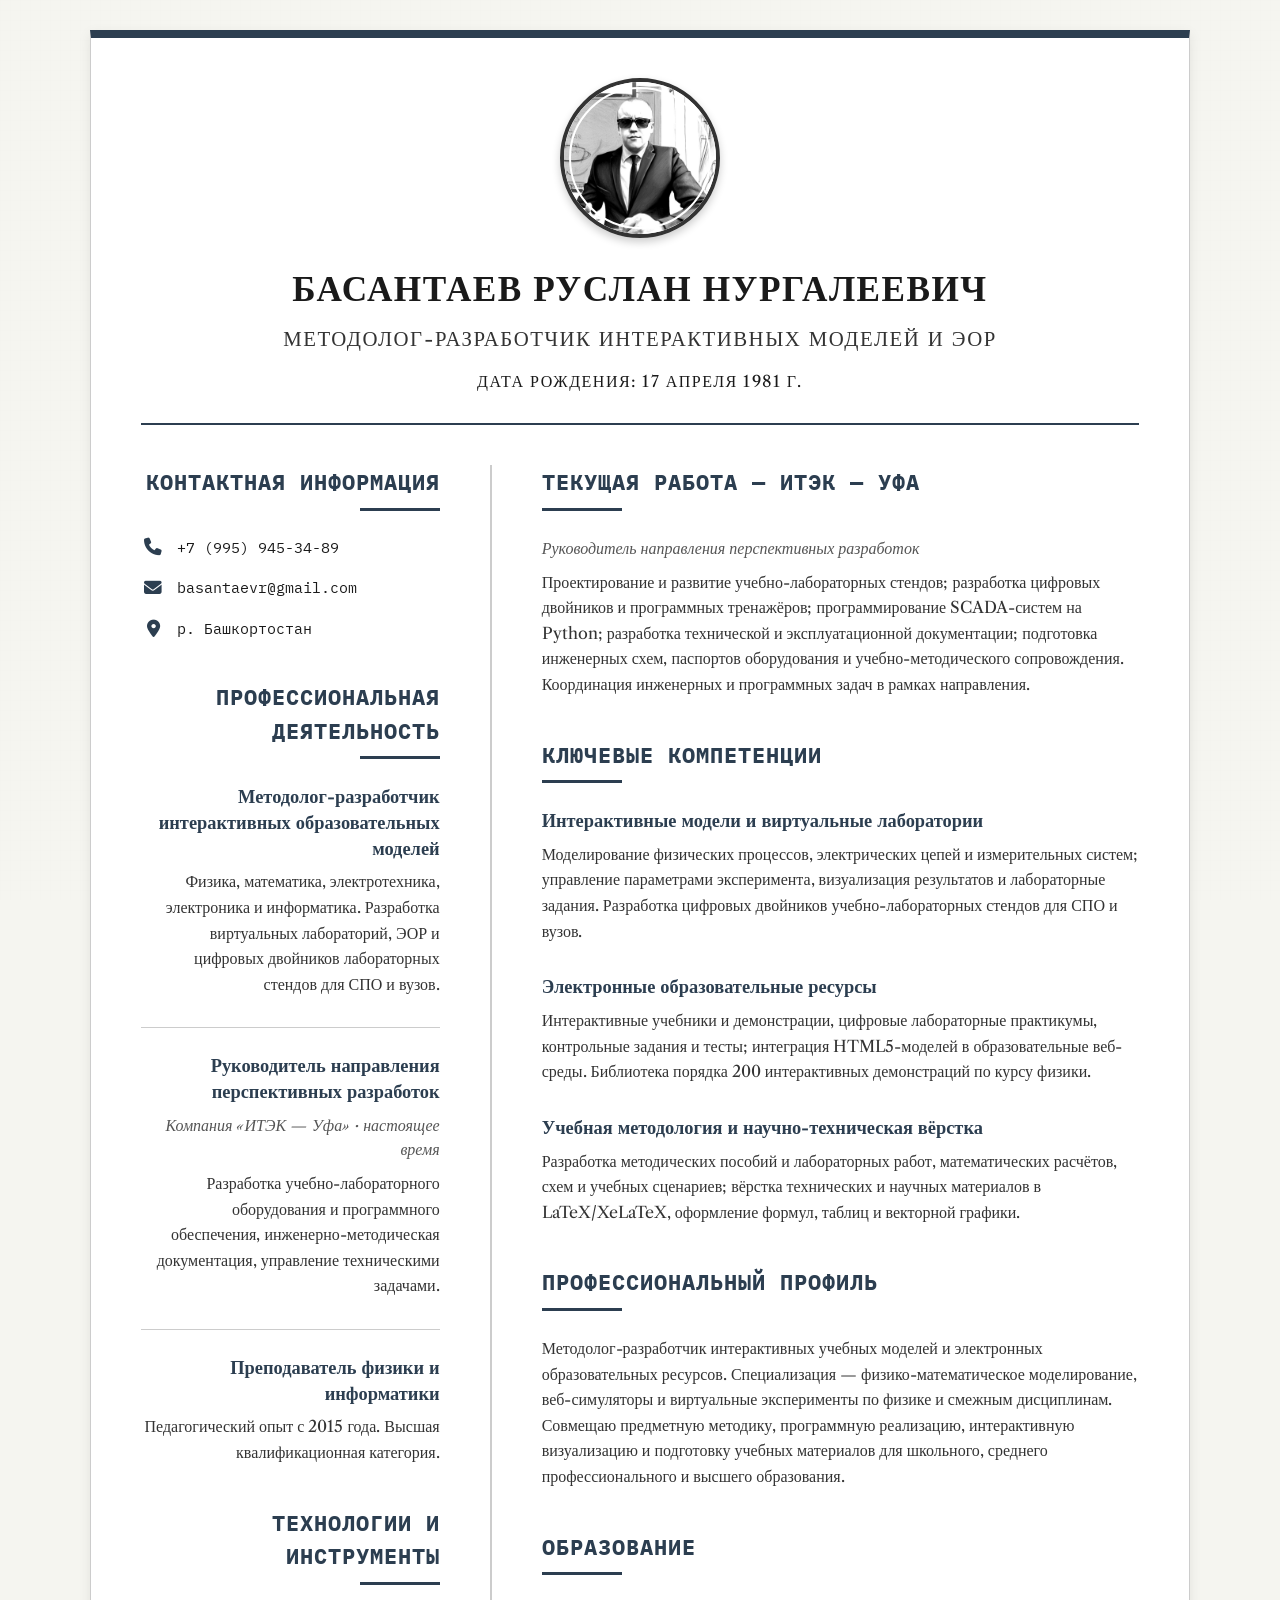
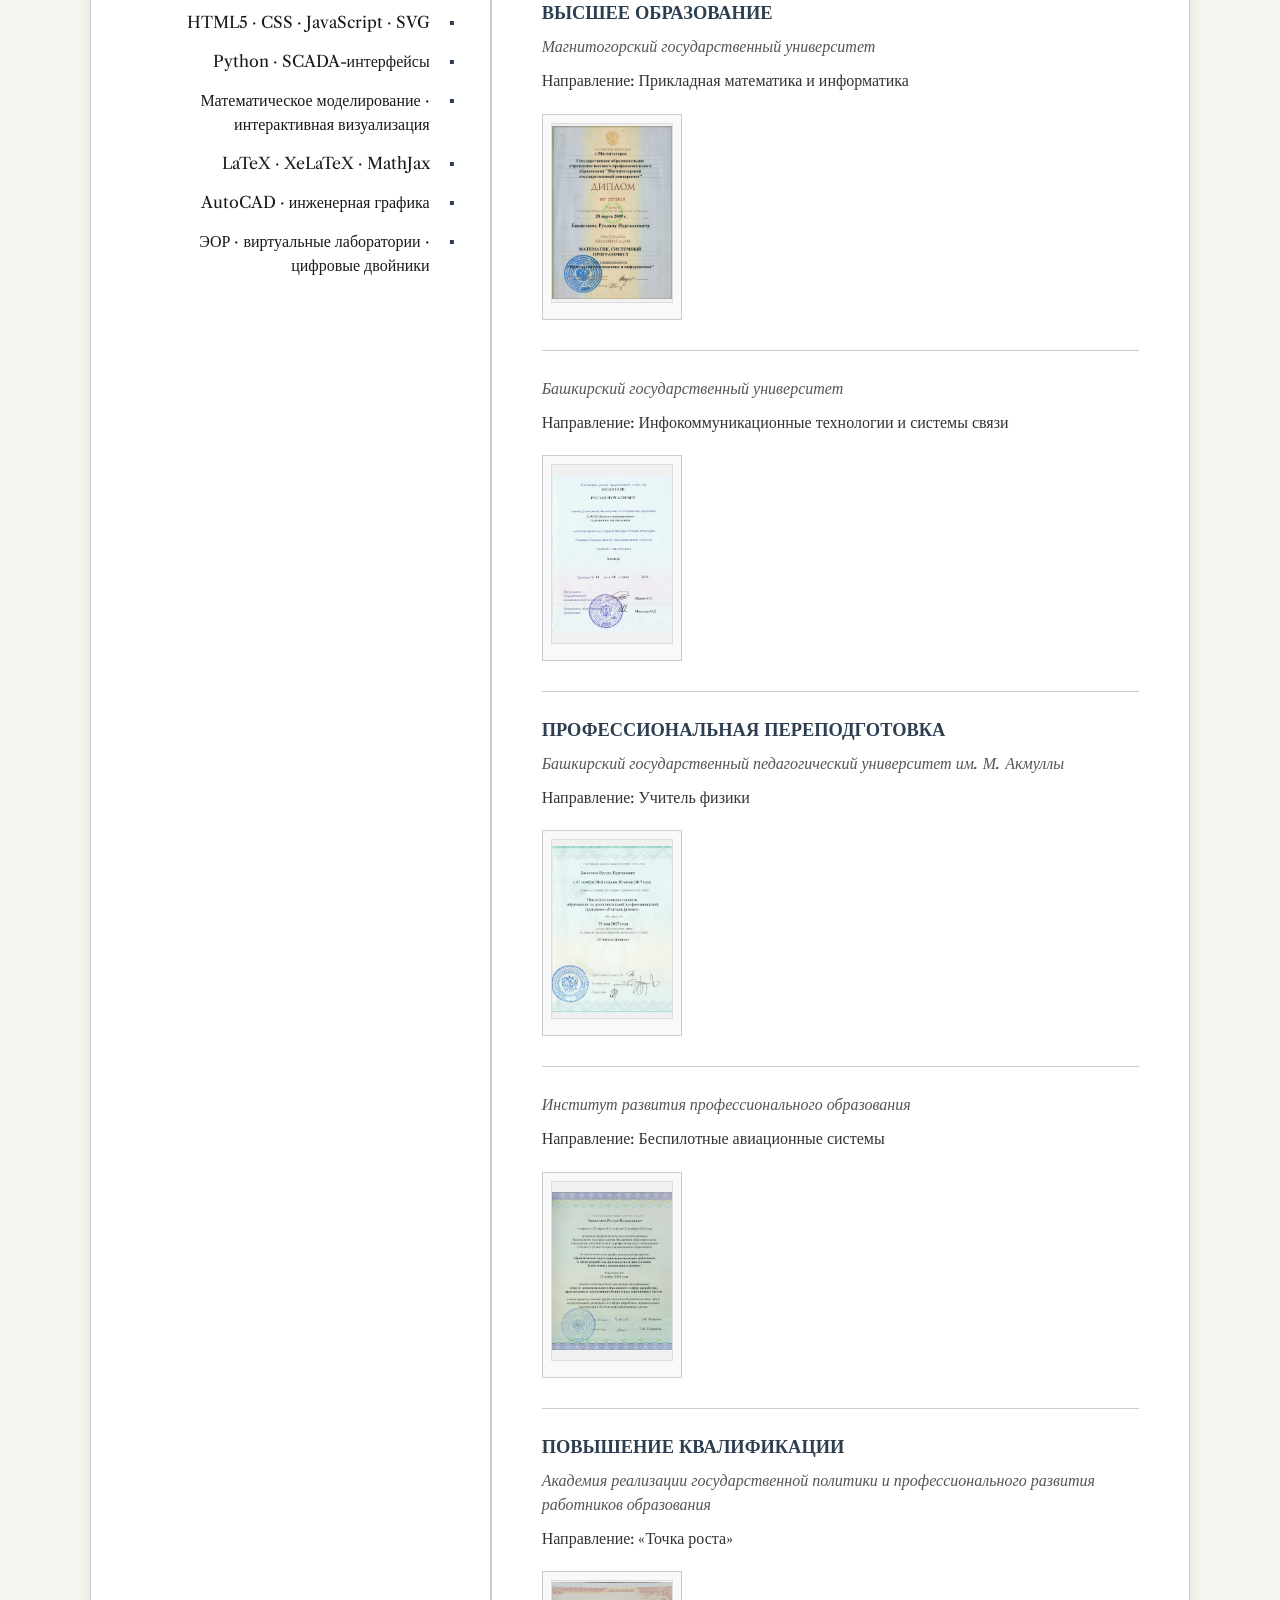
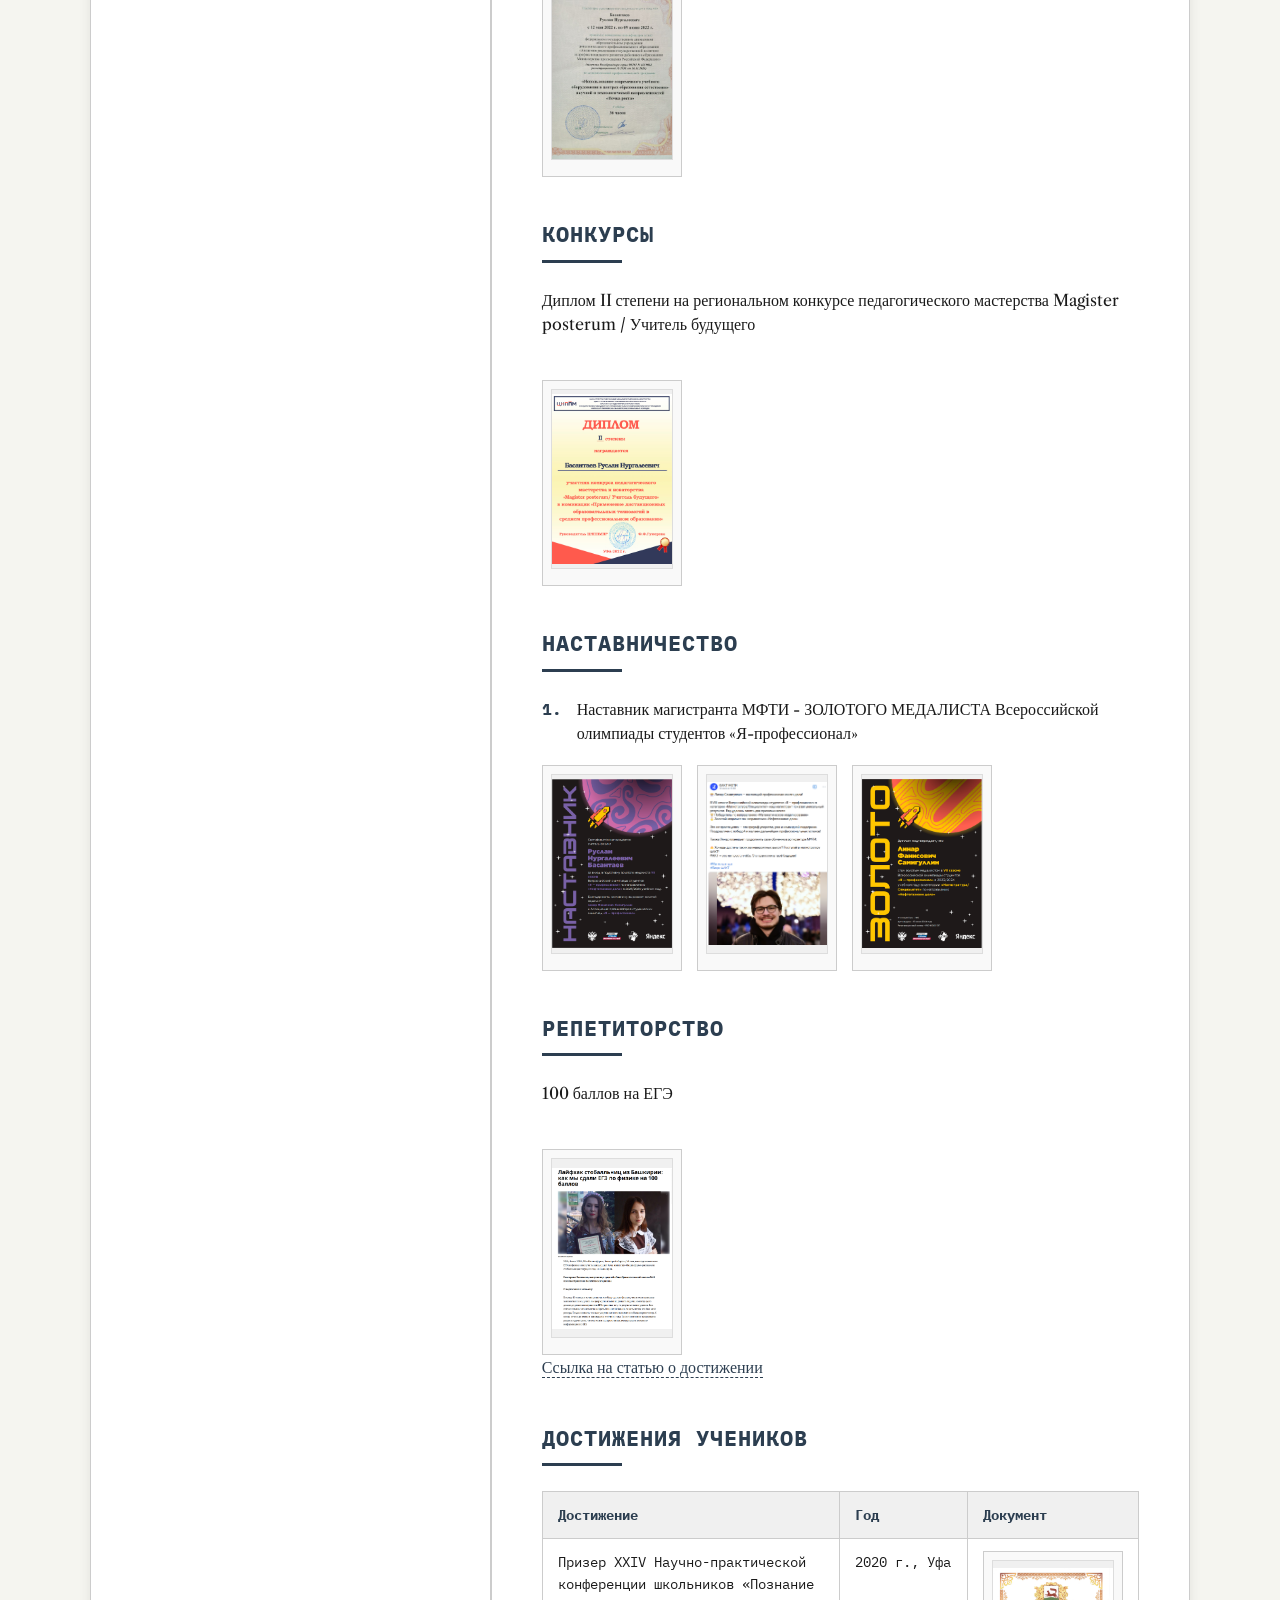
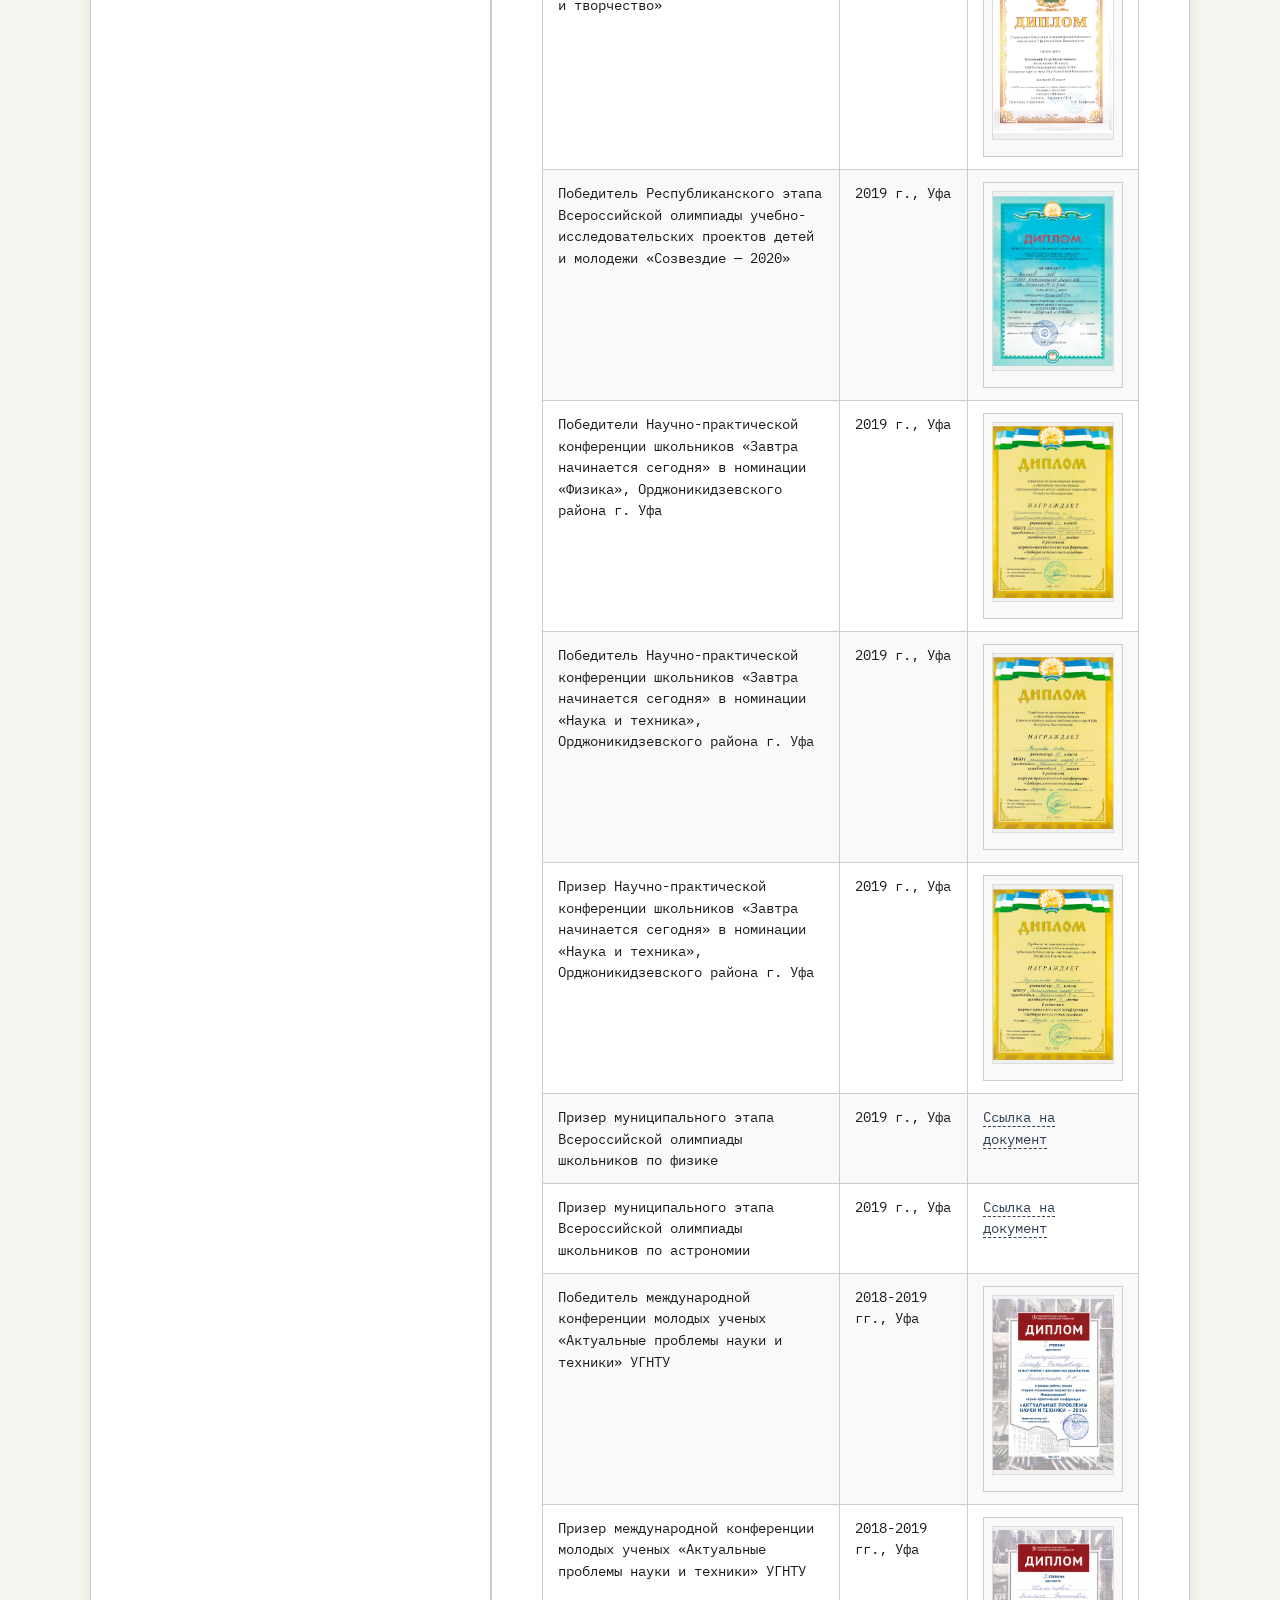
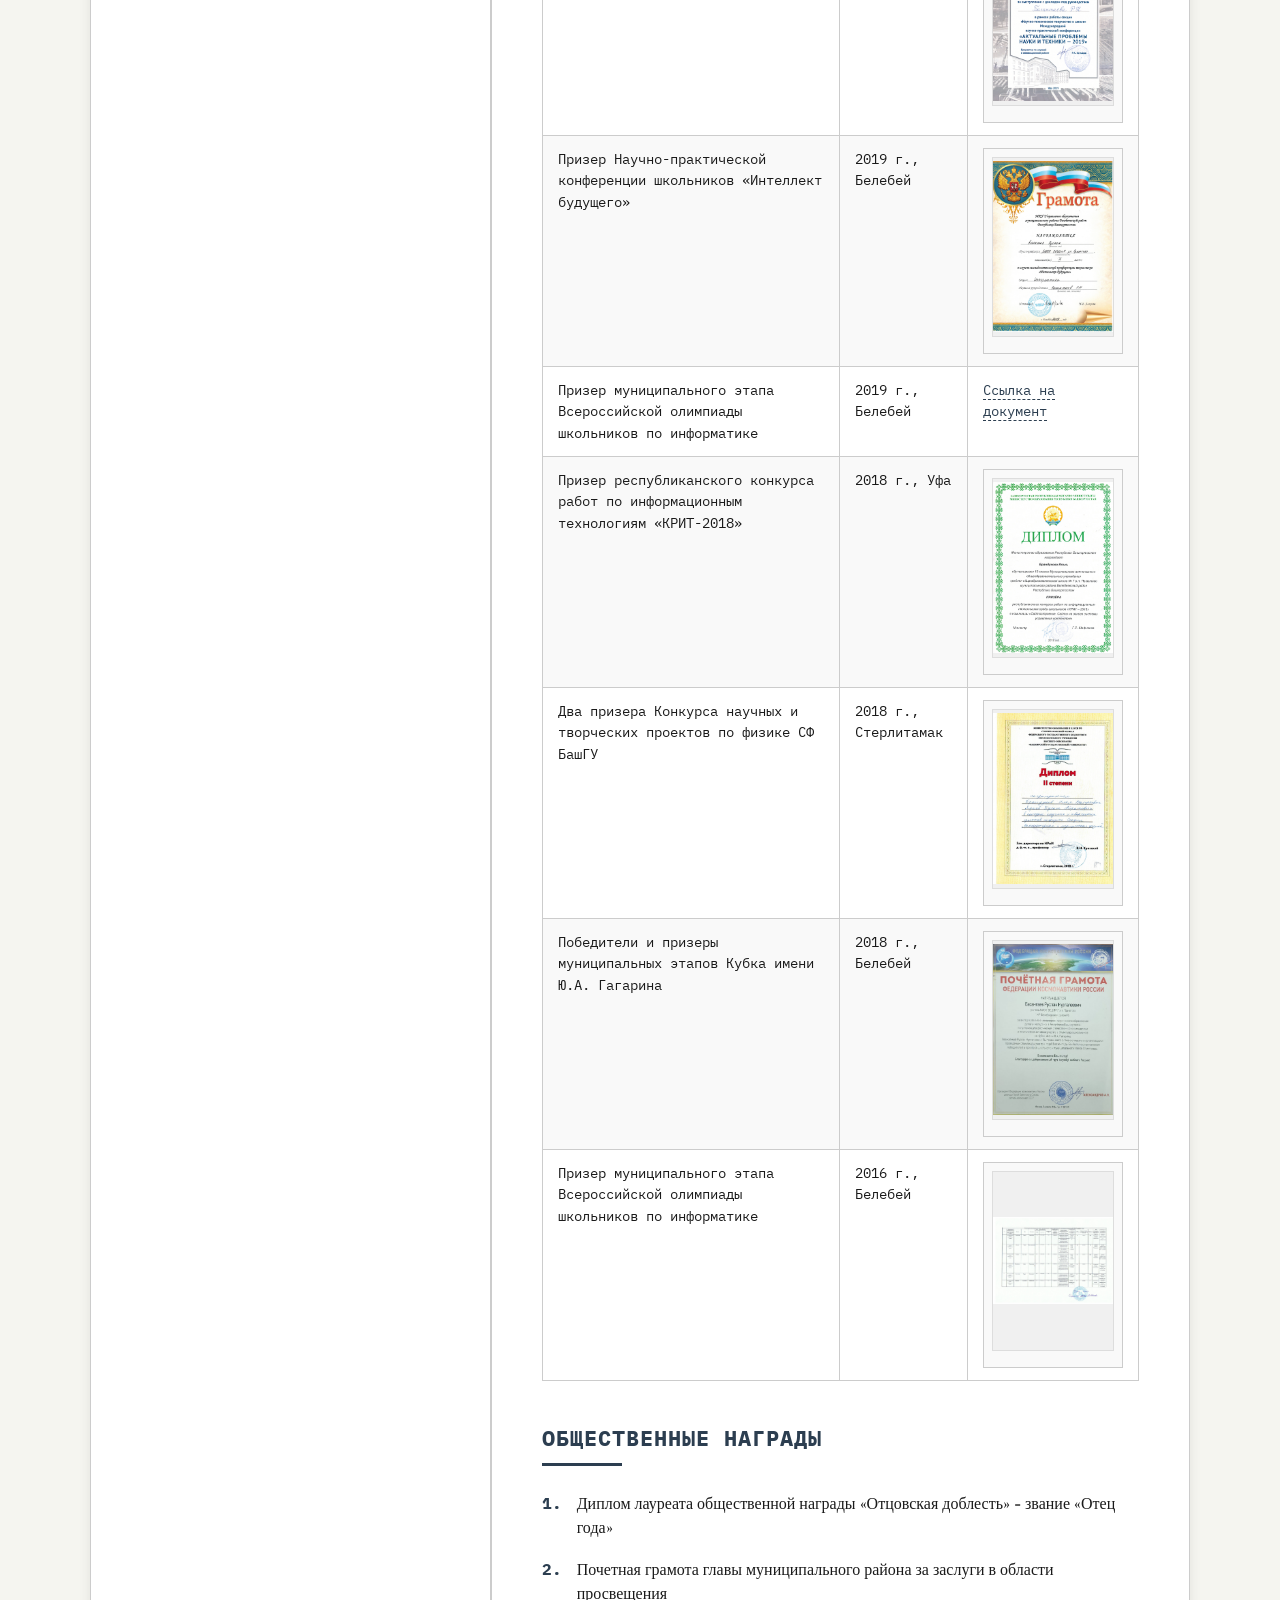
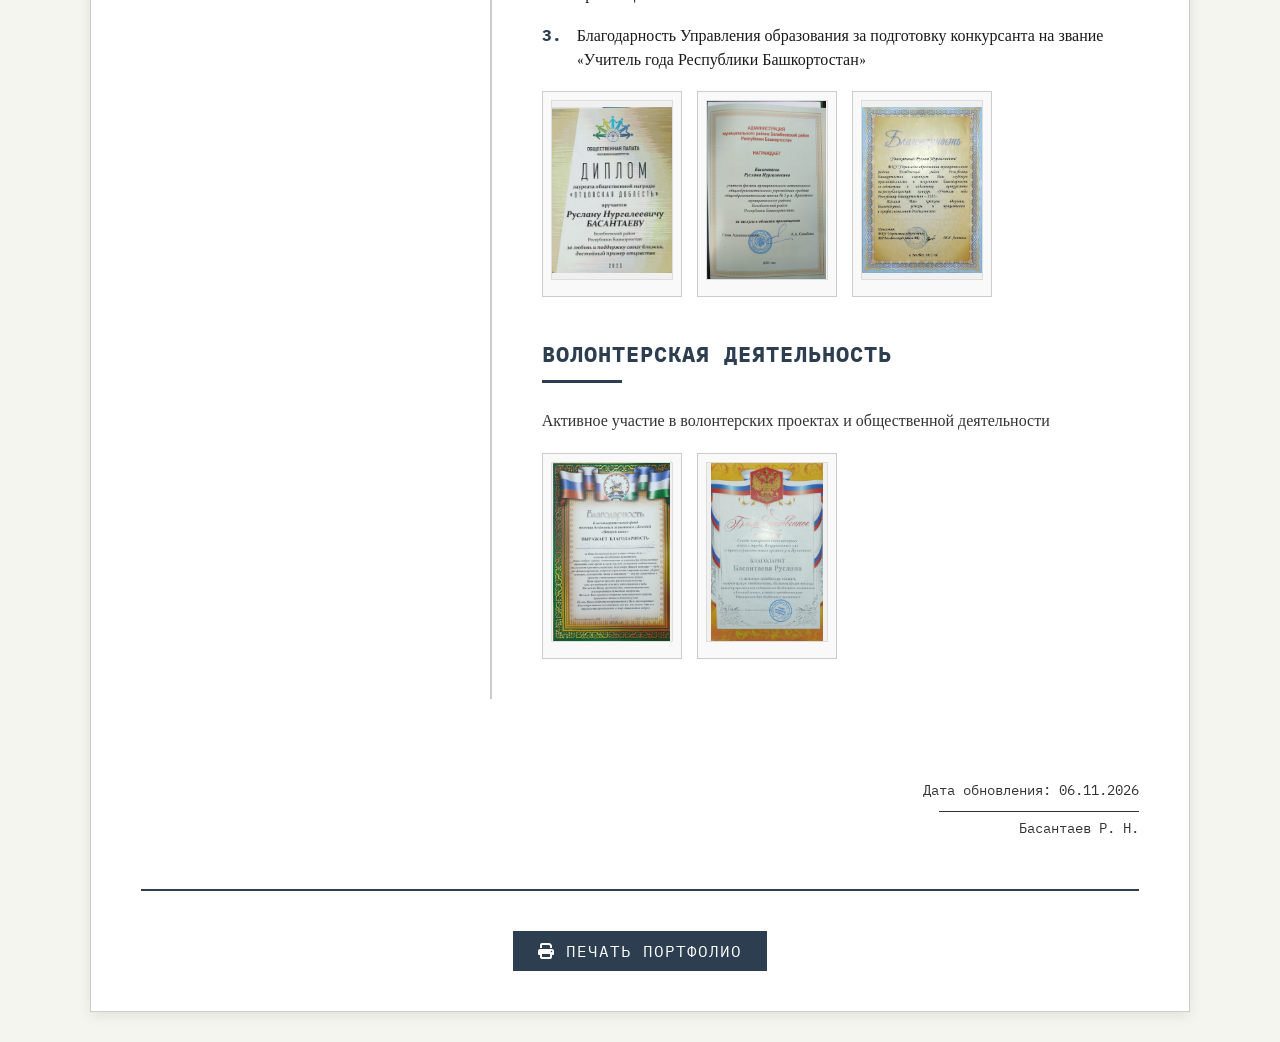
==== resume/resume.html @ 246f4599 "Add files via upload" ====
<!DOCTYPE html>

<html lang="ru">
<head>
<meta charset="utf-8"/>
<meta content="width=device-width, initial-scale=1.0" name="viewport"/>
<title>Резюме и портфолио | Басантаев Руслан Нургалеевич</title>
<link href="https://cdnjs.cloudflare.com/ajax/libs/font-awesome/6.4.0/css/all.min.css" rel="stylesheet"/>
<link href="./css/style.css" rel="stylesheet"/>
</head>
<body>
<div class="resume-container">
<section class="photo-section">
<div class="photo-frame">
<!-- Замените src на путь к вашему фото -->
<img alt="Фото Басантаева Руслана Нургалеевича" class="photo" src="0dVAI6hSGItsMBfYwSBEcs9InA6BLkmw3Iu_71qno-vrOnsrX89E6ayIf4yFvtEb_t-EjavZJ-L7IXu1hBf8FfgZ.jpg"/>
</div>
<div class="name-title">
<h1 class="name">Басантаев Руслан Нургалеевич</h1>
<p class="title">Методолог-разработчик интерактивных моделей и ЭОР</p>
<p>Дата рождения: 17 апреля 1981 г.</p>
</div>
</section>
<section class="content">
<div class="left-column">
<div class="section">
<h2 class="section-title">КОНТАКТНАЯ ИНФОРМАЦИЯ</h2>
<ul class="contact-info">
<li>
<span>+7 (995) 945-34-89</span>
<i class="fas fa-phone"></i>
</li>
<li>
<span>basantaevr@gmail.com</span>
<i class="fas fa-envelope"></i>
</li>
<li>
<span>р. Башкортостан</span>
<i class="fas fa-map-marker-alt"></i>
</li>
</ul>
</div>
<div class="section">
<h2 class="section-title">ПРОФЕССИОНАЛЬНАЯ ДЕЯТЕЛЬНОСТЬ</h2>
<div class="item">
<div class="item-title">Методолог-разработчик интерактивных образовательных моделей</div>
<div class="item-description">Физика, математика, электротехника, электроника и информатика. Разработка виртуальных лабораторий, ЭОР и цифровых двойников лабораторных стендов для СПО и вузов.</div>
</div>
<div class="separator"></div>
<div class="item">
<div class="item-title">Руководитель направления перспективных разработок</div>
<div class="item-subtitle">Компания «ИТЭК — Уфа» · настоящее время</div>
<div class="item-description">Разработка учебно-лабораторного оборудования и программного обеспечения, инженерно-методическая документация, управление техническими задачами.</div>
</div>
<div class="separator"></div>
<div class="item">
<div class="item-title">Преподаватель физики и информатики</div>
<div class="item-description">Педагогический опыт с 2015 года. Высшая квалификационная категория.</div>
</div></div>
<!--<div class="section">
                    <h2 class="section-title">СЛУЖБА В АРМИИ</h2>
                    <div class="item">
                        <div class="item-description">
                            Участник в СВО<br>
                            Старшина инженерно-саперной роты<br>
                            Гвардии сержант инженерно-сапёрных войск
                        </div>
                    </div>
                </div>-->
<div class="section">
<h2 class="section-title">ТЕХНОЛОГИИ И ИНСТРУМЕНТЫ</h2>
<ul class="skill-list">
<li>HTML5 · CSS · JavaScript · SVG</li>
<li>Python · SCADA-интерфейсы</li>
<li>Математическое моделирование · интерактивная визуализация</li>
<li>LaTeX · XeLaTeX · MathJax</li>
<li>AutoCAD · инженерная графика</li>
<li>ЭОР · виртуальные лаборатории · цифровые двойники</li>
</ul></div>
</div>
<div class="right-column">
<div class="section">
<h2 class="section-title">ТЕКУЩАЯ РАБОТА — ИТЭК — УФА</h2>
<div class="item">
<div class="item-subtitle">Руководитель направления перспективных разработок</div>
<div class="item-description">
  Проектирование и развитие учебно-лабораторных стендов; разработка цифровых двойников и
  программных тренажёров; программирование SCADA-систем на Python;
  разработка технической и эксплуатационной документации; подготовка инженерных схем,
  паспортов оборудования и учебно-методического сопровождения. Координация
  инженерных и программных задач в рамках направления.
  </div>
</div>
</div><div class="section">
<h2 class="section-title">КЛЮЧЕВЫЕ КОМПЕТЕНЦИИ</h2>
<div class="item">
<div class="item-title">Интерактивные модели и виртуальные лаборатории</div>
<div class="item-description">Моделирование физических процессов, электрических цепей и измерительных систем; управление параметрами эксперимента, визуализация результатов и лабораторные задания. Разработка цифровых двойников учебно-лабораторных стендов для СПО и вузов.</div>
</div>
<div class="item">
<div class="item-title">Электронные образовательные ресурсы</div>
<div class="item-description">Интерактивные учебники и демонстрации, цифровые лабораторные практикумы, контрольные задания и тесты; интеграция HTML5-моделей в образовательные веб-среды. Библиотека порядка 200 интерактивных демонстраций по курсу физики.</div>
</div>
<div class="item">
<div class="item-title">Учебная методология и научно-техническая вёрстка</div>
<div class="item-description">Разработка методических пособий и лабораторных работ, математических расчётов, схем и учебных сценариев; вёрстка технических и научных материалов в LaTeX/XeLaTeX, оформление формул, таблиц и векторной графики.</div>
</div>
</div><div class="section">
<h2 class="section-title">ПРОФЕССИОНАЛЬНЫЙ ПРОФИЛЬ</h2>
<div class="item-description">
 Методолог-разработчик интерактивных учебных моделей и электронных образовательных ресурсов.
 Специализация — физико-математическое моделирование, веб-симуляторы и виртуальные эксперименты
 по физике и смежным дисциплинам. Совмещаю предметную методику, программную реализацию,
 интерактивную визуализацию и подготовку учебных материалов для школьного,
 среднего профессионального и высшего образования.
 </div>
</div><div class="section">
<h2 class="section-title">ОБРАЗОВАНИЕ</h2>
<div class="item">
<div class="item-title">ВЫСШЕЕ ОБРАЗОВАНИЕ</div>
<div class="item-subtitle">Магнитогорский государственный университет</div>
<div class="item-description">
                            Направление: Прикладная математика и информатика
                        </div>
<!-- Галерея документов -->
<div class="document-gallery">
<div aria-label="Открыть документ" class="document-item" data-modal-src="./img/dip1.jpg" role="button" tabindex="0">
<div class="document-preview">
<img alt="Диплом МГУ" src="./img/dip1.jpg"/>
</div>
</div>
</div>
</div>
<div class="separator"></div>
<div class="item">
<div class="item-subtitle">Башкирский государственный университет</div>
<div class="item-description">
                            Направление: Инфокоммуникационные технологии и системы связи
                        </div>
<!-- Галерея документов -->
<div class="document-gallery">
<div aria-label="Открыть документ" class="document-item" data-modal-src="./img/dip2.jpg" role="button" tabindex="0">
<div class="document-preview">
<img alt="Диплом БашГУ" src="./img/dip2.jpg"/>
</div>
</div>
</div>
</div>
<div class="separator"></div>
<div class="item">
<div class="item-title">ПРОФЕССИОНАЛЬНАЯ ПЕРЕПОДГОТОВКА</div>
<div class="item-subtitle">Башкирский государственный педагогический университет им. М. Акмуллы</div>
<div class="item-description">
                            Направление: Учитель физики
                        </div>
<!-- Галерея документов -->
<div class="document-gallery">
<div aria-label="Открыть документ" class="document-item" data-modal-src="./img/dip3.jpg" role="button" tabindex="0">
<div class="document-preview">
<img alt="Диплом переподготовки" src="./img/dip3.jpg"/>
</div>
</div>
</div>
</div>
<div class="separator"></div>
<div class="item">
<div class="item-subtitle">Институт развития профессионального образования</div>
<div class="item-description">
                            Направление: Беспилотные авиационные системы
                        </div>
<!-- Галерея документов -->
<div class="document-gallery">
<div aria-label="Открыть документ" class="document-item" data-modal-src="./img/dip4.jpg" role="button" tabindex="0">
<div class="document-preview">
<img alt="Диплом БАС" src="./img/dip4.jpg"/>
</div>
</div>
</div>
</div>
<div class="separator"></div>
<div class="item">
<div class="item-title">ПОВЫШЕНИЕ КВАЛИФИКАЦИИ</div>
<div class="item-subtitle">Академия реализации государственной политики и профессионального развития работников образования</div>
<div class="item-description">
                            Направление: «Точка роста»
                        </div>
<!-- Галерея документов -->
<div class="document-gallery">
<div aria-label="Открыть документ" class="document-item" data-modal-src="./img/dip5.jpg" role="button" tabindex="0">
<div class="document-preview">
<img alt="Удостоверение" src="./img/dip5.jpg"/>
</div>
</div>
</div>
</div>
</div>
<div class="section">
<h2 class="section-title">Конкурсы</h2>
                    Диплом II степени на региональном конкурсе педагогического мастерства Magister posterum / Учитель будущего 
                            <br/><br/>
<!-- Галерея документов репетиторства -->
<div class="document-gallery">
<div aria-label="Открыть документ" class="document-item" data-modal-src="./img/magister.jpg" role="button" tabindex="0">
<div class="document-preview">
<img alt="Стобальница 2019" src="./img/magister.jpg"/>
</div>
</div>
</div>
</div>
<div class="section">
<h2 class="section-title">Наставничество</h2>
<ul class="achievement-list">
<li>Наставник магистранта МФТИ - ЗОЛОТОГО МЕДАЛИСТА Всероссийской олимпиады студентов «Я-профессионал» </li>
</ul>
<!-- Галерея документов общественных наград -->
<div class="document-gallery">
<div aria-label="Открыть документ" class="document-item" data-modal-src="./img/linar1.PNG" role="button" tabindex="0">
<div class="document-preview">
<img alt="Почетная грамота" src="./img/linar1.PNG"/>
</div>
</div>
<div aria-label="Открыть документ" class="document-item" data-modal-src="./img/linar.PNG" role="button" tabindex="0">
<div class="document-preview">
<img alt="Диплом Отец года" src="./img/linar.PNG"/>
</div>
</div>
<div aria-label="Открыть документ" class="document-item" data-modal-src="./img/linar2.PNG" role="button" tabindex="0">
<div class="document-preview">
<img alt="Благодарность" src="./img/linar2.PNG"/>
</div>
</div>
</div>
</div>
<div class="section">
<h2 class="section-title">РЕПЕТИТОРСТВО</h2>
                    100 баллов на ЕГЭ
                            <br/><br/>
<!-- Галерея документов репетиторства -->
<div class="document-gallery">
<div aria-label="Открыть документ" class="document-item" data-modal-src="./img/katya.PNG" role="button" tabindex="0">
<div class="document-preview">
<img alt="Стобальница 2019" src="./img/katya.PNG"/>
</div>
</div>
</div>
<div class="item">
<div class="item-description">
<a href="https://www.bashinform.ru/news/social/2018-07-04/layfhak-stoballnits-iz-bashkirii-kak-my-sdali-ege-po-fizike-na-100-ballov-2157992" target="_blank">Ссылка на статью о достижении</a>
</div>
</div>
</div>
<div class="section">
<h2 class="section-title">ДОСТИЖЕНИЯ УЧЕНИКОВ</h2>
<table class="achievements-table">
<thead>
<tr>
<th>Достижение</th>
<th>Год</th>
<th>Документ</th>
</tr>
</thead>
<tbody>
<tr>
<td>Призер XXIV Научно-практической конференции школьников «Познание и творчество»</td>
<td>2020 г., Уфа</td>
<td>
<div aria-label="Открыть документ" class="document-item" data-modal-src="./img/egorka.jpeg" role="button" tabindex="0">
<div class="document-preview">
<img alt="Призер конференции" src="./img/egorka.jpeg"/>
</div>
</div>
</td>
</tr>
<tr>
<td>Победитель Республиканского этапа Всероссийской олимпиады учебно-исследовательских проектов детей и молодежи «Созвездие — 2020»</td>
<td>2019 г., Уфа</td>
<td>
<div aria-label="Открыть документ" class="document-item" data-modal-src="./img/lev1_1.PNG" role="button" tabindex="0">
<div class="document-preview">
<img alt="Победитель Созвездие" src="./img/lev1.PNG"/>
</div>
</div>
</td>
</tr>
<tr>
<td>Победители  Научно-практической конференции школьников «Завтра начинается сегодня» в номинации «Физика», Орджоникидзевского района г. Уфа</td>
<td>2019 г., Уфа</td>
<td>
<div aria-label="Открыть документ" class="document-item" data-modal-src="./img/ilia_artur.PNG" role="button" tabindex="0">
<div class="document-preview">
<img alt="Победитель физика" src="./img/ilia_artur.PNG"/>
</div>
</div>
</td>
</tr>
<tr>
<td>Победитель  Научно-практической конференции школьников «Завтра начинается сегодня» в номинации «Наука и техника», Орджоникидзевского района г. Уфа</td>
<td>2019 г., Уфа</td>
<td>
<div aria-label="Открыть документ" class="document-item" data-modal-src="./img/lev3.PNG" role="button" tabindex="0">
<div class="document-preview">
<img alt="Победитель наука и техника" src="./img/lev3.PNG"/>
</div>
</div>
</td>
</tr>
<tr>
<td>Призер  Научно-практической конференции школьников «Завтра начинается сегодня» в номинации «Наука и техника», Орджоникидзевского района г. Уфа</td>
<td>2019 г., Уфа</td>
<td>
<div aria-label="Открыть документ" class="document-item" data-modal-src="./img/kamilla.PNG" role="button" tabindex="0">
<div class="document-preview">
<img alt="Призер физика" src="./img/kamilla.PNG"/>
</div>
</div>
</td>
</tr>
<tr>
<td>Призер муниципального этапа Всероссийской олимпиады школьников по физике</td>
<td>2019 г., Уфа</td>
<td>
<a href="./xls/fisica_olimp_ufa.xls">Ссылка на документ</a>
</td>
</tr>
<tr>
<td>Призер муниципального этапа Всероссийской олимпиады школьников по астрономии</td>
<td>2019 г., Уфа</td>
<td>
<a href="./xls/astro.xls">Ссылка на документ</a>
</td>
</tr>
<tr>
<td>Победитель международной конференции молодых ученых «Актуальные проблемы науки и техники» УГНТУ</td>
<td>2018-2019 гг., Уфа</td>
<td>
<div aria-label="Открыть документ" class="document-item" data-modal-src="./img/6.linar_ugntu.jpg" role="button" tabindex="0">
<div class="document-preview">
<img alt="Победители УГНТУ" src="./img/6.linar_ugntu.jpg"/>
</div>
</div>
</td>
</tr>
<tr>
<td>Призер международной конференции молодых ученых «Актуальные проблемы науки и техники» УГНТУ</td>
<td>2018-2019 гг., Уфа</td>
<td>
<div aria-label="Открыть документ" class="document-item" data-modal-src="./img/angelina.jpg" role="button" tabindex="0">
<div class="document-preview">
<img alt="Победители УГНТУ" src="./img/angelina.jpg"/>
</div>
</div>
</td>
</tr>
<tr>
<td>Призер Научно-практической конференции школьников «Интеллект будущего»</td>
<td>2019 г., Белебей</td>
<td>
<div aria-label="Открыть документ" class="document-item" data-modal-src="./img/kasim.jpg" role="button" tabindex="0">
<div class="document-preview">
<img alt="Призер Интеллект будущего" src="./img/kasim.jpg"/>
</div>
</div>
</td>
</tr>
<tr>
<td>Призер муниципального этапа Всероссийской олимпиады школьников по информатике</td>
<td>2019 г., Белебей</td>
<td>
<a href="./img/infa_olimp.jpg">Ссылка на документ</a>
</td>
</tr>
<tr>
<td>Призер республиканского конкурса работ по информационным технологиям «КРИТ-2018»</td>
<td>2018 г., Уфа</td>
<td>
<div aria-label="Открыть документ" class="document-item" data-modal-src="./img/krit.jpg" role="button" tabindex="0">
<div class="document-preview">
<img alt="Призер КРИТ-2018" src="./img/krit.jpg"/>
</div>
</div>
</td>
</tr>
<tr>
<td>Два призера Конкурса научных и творческих проектов по физике СФ БашГУ</td>
<td>2018 г., Стерлитамак</td>
<td>
<div aria-label="Открыть документ" class="document-item" data-modal-src="./img/sterlik.jpg" role="button" tabindex="0">
<div class="document-preview">
<img alt="Призеры физика БашГУ" src="./img/sterlik.jpg"/>
</div>
</div>
</td>
</tr>
<tr>
<td>Победители и призеры муниципальных этапов Кубка имени Ю.А. Гагарина</td>
<td>2018 г., Белебей</td>
<td>
<div aria-label="Открыть документ" class="document-item" data-modal-src="./img/gagarin.jpg" role="button" tabindex="0">
<div class="document-preview">
<img alt="Призер Гагарин" src="./img/gagarin.jpg"/>
</div>
</div>
</td>
</tr>
<tr>
<td>Призер муниципального этапа Всероссийской олимпиады школьников по информатике</td>
<td>2016 г., Белебей</td>
<td>
<div aria-label="Открыть документ" class="document-item" data-modal-src="./img/holkin.jpg" role="button" tabindex="0">
<div class="document-preview">
<img alt="Призер информатика" src="./img/holkin.jpg"/>
</div>
</div>
</td>
</tr>
</tbody>
</table>
</div>
<div class="section">
<h2 class="section-title">ОБЩЕСТВЕННЫЕ НАГРАДЫ</h2>
<ul class="achievement-list">
<li>Диплом лауреата общественной награды «Отцовская доблесть» - звание «Отец года»</li>
<li>Почетная грамота главы муниципального района за заслуги в области просвещения</li>
<li>Благодарность Управления образования за подготовку конкурсанта на звание «Учитель года Республики Башкортостан»</li>
</ul>
<!-- Галерея документов общественных наград -->
<div class="document-gallery">
<div aria-label="Открыть документ" class="document-item" data-modal-src="./img/dip6.jpg" role="button" tabindex="0">
<div class="document-preview">
<img alt="Диплом Отец года" src="./img/dip6.jpg"/>
</div>
</div>
<div aria-label="Открыть документ" class="document-item" data-modal-src="./img/IMG_20230505_165233.jpg" role="button" tabindex="0">
<div class="document-preview">
<img alt="Почетная грамота" src="./img/IMG_20230505_165233.jpg"/>
</div>
</div>
<div aria-label="Открыть документ" class="document-item" data-modal-src="./img/mku.jpg" role="button" tabindex="0">
<div class="document-preview">
<img alt="Благодарность" src="./img/mku.jpg"/>
</div>
</div>
</div>
</div>
<div class="section">
<h2 class="section-title">ВОЛОНТЕРСКАЯ ДЕЯТЕЛЬНОСТЬ</h2>
<div class="item-description">
                        Активное участие в волонтерских проектах и общественной деятельности
                    </div>
<!-- Галерея документов волонтерской деятельности -->
<div class="document-gallery">
<div aria-label="Открыть документ" class="document-item" data-modal-src="./img/vol.jpg" role="button" tabindex="0">
<div class="document-preview">
<img alt="Волонтерская деятельность" src="./img/vol.jpg"/>
</div>
</div>
<div aria-label="Открыть документ" class="document-item" data-modal-src="./img/vol2.jpg" role="button" tabindex="0">
<div class="document-preview">
<img alt="Волонтерская деятельность" src="./img/vol2.jpg"/>
</div>
</div>
</div>
</div>
</div>
</section>
<!-- Подпись -->
<div class="signature">
<div>Дата обновления: 06.11.2026</div>
<div class="signature-line"></div>
<div>Басантаев Р. Н.</div>
</div>
<!-- Модальное окно для просмотра документов -->
<div aria-hidden="true" aria-label="Просмотр документа" aria-modal="true" class="modal" id="documentModal" role="dialog">
<div class="modal-content">
<button aria-label="Закрыть документ" class="close-modal" type="button">×</button>
<img alt="Увеличенный документ" class="modal-image" id="modalImage" src=""/>
</div>
</div><footer>
<button class="print-button">
<i class="fas fa-print"></i> Печать портфолио
            </button>
</footer>
</div>

<script defer="True" src="./js/main.js"></script></body>
</html>
---- resume/css/style.css ----
/* Шрифты */
        @import url('https://fonts.googleapis.com/css2?family=Libre+Caslon+Text:ital,wght@0,400;0,700;1,400&display=swap');
        @import url('https://fonts.googleapis.com/css2?family=IBM+Plex+Mono:wght@300;400;500&display=swap');
        
        * {
            margin: 0;
            padding: 0;
            box-sizing: border-box;
        }
        
        body {
            background-color: #f5f5f0;
            color: #1a1a1a;
            line-height: 1.5;
            font-family: 'Libre Caslon Text', 'Times New Roman', Times, serif;
            font-size: 16px;
            padding: 30px;
            position: relative;
        }
        
        /* Эффект бумаги */
        body:before {
            content: "";
            position: fixed;
            top: 0;
            left: 0;
            width: 100%;
            height: 100%;
            background-image: url('data:image/svg+xml;utf8,<svg width="100" height="100" xmlns="http://www.w3.org/2000/svg"><defs><pattern id="grid" width="10" height="10" patternUnits="userSpaceOnUse"><path d="M 10 0 L 0 0 0 10" fill="none" stroke="rgba(0,0,0,0.05)" stroke-width="0.5"/></pattern></defs><rect width="100%" height="100%" fill="url(%23grid)"/></svg>');
            opacity: 0.3;
            z-index: -1;
            pointer-events: none;
        }
        
        .resume-container {
            max-width: 1100px;
            margin: 0 auto;
            background-color: #ffffff;
            border: 1px solid #cccccc;
            box-shadow: 0 4px 12px rgba(0, 0, 0, 0.08);
            position: relative;
            padding: 40px 50px;
            border-top: 8px solid #2c3e50;
        }
        
        /* Секция с фото */
        .photo-section {
            text-align: center;
            margin-bottom: 40px;
            padding-bottom: 30px;
            border-bottom: 2px solid #2c3e50;
        }
        
        .photo-frame {
            width: 160px;
            height: 160px;
            border-radius: 50%;
            border: 4px solid #333333;
            margin: 0 auto 25px;
            overflow: hidden;
            box-shadow: 0 4px 8px rgba(0, 0, 0, 0.2);
            position: relative;
        }
        
        .photo-frame:before {
            content: "";
            position: absolute;
            top: 5px;
            left: 5px;
            right: 5px;
            bottom: 5px;
            border: 2px solid #ffffff;
            border-radius: 50%;
            z-index: 1;
        }
        
        .photo {
            width: 100%;
            height: 100%;
            object-fit: cover;
            filter: grayscale(30%);
        }
        
        .name-title {
            text-transform: uppercase;
            letter-spacing: 1.5px;
        }
        
        .name {
            font-size: 2.2rem;
            font-weight: 700;
            margin-bottom: 8px;
            color: #1a1a1a;
            font-family: 'Libre Caslon Text', 'Times New Roman', Times, serif;
        }
        
        .title {
            font-size: 1.3rem;
            font-weight: 400;
            color: #333333;
            margin-bottom: 15px;
            position: relative;
            display: inline-block;
            padding: 0 20px;
        }
        
        /* Основной контент */
        .content {
            display: flex;
            position: relative;
            margin-top: 20px;
        }
        
        /* Левая колонка */
        .left-column {
            flex: 1;
            padding-right: 50px;
            border-right: 2px solid #cccccc;
            text-align: right;
        }
        
        /* Правая колонка */
        .right-column {
            flex: 2;
            padding-left: 50px;
        }
        
        /* Секции */
        .section {
            margin-bottom: 40px;
            position: relative;
        }
        
        .section-title {
            font-size: 1.4rem;
            color: #2c3e50;
            margin-bottom: 25px;
            position: relative;
            padding-bottom: 12px;
            font-weight: 700;
            text-transform: uppercase;
            letter-spacing: 1px;
            font-family: 'IBM Plex Mono', 'Courier New', monospace;
        }
        
        .left-column .section-title {
            text-align: right;
        }
        
        .right-column .section-title {
            text-align: left;
        }
        
        .section-title:after {
            content: '';
            position: absolute;
            bottom: 0;
            height: 3px;
            background-color: #2c3e50;
        }
        
        .left-column .section-title:after {
            right: 0;
            width: 80px;
        }
        
        .right-column .section-title:after {
            left: 0;
            width: 80px;
        }
        
        /* Элементы в секциях */
        .item {
            margin-bottom: 30px;
            position: relative;
        }
        
        .item-title {
            font-weight: 700;
            font-size: 1.15rem;
            color: #2c3e50;
            margin-bottom: 8px;
            line-height: 1.4;
        }
        
        .item-subtitle {
            color: #555555;
            margin-bottom: 10px;
            font-style: italic;
        }
        
        .item-date {
            color: #2c3e50;
            font-size: 0.95rem;
            font-weight: 500;
            margin-bottom: 12px;
            font-family: 'IBM Plex Mono', 'Courier New', monospace;
        }
        
        .item-description {
            color: #333333;
            line-height: 1.6;
        }
        
        /* Контактная информация */
        .contact-info {
            list-style: none;
        }
        
        .contact-info li {
            margin-bottom: 18px;
            display: flex;
            align-items: center;
            justify-content: flex-end;
            font-family: 'IBM Plex Mono', 'Courier New', monospace;
            font-size: 0.95rem;
        }
        
        .left-column .contact-info li {
            flex-direction: row-reverse;
        }
        
        .contact-info i {
            color: #2c3e50;
            margin-left: 12px;
            font-size: 1.1rem;
            width: 24px;
            text-align: center;
        }
        
        .left-column .contact-info i {
            margin-left: 0;
            margin-right: 12px;
        }
        
        /* Навыки */
        .skill-list {
            list-style: none;
        }
        
        .skill-list li {
            margin-bottom: 15px;
            position: relative;
            padding-right: 10px;
        }
        
        .skill-list li:before {
            content: "▪";
            position: absolute;
            right: -15px;
            color: #2c3e50;
        }
        
        /* Достижения и награды */
        .achievement-list {
            list-style: none;
            counter-reset: achievement-counter;
            padding-left: 0;
        }
        
        .achievement-list li {
            margin-bottom: 18px;
            position: relative;
            padding-left: 35px;
            padding-right: 10px;
            counter-increment: achievement-counter;
        }
        
        .achievement-list li:before {
            content: counter(achievement-counter) ".";
            position: absolute;
            left: 0;
            top: 0;
            font-weight: 700;
            color: #2c3e50;
            font-family: 'IBM Plex Mono', 'Courier New', monospace;
            font-size: 1rem;
        }
        
        /* Галерея документов */
        .document-gallery {
            display: flex;
            flex-wrap: wrap;
            gap: 15px;
            margin-top: 20px;
        }
        
        .document-item {
            width: 140px;
            text-align: center;
            cursor: pointer;
            transition: transform 0.3s;
            border: 1px solid #cccccc;
            padding: 8px;
            background-color: #f9f9f9;
        }
        
        .document-item:hover {
            transform: translateY(-3px);
            box-shadow: 0 3px 8px rgba(0, 0, 0, 0.1);
        }
        
        .document-preview {
            width: 100%;
            height: 180px;
            background-color: #f0f0f0;
            display: flex;
            align-items: center;
            justify-content: center;
            margin-bottom: 8px;
            overflow: hidden;
            border: 1px solid #dddddd;
        }
        
        .document-preview img {
            max-width: 100%;
            max-height: 100%;
            object-fit: contain;
        }
        
        .document-name {
            font-size: 0.85rem;
            color: #555555;
            font-family: 'IBM Plex Mono', 'Courier New', monospace;
            line-height: 1.3;
        }
        
        /* Таблица достижений учеников */
        .achievements-table {
            width: 100%;
            border-collapse: collapse;
            margin-top: 20px;
            font-family: 'IBM Plex Mono', 'Courier New', monospace;
            font-size: 0.9rem;
        }
        
        .achievements-table th {
            background-color: #f0f0f0;
            border: 1px solid #cccccc;
            padding: 12px 15px;
            text-align: left;
            font-weight: 700;
            color: #2c3e50;
        }
        
        .achievements-table td {
            border: 1px solid #cccccc;
            padding: 12px 15px;
            vertical-align: top;
        }
        
        .achievements-table tr:nth-child(even) {
            background-color: #f9f9f9;
        }
        
        .achievements-table tr:hover {
            background-color: #f0f0f0;
        }
        
        /* Модальное окно для документов */
        .modal {
            display: none;
            position: fixed;
            z-index: 1000;
            left: 0;
            top: 0;
            width: 100%;
            height: 100%;
            background-color: rgba(0, 0, 0, 0.85);
            justify-content: center;
            align-items: center;
        }
        
        .modal-content {
            max-width: 90%;
            max-height: 90%;
            background-color: #ffffff;
            border-radius: 0;
            overflow: hidden;
            position: relative;
            border: 2px solid #2c3e50;
        }
        
        .modal-image {
            width: 100%;
            height: auto;
            display: block;
        }
        
        .close-modal {
            position: absolute;
            top: 10px;
            right: 15px;
            background-color: rgba(44, 62, 80, 0.8);
            color: white;
            border: none;
            width: 30px;
            height: 30px;
            font-size: 1.2rem;
            cursor: pointer;
            display: flex;
            align-items: center;
            justify-content: center;
            font-family: 'IBM Plex Mono', 'Courier New', monospace;
        }
        
        /* Адаптивность */
        @media (max-width: 992px) {
            .content {
                padding: 0 10px;
            }
            
            .left-column {
                padding-right: 30px;
            }
            
            .right-column {
                padding-left: 30px;
            }
            
            .resume-container {
                padding: 30px;
            }
        }
        
        @media (max-width: 768px) {
            .content {
                flex-direction: column;
            }
            
            .left-column {
                padding-right: 0;
                padding-bottom: 30px;
                border-right: none;
                border-bottom: 2px solid #cccccc;
                text-align: left;
            }
            
            .right-column {
                padding-left: 0;
                padding-top: 30px;
            }
            
            .left-column .section-title {
                text-align: left;
            }
            
            .left-column .section-title:after {
                left: 0;
                right: auto;
            }
            
            .contact-info li {
                justify-content: flex-start;
            }
            
            .left-column .contact-info li {
                flex-direction: row;
            }
            
            .left-column .contact-info i {
                margin-right: 12px;
                margin-left: 0;
            }
            
            .skill-list li:before {
                left: -15px;
                right: auto;
            }
            
            .name {
                font-size: 1.8rem;
            }
            
            .document-item {
                width: 120px;
            }
            
            body {
                padding: 15px;
            }
            
            .achievements-table {
                display: block;
                overflow-x: auto;
            }
        }
        
        @media (max-width: 480px) {
            .photo-section {
                margin-bottom: 30px;
            }
            
            .photo-frame {
                width: 140px;
                height: 140px;
            }
            
            .name {
                font-size: 1.6rem;
            }
            
            .title {
                font-size: 1.1rem;
            }
            
            .resume-container {
                padding: 25px 20px;
            }
            
            .section-title {
                font-size: 1.2rem;
            }
            
            .document-item {
                width: 100px;
            }
            
            .document-preview {
                height: 140px;
            }
        }
        
        /* Футер */
        footer {
            margin-top: 50px;
            padding-top: 25px;
            border-top: 2px solid #2c3e50;
            text-align: center;
            font-size: 0.9rem;
            color: #666666;
            font-family: 'IBM Plex Mono', 'Courier New', monospace;
        }
        
        .print-button {
            display: inline-block;
            background-color: #2c3e50;
            color: white;
            border: none;
            padding: 10px 25px;
            cursor: pointer;
            font-size: 1rem;
            margin-top: 15px;
            font-family: 'IBM Plex Mono', 'Courier New', monospace;
            letter-spacing: 1px;
            text-transform: uppercase;
        }
        
        .print-button:hover {
            background-color: #1a2530;
        }
        
        /* Разделители */
        .separator {
            height: 1px;
            background-color: #cccccc;
            margin: 25px 0;
            width: 100%;
        }
        
        /* Подпись */
        .signature {
            margin-top: 40px;
            text-align: right;
            font-family: 'IBM Plex Mono', 'Courier New', monospace;
            font-size: 0.9rem;
            color: #333333;
            position: relative;
            padding-top: 40px;
        }
        
        .signature-line {
            width: 200px;
            height: 1px;
            background-color: #333333;
            margin: 10px 0 5px auto;
        }
        
        /* Ссылки */
        a {
            color: #2c3e50;
            text-decoration: none;
            border-bottom: 1px dashed #2c3e50;
        }
        
        a:hover {
            border-bottom: 1px solid #2c3e50;
        }
    
/* Длинный профессиональный заголовок без изменения структуры макета */
.name-title .title { max-width: 760px; line-height: 1.45; }

/* Функциональные дополнения для просмотрщика документов. Исходные шрифты и цвета сохранены. */
.document-item[role="button"]:focus-visible { outline: 2px solid #2c3e50; outline-offset: 3px; }
.modal[aria-hidden="false"] { display: flex; }
.modal-content { max-width: min(95vw, 1100px); max-height: 92vh; }
.modal-image { max-height: 85vh; width: auto; max-width: 100%; object-fit: contain; }
.close-modal { z-index: 2; }
.close-modal:focus-visible { outline: 2px solid white; outline-offset: 2px; }
@media print { .modal { display: none !important; } .print-button { display: none !important; } }
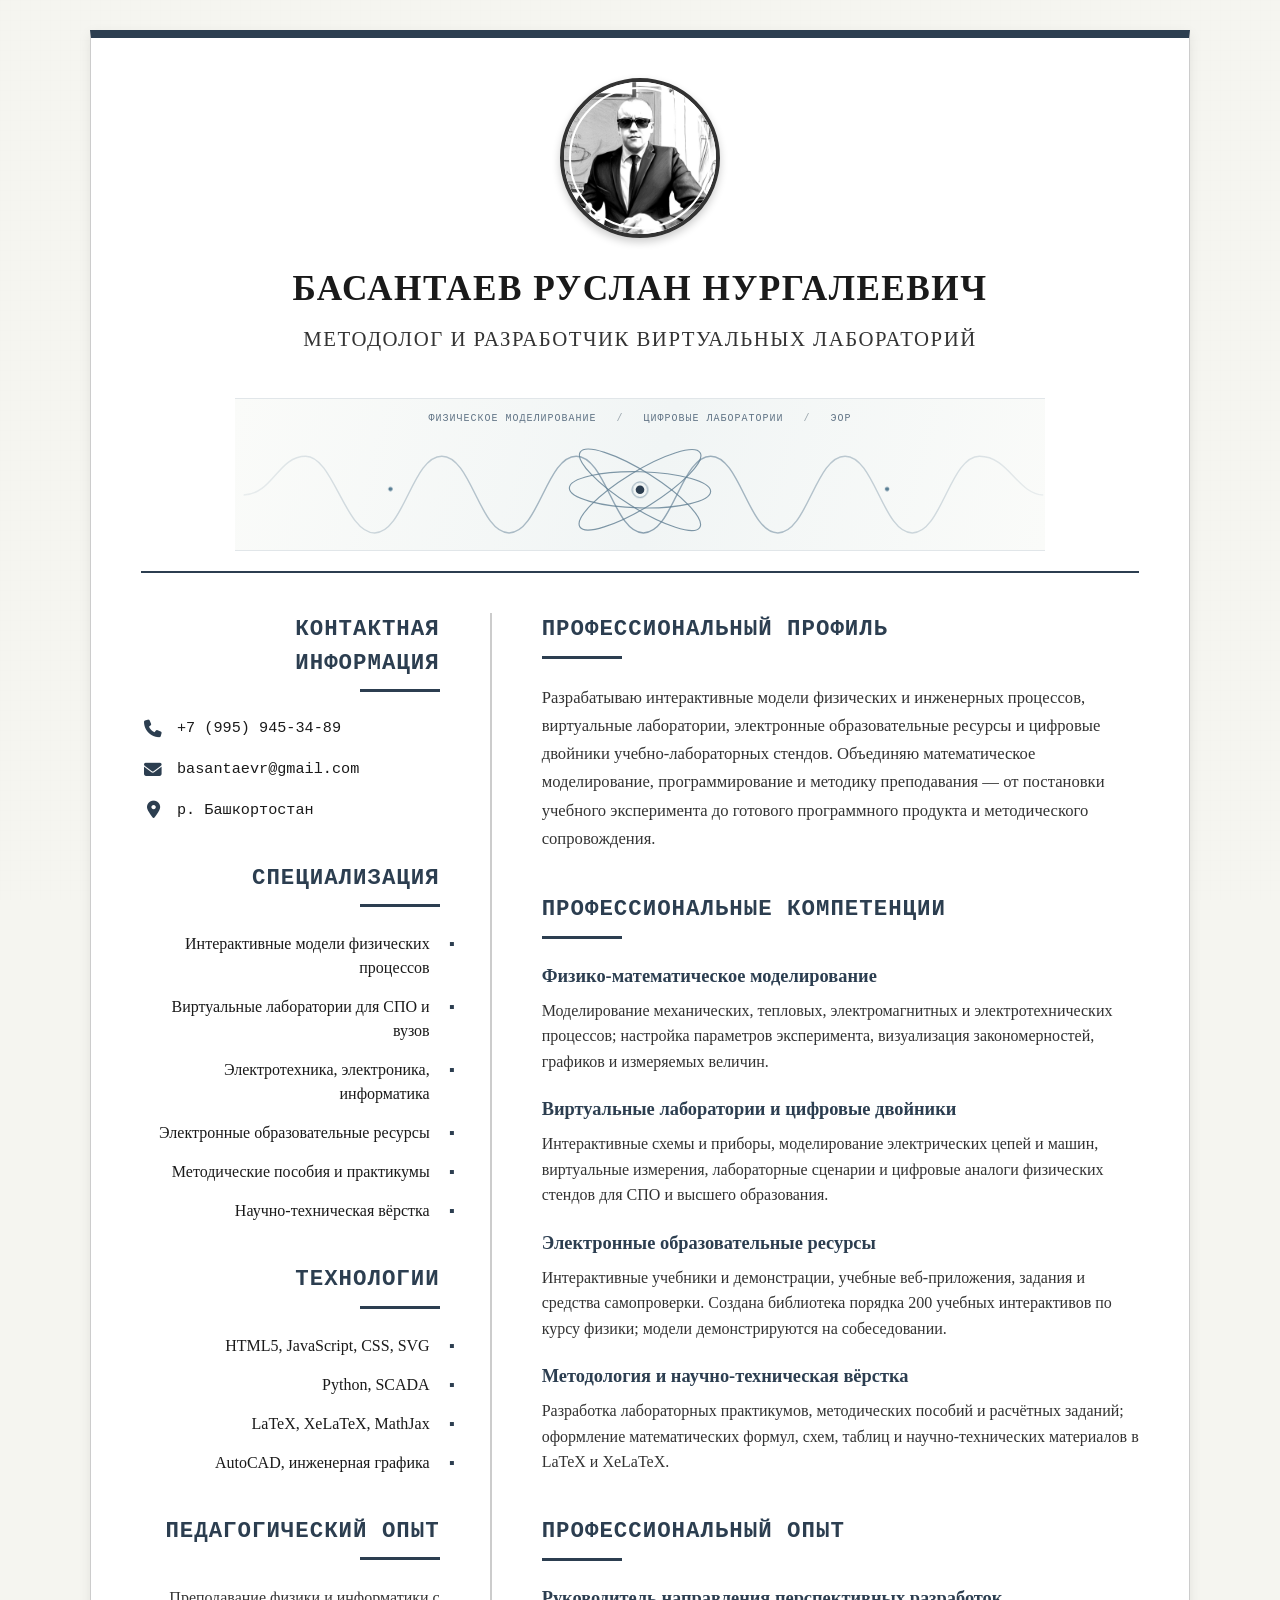
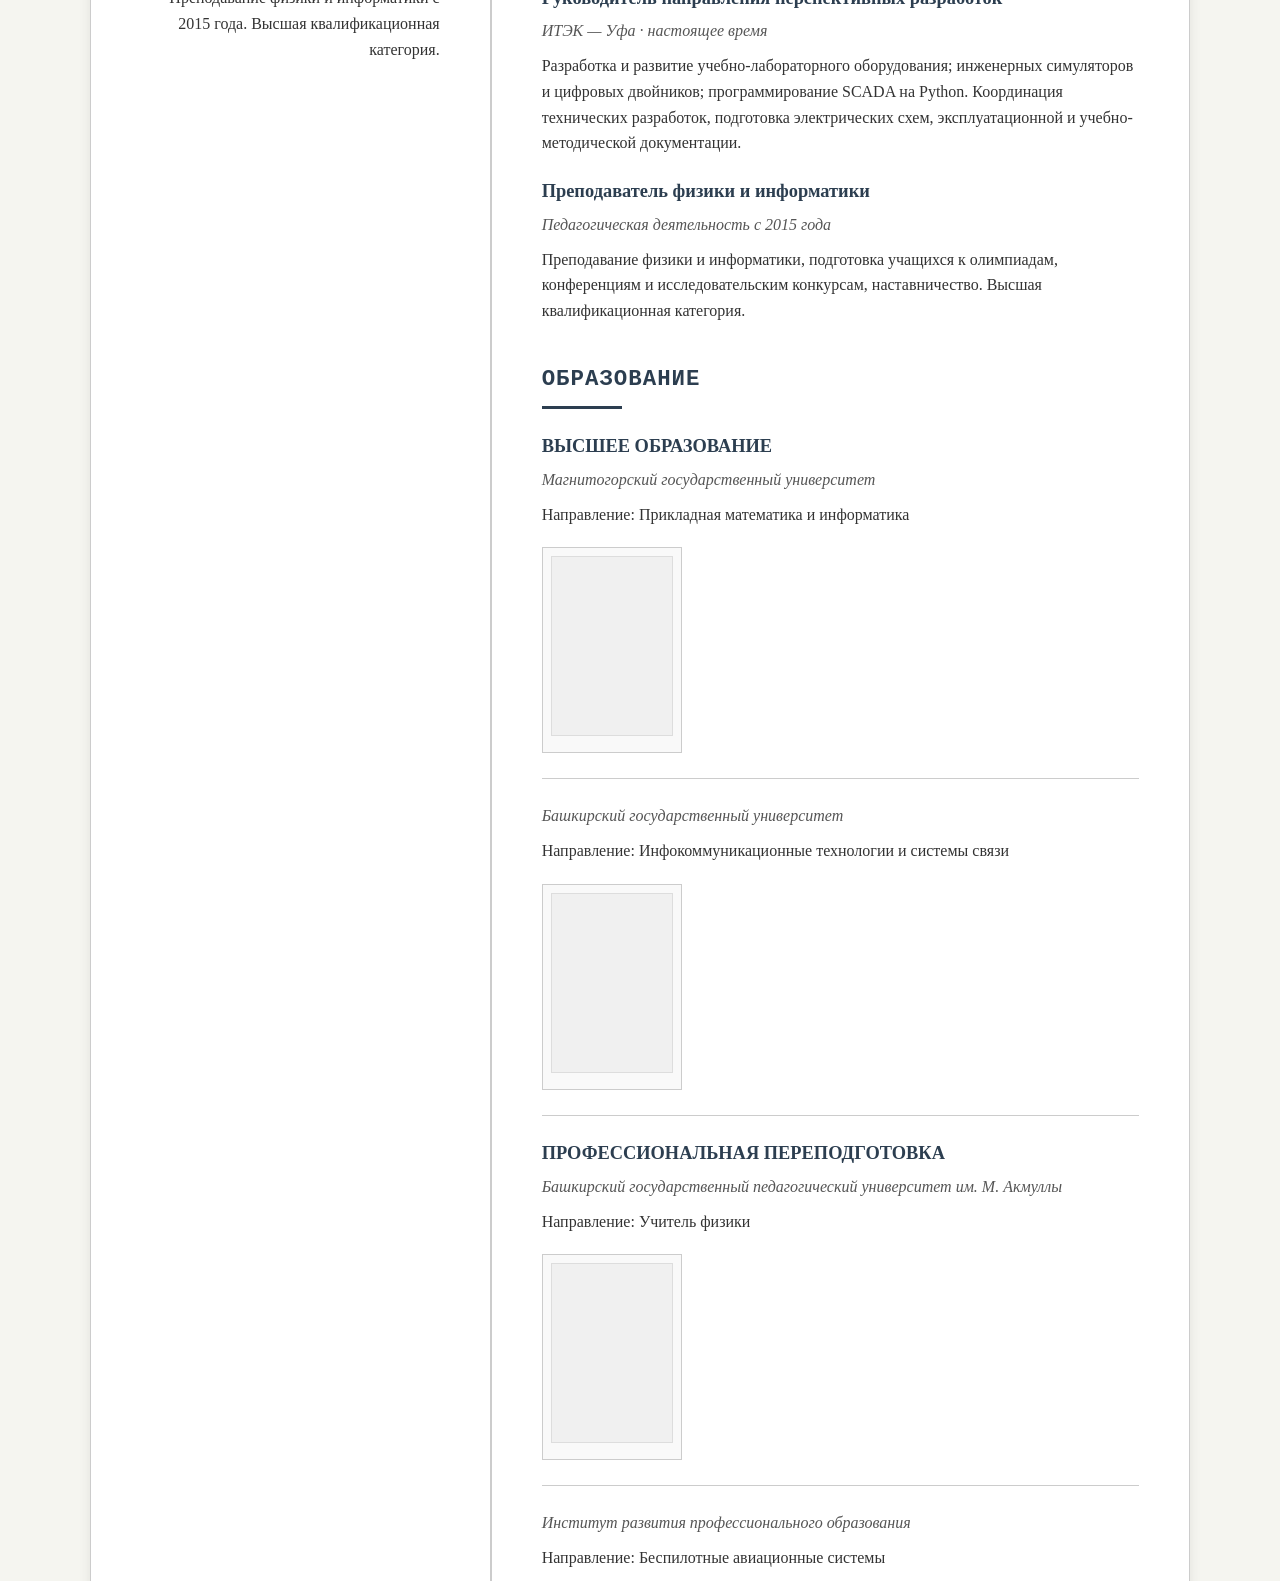
==== commit cfb28fe4: "Обновление портфолио" ====
--- a/resume/resume.html
+++ b/resume/resume.html
@@ -1,486 +1 @@
-<!DOCTYPE html>
-
-<html lang="ru">
-<head>
-<meta charset="utf-8"/>
-<meta content="width=device-width, initial-scale=1.0" name="viewport"/>
-<title>Резюме и портфолио | Басантаев Руслан Нургалеевич</title>
-<link href="https://cdnjs.cloudflare.com/ajax/libs/font-awesome/6.4.0/css/all.min.css" rel="stylesheet"/>
-<link href="./css/style.css" rel="stylesheet"/>
-</head>
-<body>
-<div class="resume-container">
-<section class="photo-section">
-<div class="photo-frame">
-<!-- Замените src на путь к вашему фото -->
-<img alt="Фото Басантаева Руслана Нургалеевича" class="photo" src="0dVAI6hSGItsMBfYwSBEcs9InA6BLkmw3Iu_71qno-vrOnsrX89E6ayIf4yFvtEb_t-EjavZJ-L7IXu1hBf8FfgZ.jpg"/>
-</div>
-<div class="name-title">
-<h1 class="name">Басантаев Руслан Нургалеевич</h1>
-<p class="title">Методолог-разработчик интерактивных моделей и ЭОР</p>
-<p>Дата рождения: 17 апреля 1981 г.</p>
-</div>
-</section>
-<section class="content">
-<div class="left-column">
-<div class="section">
-<h2 class="section-title">КОНТАКТНАЯ ИНФОРМАЦИЯ</h2>
-<ul class="contact-info">
-<li>
-<span>+7 (995) 945-34-89</span>
-<i class="fas fa-phone"></i>
-</li>
-<li>
-<span>basantaevr@gmail.com</span>
-<i class="fas fa-envelope"></i>
-</li>
-<li>
-<span>р. Башкортостан</span>
-<i class="fas fa-map-marker-alt"></i>
-</li>
-</ul>
-</div>
-<div class="section">
-<h2 class="section-title">ПРОФЕССИОНАЛЬНАЯ ДЕЯТЕЛЬНОСТЬ</h2>
-<div class="item">
-<div class="item-title">Методолог-разработчик интерактивных образовательных моделей</div>
-<div class="item-description">Физика, математика, электротехника, электроника и информатика. Разработка виртуальных лабораторий, ЭОР и цифровых двойников лабораторных стендов для СПО и вузов.</div>
-</div>
-<div class="separator"></div>
-<div class="item">
-<div class="item-title">Руководитель направления перспективных разработок</div>
-<div class="item-subtitle">Компания «ИТЭК — Уфа» · настоящее время</div>
-<div class="item-description">Разработка учебно-лабораторного оборудования и программного обеспечения, инженерно-методическая документация, управление техническими задачами.</div>
-</div>
-<div class="separator"></div>
-<div class="item">
-<div class="item-title">Преподаватель физики и информатики</div>
-<div class="item-description">Педагогический опыт с 2015 года. Высшая квалификационная категория.</div>
-</div></div>
-<!--<div class="section">
-                    <h2 class="section-title">СЛУЖБА В АРМИИ</h2>
-                    <div class="item">
-                        <div class="item-description">
-                            Участник в СВО<br>
-                            Старшина инженерно-саперной роты<br>
-                            Гвардии сержант инженерно-сапёрных войск
-                        </div>
-                    </div>
-                </div>-->
-<div class="section">
-<h2 class="section-title">ТЕХНОЛОГИИ И ИНСТРУМЕНТЫ</h2>
-<ul class="skill-list">
-<li>HTML5 · CSS · JavaScript · SVG</li>
-<li>Python · SCADA-интерфейсы</li>
-<li>Математическое моделирование · интерактивная визуализация</li>
-<li>LaTeX · XeLaTeX · MathJax</li>
-<li>AutoCAD · инженерная графика</li>
-<li>ЭОР · виртуальные лаборатории · цифровые двойники</li>
-</ul></div>
-</div>
-<div class="right-column">
-<div class="section">
-<h2 class="section-title">ТЕКУЩАЯ РАБОТА — ИТЭК — УФА</h2>
-<div class="item">
-<div class="item-subtitle">Руководитель направления перспективных разработок</div>
-<div class="item-description">
-  Проектирование и развитие учебно-лабораторных стендов; разработка цифровых двойников и
-  программных тренажёров; программирование SCADA-систем на Python;
-  разработка технической и эксплуатационной документации; подготовка инженерных схем,
-  паспортов оборудования и учебно-методического сопровождения. Координация
-  инженерных и программных задач в рамках направления.
-  </div>
-</div>
-</div><div class="section">
-<h2 class="section-title">КЛЮЧЕВЫЕ КОМПЕТЕНЦИИ</h2>
-<div class="item">
-<div class="item-title">Интерактивные модели и виртуальные лаборатории</div>
-<div class="item-description">Моделирование физических процессов, электрических цепей и измерительных систем; управление параметрами эксперимента, визуализация результатов и лабораторные задания. Разработка цифровых двойников учебно-лабораторных стендов для СПО и вузов.</div>
-</div>
-<div class="item">
-<div class="item-title">Электронные образовательные ресурсы</div>
-<div class="item-description">Интерактивные учебники и демонстрации, цифровые лабораторные практикумы, контрольные задания и тесты; интеграция HTML5-моделей в образовательные веб-среды. Библиотека порядка 200 интерактивных демонстраций по курсу физики.</div>
-</div>
-<div class="item">
-<div class="item-title">Учебная методология и научно-техническая вёрстка</div>
-<div class="item-description">Разработка методических пособий и лабораторных работ, математических расчётов, схем и учебных сценариев; вёрстка технических и научных материалов в LaTeX/XeLaTeX, оформление формул, таблиц и векторной графики.</div>
-</div>
-</div><div class="section">
-<h2 class="section-title">ПРОФЕССИОНАЛЬНЫЙ ПРОФИЛЬ</h2>
-<div class="item-description">
- Методолог-разработчик интерактивных учебных моделей и электронных образовательных ресурсов.
- Специализация — физико-математическое моделирование, веб-симуляторы и виртуальные эксперименты
- по физике и смежным дисциплинам. Совмещаю предметную методику, программную реализацию,
- интерактивную визуализацию и подготовку учебных материалов для школьного,
- среднего профессионального и высшего образования.
- </div>
-</div><div class="section">
-<h2 class="section-title">ОБРАЗОВАНИЕ</h2>
-<div class="item">
-<div class="item-title">ВЫСШЕЕ ОБРАЗОВАНИЕ</div>
-<div class="item-subtitle">Магнитогорский государственный университет</div>
-<div class="item-description">
-                            Направление: Прикладная математика и информатика
-                        </div>
-<!-- Галерея документов -->
-<div class="document-gallery">
-<div aria-label="Открыть документ" class="document-item" data-modal-src="./img/dip1.jpg" role="button" tabindex="0">
-<div class="document-preview">
-<img alt="Диплом МГУ" src="./img/dip1.jpg"/>
-</div>
-</div>
-</div>
-</div>
-<div class="separator"></div>
-<div class="item">
-<div class="item-subtitle">Башкирский государственный университет</div>
-<div class="item-description">
-                            Направление: Инфокоммуникационные технологии и системы связи
-                        </div>
-<!-- Галерея документов -->
-<div class="document-gallery">
-<div aria-label="Открыть документ" class="document-item" data-modal-src="./img/dip2.jpg" role="button" tabindex="0">
-<div class="document-preview">
-<img alt="Диплом БашГУ" src="./img/dip2.jpg"/>
-</div>
-</div>
-</div>
-</div>
-<div class="separator"></div>
-<div class="item">
-<div class="item-title">ПРОФЕССИОНАЛЬНАЯ ПЕРЕПОДГОТОВКА</div>
-<div class="item-subtitle">Башкирский государственный педагогический университет им. М. Акмуллы</div>
-<div class="item-description">
-                            Направление: Учитель физики
-                        </div>
-<!-- Галерея документов -->
-<div class="document-gallery">
-<div aria-label="Открыть документ" class="document-item" data-modal-src="./img/dip3.jpg" role="button" tabindex="0">
-<div class="document-preview">
-<img alt="Диплом переподготовки" src="./img/dip3.jpg"/>
-</div>
-</div>
-</div>
-</div>
-<div class="separator"></div>
-<div class="item">
-<div class="item-subtitle">Институт развития профессионального образования</div>
-<div class="item-description">
-                            Направление: Беспилотные авиационные системы
-                        </div>
-<!-- Галерея документов -->
-<div class="document-gallery">
-<div aria-label="Открыть документ" class="document-item" data-modal-src="./img/dip4.jpg" role="button" tabindex="0">
-<div class="document-preview">
-<img alt="Диплом БАС" src="./img/dip4.jpg"/>
-</div>
-</div>
-</div>
-</div>
-<div class="separator"></div>
-<div class="item">
-<div class="item-title">ПОВЫШЕНИЕ КВАЛИФИКАЦИИ</div>
-<div class="item-subtitle">Академия реализации государственной политики и профессионального развития работников образования</div>
-<div class="item-description">
-                            Направление: «Точка роста»
-                        </div>
-<!-- Галерея документов -->
-<div class="document-gallery">
-<div aria-label="Открыть документ" class="document-item" data-modal-src="./img/dip5.jpg" role="button" tabindex="0">
-<div class="document-preview">
-<img alt="Удостоверение" src="./img/dip5.jpg"/>
-</div>
-</div>
-</div>
-</div>
-</div>
-<div class="section">
-<h2 class="section-title">Конкурсы</h2>
-                    Диплом II степени на региональном конкурсе педагогического мастерства Magister posterum / Учитель будущего 
-                            <br/><br/>
-<!-- Галерея документов репетиторства -->
-<div class="document-gallery">
-<div aria-label="Открыть документ" class="document-item" data-modal-src="./img/magister.jpg" role="button" tabindex="0">
-<div class="document-preview">
-<img alt="Стобальница 2019" src="./img/magister.jpg"/>
-</div>
-</div>
-</div>
-</div>
-<div class="section">
-<h2 class="section-title">Наставничество</h2>
-<ul class="achievement-list">
-<li>Наставник магистранта МФТИ - ЗОЛОТОГО МЕДАЛИСТА Всероссийской олимпиады студентов «Я-профессионал» </li>
-</ul>
-<!-- Галерея документов общественных наград -->
-<div class="document-gallery">
-<div aria-label="Открыть документ" class="document-item" data-modal-src="./img/linar1.PNG" role="button" tabindex="0">
-<div class="document-preview">
-<img alt="Почетная грамота" src="./img/linar1.PNG"/>
-</div>
-</div>
-<div aria-label="Открыть документ" class="document-item" data-modal-src="./img/linar.PNG" role="button" tabindex="0">
-<div class="document-preview">
-<img alt="Диплом Отец года" src="./img/linar.PNG"/>
-</div>
-</div>
-<div aria-label="Открыть документ" class="document-item" data-modal-src="./img/linar2.PNG" role="button" tabindex="0">
-<div class="document-preview">
-<img alt="Благодарность" src="./img/linar2.PNG"/>
-</div>
-</div>
-</div>
-</div>
-<div class="section">
-<h2 class="section-title">РЕПЕТИТОРСТВО</h2>
-                    100 баллов на ЕГЭ
-                            <br/><br/>
-<!-- Галерея документов репетиторства -->
-<div class="document-gallery">
-<div aria-label="Открыть документ" class="document-item" data-modal-src="./img/katya.PNG" role="button" tabindex="0">
-<div class="document-preview">
-<img alt="Стобальница 2019" src="./img/katya.PNG"/>
-</div>
-</div>
-</div>
-<div class="item">
-<div class="item-description">
-<a href="https://www.bashinform.ru/news/social/2018-07-04/layfhak-stoballnits-iz-bashkirii-kak-my-sdali-ege-po-fizike-na-100-ballov-2157992" target="_blank">Ссылка на статью о достижении</a>
-</div>
-</div>
-</div>
-<div class="section">
-<h2 class="section-title">ДОСТИЖЕНИЯ УЧЕНИКОВ</h2>
-<table class="achievements-table">
-<thead>
-<tr>
-<th>Достижение</th>
-<th>Год</th>
-<th>Документ</th>
-</tr>
-</thead>
-<tbody>
-<tr>
-<td>Призер XXIV Научно-практической конференции школьников «Познание и творчество»</td>
-<td>2020 г., Уфа</td>
-<td>
-<div aria-label="Открыть документ" class="document-item" data-modal-src="./img/egorka.jpeg" role="button" tabindex="0">
-<div class="document-preview">
-<img alt="Призер конференции" src="./img/egorka.jpeg"/>
-</div>
-</div>
-</td>
-</tr>
-<tr>
-<td>Победитель Республиканского этапа Всероссийской олимпиады учебно-исследовательских проектов детей и молодежи «Созвездие — 2020»</td>
-<td>2019 г., Уфа</td>
-<td>
-<div aria-label="Открыть документ" class="document-item" data-modal-src="./img/lev1_1.PNG" role="button" tabindex="0">
-<div class="document-preview">
-<img alt="Победитель Созвездие" src="./img/lev1.PNG"/>
-</div>
-</div>
-</td>
-</tr>
-<tr>
-<td>Победители  Научно-практической конференции школьников «Завтра начинается сегодня» в номинации «Физика», Орджоникидзевского района г. Уфа</td>
-<td>2019 г., Уфа</td>
-<td>
-<div aria-label="Открыть документ" class="document-item" data-modal-src="./img/ilia_artur.PNG" role="button" tabindex="0">
-<div class="document-preview">
-<img alt="Победитель физика" src="./img/ilia_artur.PNG"/>
-</div>
-</div>
-</td>
-</tr>
-<tr>
-<td>Победитель  Научно-практической конференции школьников «Завтра начинается сегодня» в номинации «Наука и техника», Орджоникидзевского района г. Уфа</td>
-<td>2019 г., Уфа</td>
-<td>
-<div aria-label="Открыть документ" class="document-item" data-modal-src="./img/lev3.PNG" role="button" tabindex="0">
-<div class="document-preview">
-<img alt="Победитель наука и техника" src="./img/lev3.PNG"/>
-</div>
-</div>
-</td>
-</tr>
-<tr>
-<td>Призер  Научно-практической конференции школьников «Завтра начинается сегодня» в номинации «Наука и техника», Орджоникидзевского района г. Уфа</td>
-<td>2019 г., Уфа</td>
-<td>
-<div aria-label="Открыть документ" class="document-item" data-modal-src="./img/kamilla.PNG" role="button" tabindex="0">
-<div class="document-preview">
-<img alt="Призер физика" src="./img/kamilla.PNG"/>
-</div>
-</div>
-</td>
-</tr>
-<tr>
-<td>Призер муниципального этапа Всероссийской олимпиады школьников по физике</td>
-<td>2019 г., Уфа</td>
-<td>
-<a href="./xls/fisica_olimp_ufa.xls">Ссылка на документ</a>
-</td>
-</tr>
-<tr>
-<td>Призер муниципального этапа Всероссийской олимпиады школьников по астрономии</td>
-<td>2019 г., Уфа</td>
-<td>
-<a href="./xls/astro.xls">Ссылка на документ</a>
-</td>
-</tr>
-<tr>
-<td>Победитель международной конференции молодых ученых «Актуальные проблемы науки и техники» УГНТУ</td>
-<td>2018-2019 гг., Уфа</td>
-<td>
-<div aria-label="Открыть документ" class="document-item" data-modal-src="./img/6.linar_ugntu.jpg" role="button" tabindex="0">
-<div class="document-preview">
-<img alt="Победители УГНТУ" src="./img/6.linar_ugntu.jpg"/>
-</div>
-</div>
-</td>
-</tr>
-<tr>
-<td>Призер международной конференции молодых ученых «Актуальные проблемы науки и техники» УГНТУ</td>
-<td>2018-2019 гг., Уфа</td>
-<td>
-<div aria-label="Открыть документ" class="document-item" data-modal-src="./img/angelina.jpg" role="button" tabindex="0">
-<div class="document-preview">
-<img alt="Победители УГНТУ" src="./img/angelina.jpg"/>
-</div>
-</div>
-</td>
-</tr>
-<tr>
-<td>Призер Научно-практической конференции школьников «Интеллект будущего»</td>
-<td>2019 г., Белебей</td>
-<td>
-<div aria-label="Открыть документ" class="document-item" data-modal-src="./img/kasim.jpg" role="button" tabindex="0">
-<div class="document-preview">
-<img alt="Призер Интеллект будущего" src="./img/kasim.jpg"/>
-</div>
-</div>
-</td>
-</tr>
-<tr>
-<td>Призер муниципального этапа Всероссийской олимпиады школьников по информатике</td>
-<td>2019 г., Белебей</td>
-<td>
-<a href="./img/infa_olimp.jpg">Ссылка на документ</a>
-</td>
-</tr>
-<tr>
-<td>Призер республиканского конкурса работ по информационным технологиям «КРИТ-2018»</td>
-<td>2018 г., Уфа</td>
-<td>
-<div aria-label="Открыть документ" class="document-item" data-modal-src="./img/krit.jpg" role="button" tabindex="0">
-<div class="document-preview">
-<img alt="Призер КРИТ-2018" src="./img/krit.jpg"/>
-</div>
-</div>
-</td>
-</tr>
-<tr>
-<td>Два призера Конкурса научных и творческих проектов по физике СФ БашГУ</td>
-<td>2018 г., Стерлитамак</td>
-<td>
-<div aria-label="Открыть документ" class="document-item" data-modal-src="./img/sterlik.jpg" role="button" tabindex="0">
-<div class="document-preview">
-<img alt="Призеры физика БашГУ" src="./img/sterlik.jpg"/>
-</div>
-</div>
-</td>
-</tr>
-<tr>
-<td>Победители и призеры муниципальных этапов Кубка имени Ю.А. Гагарина</td>
-<td>2018 г., Белебей</td>
-<td>
-<div aria-label="Открыть документ" class="document-item" data-modal-src="./img/gagarin.jpg" role="button" tabindex="0">
-<div class="document-preview">
-<img alt="Призер Гагарин" src="./img/gagarin.jpg"/>
-</div>
-</div>
-</td>
-</tr>
-<tr>
-<td>Призер муниципального этапа Всероссийской олимпиады школьников по информатике</td>
-<td>2016 г., Белебей</td>
-<td>
-<div aria-label="Открыть документ" class="document-item" data-modal-src="./img/holkin.jpg" role="button" tabindex="0">
-<div class="document-preview">
-<img alt="Призер информатика" src="./img/holkin.jpg"/>
-</div>
-</div>
-</td>
-</tr>
-</tbody>
-</table>
-</div>
-<div class="section">
-<h2 class="section-title">ОБЩЕСТВЕННЫЕ НАГРАДЫ</h2>
-<ul class="achievement-list">
-<li>Диплом лауреата общественной награды «Отцовская доблесть» - звание «Отец года»</li>
-<li>Почетная грамота главы муниципального района за заслуги в области просвещения</li>
-<li>Благодарность Управления образования за подготовку конкурсанта на звание «Учитель года Республики Башкортостан»</li>
-</ul>
-<!-- Галерея документов общественных наград -->
-<div class="document-gallery">
-<div aria-label="Открыть документ" class="document-item" data-modal-src="./img/dip6.jpg" role="button" tabindex="0">
-<div class="document-preview">
-<img alt="Диплом Отец года" src="./img/dip6.jpg"/>
-</div>
-</div>
-<div aria-label="Открыть документ" class="document-item" data-modal-src="./img/IMG_20230505_165233.jpg" role="button" tabindex="0">
-<div class="document-preview">
-<img alt="Почетная грамота" src="./img/IMG_20230505_165233.jpg"/>
-</div>
-</div>
-<div aria-label="Открыть документ" class="document-item" data-modal-src="./img/mku.jpg" role="button" tabindex="0">
-<div class="document-preview">
-<img alt="Благодарность" src="./img/mku.jpg"/>
-</div>
-</div>
-</div>
-</div>
-<div class="section">
-<h2 class="section-title">ВОЛОНТЕРСКАЯ ДЕЯТЕЛЬНОСТЬ</h2>
-<div class="item-description">
-                        Активное участие в волонтерских проектах и общественной деятельности
-                    </div>
-<!-- Галерея документов волонтерской деятельности -->
-<div class="document-gallery">
-<div aria-label="Открыть документ" class="document-item" data-modal-src="./img/vol.jpg" role="button" tabindex="0">
-<div class="document-preview">
-<img alt="Волонтерская деятельность" src="./img/vol.jpg"/>
-</div>
-</div>
-<div aria-label="Открыть документ" class="document-item" data-modal-src="./img/vol2.jpg" role="button" tabindex="0">
-<div class="document-preview">
-<img alt="Волонтерская деятельность" src="./img/vol2.jpg"/>
-</div>
-</div>
-</div>
-</div>
-</div>
-</section>
-<!-- Подпись -->
-<div class="signature">
-<div>Дата обновления: 06.11.2026</div>
-<div class="signature-line"></div>
-<div>Басантаев Р. Н.</div>
-</div>
-<!-- Модальное окно для просмотра документов -->
-<div aria-hidden="true" aria-label="Просмотр документа" aria-modal="true" class="modal" id="documentModal" role="dialog">
-<div class="modal-content">
-<button aria-label="Закрыть документ" class="close-modal" type="button">×</button>
-<img alt="Увеличенный документ" class="modal-image" id="modalImage" src=""/>
-</div>
-</div><footer>
-<button class="print-button">
-<i class="fas fa-print"></i> Печать портфолио
-            </button>
-</footer>
-</div>
-
-<script defer="True" src="./js/main.js"></script></body>
-</html>
+<!doctype html><html lang="ru"><head><meta charset="utf-8"><meta http-equiv="refresh" content="0; url=./index.html"><title>Портфолио</title></head><body><a href="./index.html">Открыть портфолио</a></body></html>
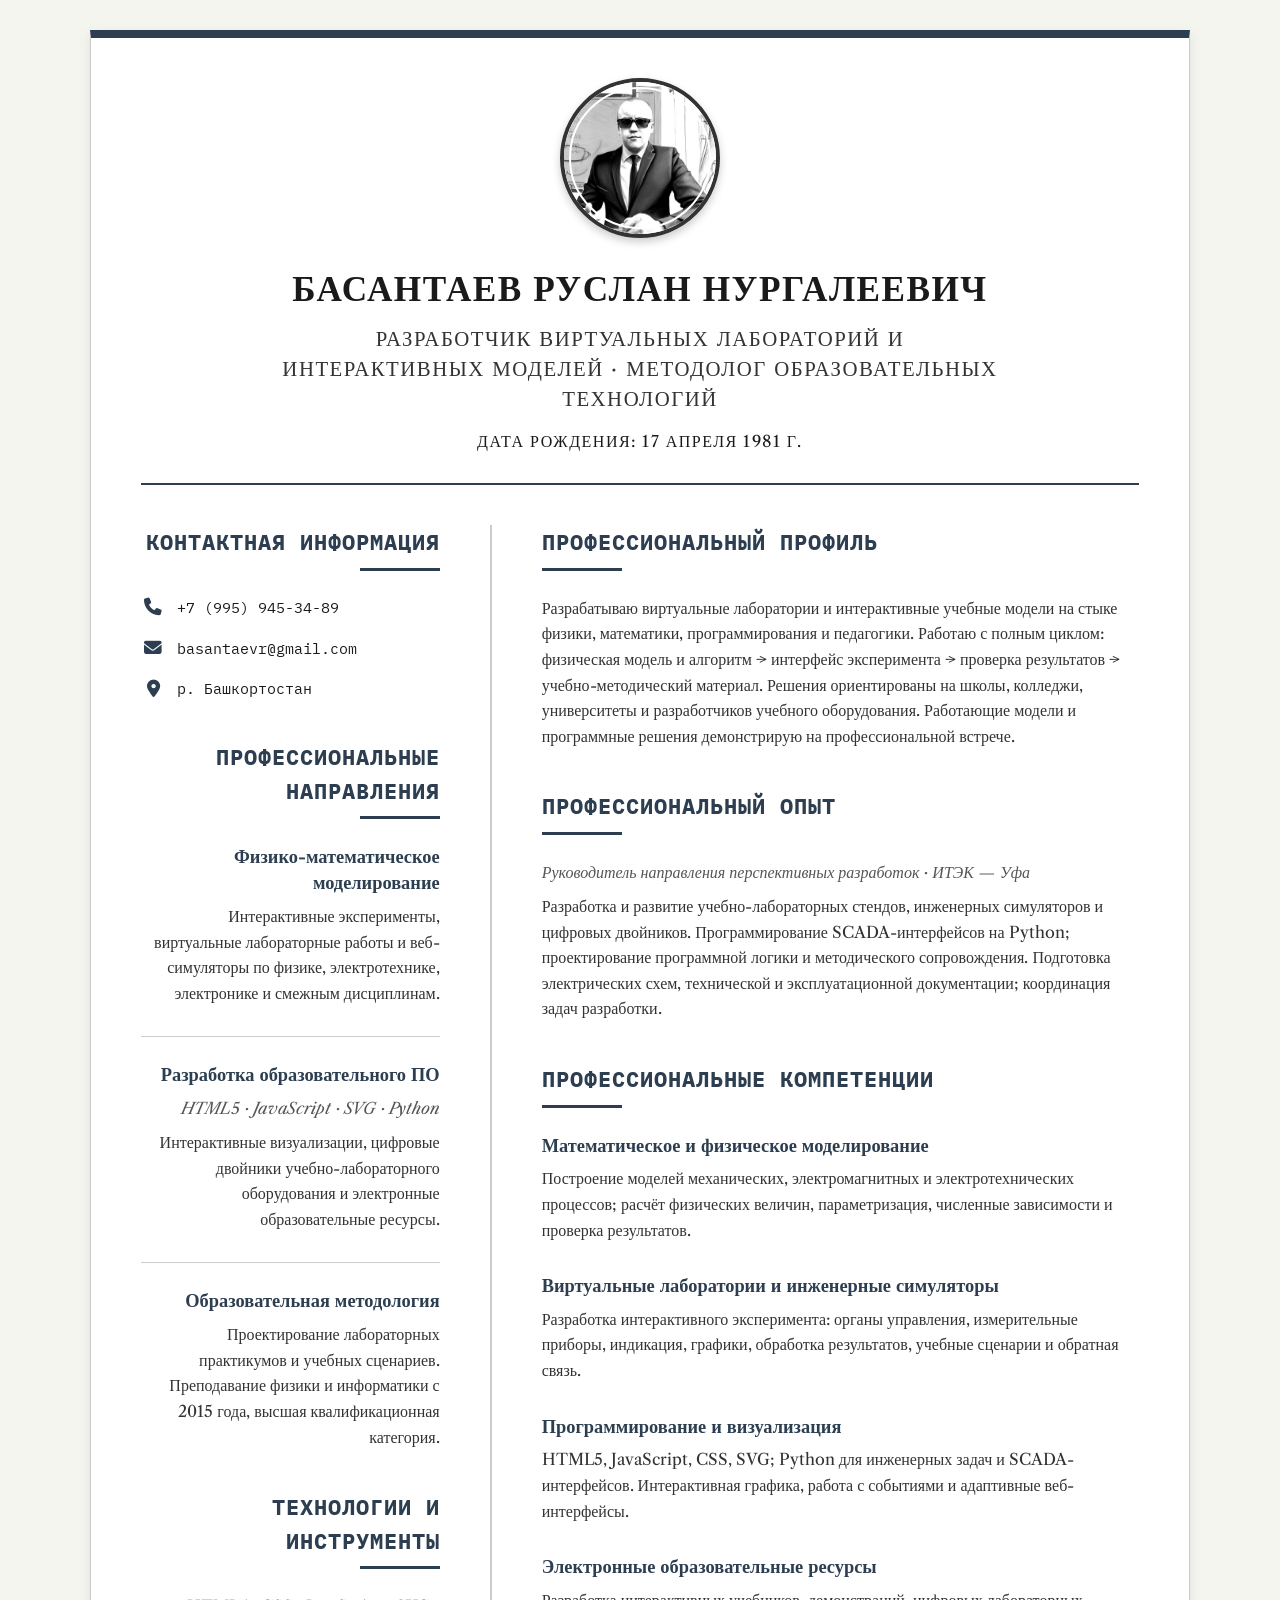
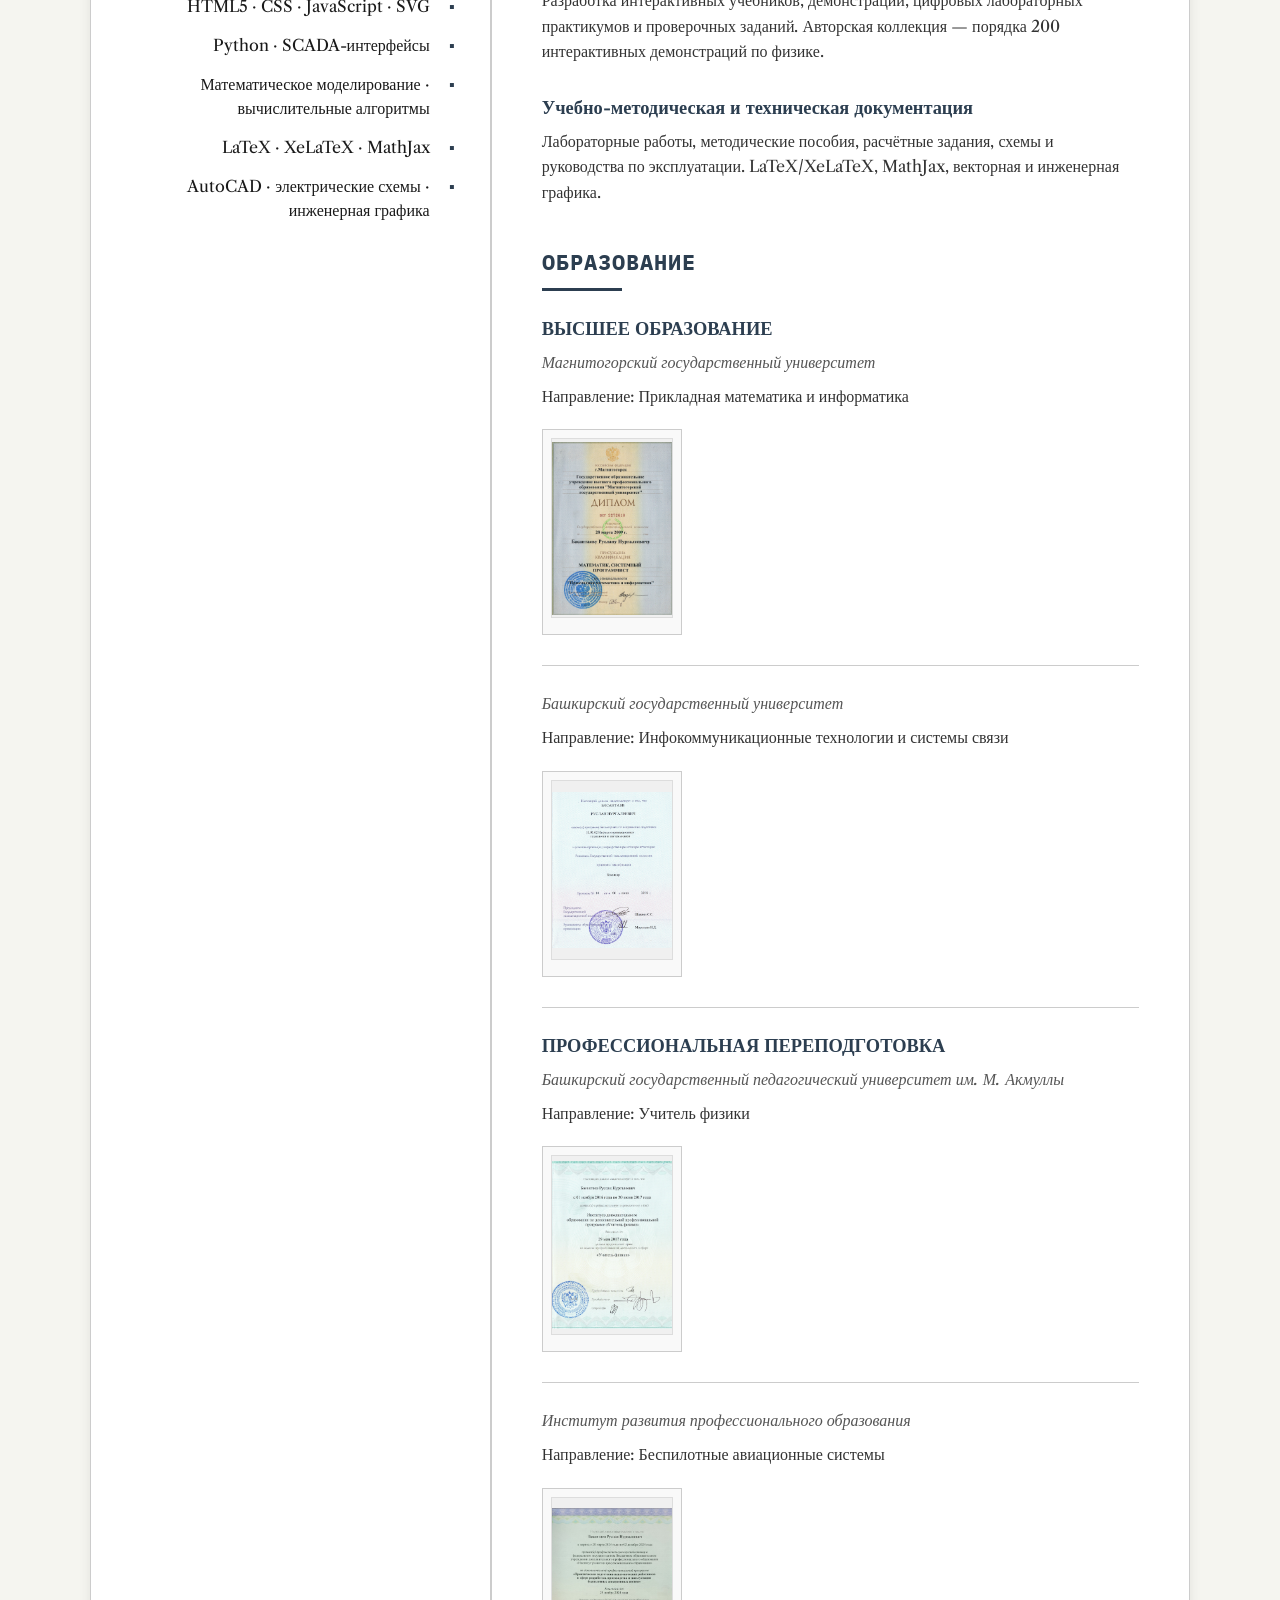
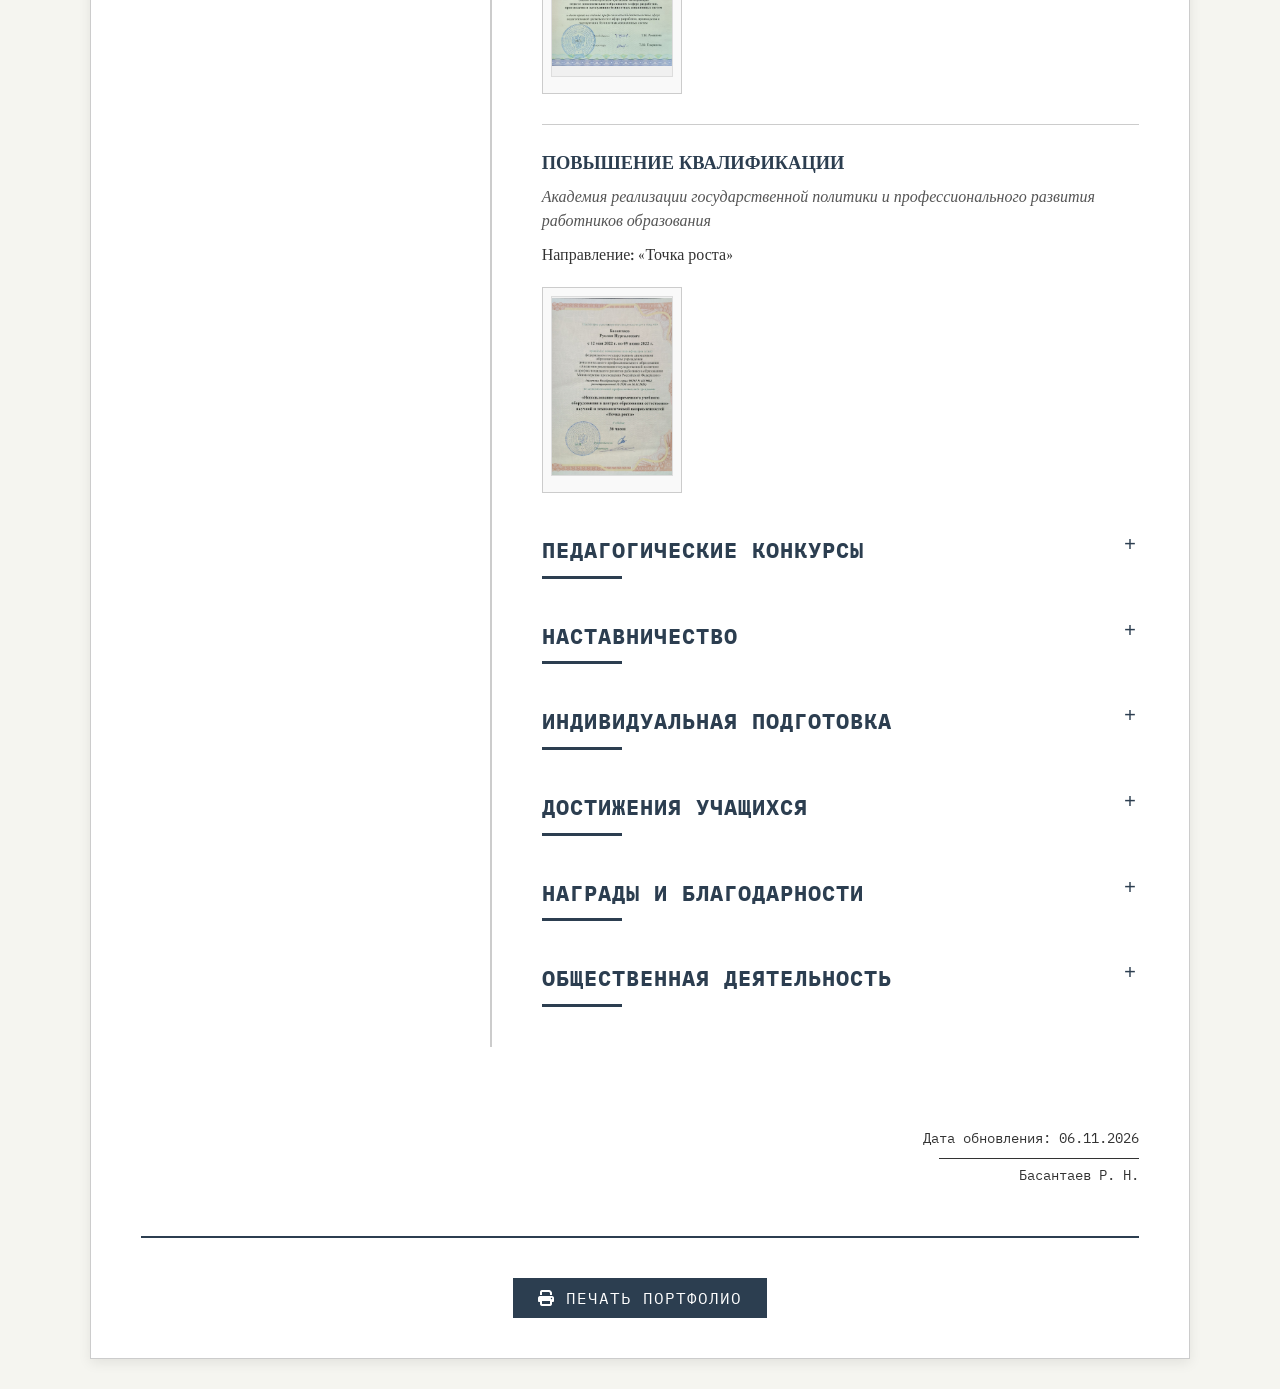
==== commit 0cca398d: "Обновление портфолио" ====
--- a/resume/resume.html
+++ b/resume/resume.html
@@ -1 +1,1092 @@
-<!doctype html><html lang="ru"><head><meta charset="utf-8"><meta http-equiv="refresh" content="0; url=./index.html"><title>Портфолио</title></head><body><a href="./index.html">Открыть портфолио</a></body></html>+<!DOCTYPE html>
+
+<html lang="ru">
+<head>
+<meta charset="utf-8"/>
+<meta content="width=device-width, initial-scale=1.0" name="viewport"/>
+<title>Резюме и портфолио | Басантаев Руслан Нургалеевич</title>
+<link href="https://cdnjs.cloudflare.com/ajax/libs/font-awesome/6.4.0/css/all.min.css" rel="stylesheet"/>
+<style>
+        /* Шрифты */
+        @import url('https://fonts.googleapis.com/css2?family=Libre+Caslon+Text:ital,wght@0,400;0,700;1,400&display=swap');
+        @import url('https://fonts.googleapis.com/css2?family=IBM+Plex+Mono:wght@300;400;500&display=swap');
+        
+        * {
+            margin: 0;
+            padding: 0;
+            box-sizing: border-box;
+        }
+        
+        body {
+            background-color: #f5f5f0;
+            color: #1a1a1a;
+            line-height: 1.5;
+            font-family: 'Libre Caslon Text', 'Times New Roman', Times, serif;
+            font-size: 16px;
+            padding: 30px;
+            position: relative;
+        }
+        
+        /* Эффект бумаги */
+        body:before {
+            content: "";
+            position: fixed;
+            top: 0;
+            left: 0;
+            width: 100%;
+            height: 100%;
+            background-image: url('data:image/svg+xml;utf8,<svg width="100" height="100" xmlns="http://www.w3.org/2000/svg"><defs><pattern id="grid" width="10" height="10" patternUnits="userSpaceOnUse"><path d="M 10 0 L 0 0 0 10" fill="none" stroke="rgba(0,0,0,0.05)" stroke-width="0.5"/></pattern></defs><rect width="100%" height="100%" fill="url(%23grid)"/></svg>');
+            opacity: 0.3;
+            z-index: -1;
+            pointer-events: none;
+        }
+        
+        .resume-container {
+            max-width: 1100px;
+            margin: 0 auto;
+            background-color: #ffffff;
+            border: 1px solid #cccccc;
+            box-shadow: 0 4px 12px rgba(0, 0, 0, 0.08);
+            position: relative;
+            padding: 40px 50px;
+            border-top: 8px solid #2c3e50;
+        }
+        
+        /* Секция с фото */
+        .photo-section {
+            text-align: center;
+            margin-bottom: 40px;
+            padding-bottom: 30px;
+            border-bottom: 2px solid #2c3e50;
+        }
+        
+        .photo-frame {
+            width: 160px;
+            height: 160px;
+            border-radius: 50%;
+            border: 4px solid #333333;
+            margin: 0 auto 25px;
+            overflow: hidden;
+            box-shadow: 0 4px 8px rgba(0, 0, 0, 0.2);
+            position: relative;
+        }
+        
+        .photo-frame:before {
+            content: "";
+            position: absolute;
+            top: 5px;
+            left: 5px;
+            right: 5px;
+            bottom: 5px;
+            border: 2px solid #ffffff;
+            border-radius: 50%;
+            z-index: 1;
+        }
+        
+        .photo {
+            width: 100%;
+            height: 100%;
+            object-fit: cover;
+            filter: grayscale(30%);
+        }
+        
+        .name-title {
+            text-transform: uppercase;
+            letter-spacing: 1.5px;
+        }
+        
+        .name {
+            font-size: 2.2rem;
+            font-weight: 700;
+            margin-bottom: 8px;
+            color: #1a1a1a;
+            font-family: 'Libre Caslon Text', 'Times New Roman', Times, serif;
+        }
+        
+        .title {
+            font-size: 1.3rem;
+            font-weight: 400;
+            color: #333333;
+            margin-bottom: 15px;
+            position: relative;
+            display: inline-block;
+            padding: 0 20px;
+        }
+        
+        /* Основной контент */
+        .content {
+            display: flex;
+            position: relative;
+            margin-top: 20px;
+        }
+        
+        /* Левая колонка */
+        .left-column {
+            flex: 1;
+            padding-right: 50px;
+            border-right: 2px solid #cccccc;
+            text-align: right;
+        }
+        
+        /* Правая колонка */
+        .right-column {
+            flex: 2;
+            padding-left: 50px;
+        }
+        
+        /* Секции */
+        .section {
+            margin-bottom: 40px;
+            position: relative;
+        }
+        
+        .section-title {
+            font-size: 1.4rem;
+            color: #2c3e50;
+            margin-bottom: 25px;
+            position: relative;
+            padding-bottom: 12px;
+            font-weight: 700;
+            text-transform: uppercase;
+            letter-spacing: 1px;
+            font-family: 'IBM Plex Mono', 'Courier New', monospace;
+        }
+        
+        .left-column .section-title {
+            text-align: right;
+        }
+        
+        .right-column .section-title {
+            text-align: left;
+        }
+        
+        .section-title:after {
+            content: '';
+            position: absolute;
+            bottom: 0;
+            height: 3px;
+            background-color: #2c3e50;
+        }
+        
+        .left-column .section-title:after {
+            right: 0;
+            width: 80px;
+        }
+        
+        .right-column .section-title:after {
+            left: 0;
+            width: 80px;
+        }
+        
+        /* Элементы в секциях */
+        .item {
+            margin-bottom: 30px;
+            position: relative;
+        }
+        
+        .item-title {
+            font-weight: 700;
+            font-size: 1.15rem;
+            color: #2c3e50;
+            margin-bottom: 8px;
+            line-height: 1.4;
+        }
+        
+        .item-subtitle {
+            color: #555555;
+            margin-bottom: 10px;
+            font-style: italic;
+        }
+        
+        .item-date {
+            color: #2c3e50;
+            font-size: 0.95rem;
+            font-weight: 500;
+            margin-bottom: 12px;
+            font-family: 'IBM Plex Mono', 'Courier New', monospace;
+        }
+        
+        .item-description {
+            color: #333333;
+            line-height: 1.6;
+        }
+        
+        /* Контактная информация */
+        .contact-info {
+            list-style: none;
+        }
+        
+        .contact-info li {
+            margin-bottom: 18px;
+            display: flex;
+            align-items: center;
+            justify-content: flex-end;
+            font-family: 'IBM Plex Mono', 'Courier New', monospace;
+            font-size: 0.95rem;
+        }
+        
+        .left-column .contact-info li {
+            flex-direction: row-reverse;
+        }
+        
+        .contact-info i {
+            color: #2c3e50;
+            margin-left: 12px;
+            font-size: 1.1rem;
+            width: 24px;
+            text-align: center;
+        }
+        
+        .left-column .contact-info i {
+            margin-left: 0;
+            margin-right: 12px;
+        }
+        
+        /* Навыки */
+        .skill-list {
+            list-style: none;
+        }
+        
+        .skill-list li {
+            margin-bottom: 15px;
+            position: relative;
+            padding-right: 10px;
+        }
+        
+        .skill-list li:before {
+            content: "▪";
+            position: absolute;
+            right: -15px;
+            color: #2c3e50;
+        }
+        
+        /* Достижения и награды */
+        .achievement-list {
+            list-style: none;
+            counter-reset: achievement-counter;
+            padding-left: 0;
+        }
+        
+        .achievement-list li {
+            margin-bottom: 18px;
+            position: relative;
+            padding-left: 35px;
+            padding-right: 10px;
+            counter-increment: achievement-counter;
+        }
+        
+        .achievement-list li:before {
+            content: counter(achievement-counter) ".";
+            position: absolute;
+            left: 0;
+            top: 0;
+            font-weight: 700;
+            color: #2c3e50;
+            font-family: 'IBM Plex Mono', 'Courier New', monospace;
+            font-size: 1rem;
+        }
+        
+        /* Галерея документов */
+        .document-gallery {
+            display: flex;
+            flex-wrap: wrap;
+            gap: 15px;
+            margin-top: 20px;
+        }
+        
+        .document-item {
+            width: 140px;
+            text-align: center;
+            cursor: pointer;
+            transition: transform 0.3s;
+            border: 1px solid #cccccc;
+            padding: 8px;
+            background-color: #f9f9f9;
+        }
+        
+        .document-item:hover {
+            transform: translateY(-3px);
+            box-shadow: 0 3px 8px rgba(0, 0, 0, 0.1);
+        }
+        
+        .document-preview {
+            width: 100%;
+            height: 180px;
+            background-color: #f0f0f0;
+            display: flex;
+            align-items: center;
+            justify-content: center;
+            margin-bottom: 8px;
+            overflow: hidden;
+            border: 1px solid #dddddd;
+        }
+        
+        .document-preview img {
+            max-width: 100%;
+            max-height: 100%;
+            object-fit: contain;
+        }
+        
+        .document-name {
+            font-size: 0.85rem;
+            color: #555555;
+            font-family: 'IBM Plex Mono', 'Courier New', monospace;
+            line-height: 1.3;
+        }
+        
+        /* Таблица достижений учеников */
+        .achievements-table {
+            width: 100%;
+            border-collapse: collapse;
+            margin-top: 20px;
+            font-family: 'IBM Plex Mono', 'Courier New', monospace;
+            font-size: 0.9rem;
+        }
+        
+        .achievements-table th {
+            background-color: #f0f0f0;
+            border: 1px solid #cccccc;
+            padding: 12px 15px;
+            text-align: left;
+            font-weight: 700;
+            color: #2c3e50;
+        }
+        
+        .achievements-table td {
+            border: 1px solid #cccccc;
+            padding: 12px 15px;
+            vertical-align: top;
+        }
+        
+        .achievements-table tr:nth-child(even) {
+            background-color: #f9f9f9;
+        }
+        
+        .achievements-table tr:hover {
+            background-color: #f0f0f0;
+        }
+        
+        /* Модальное окно для документов */
+        .modal {
+            display: none;
+            position: fixed;
+            z-index: 1000;
+            left: 0;
+            top: 0;
+            width: 100%;
+            height: 100%;
+            background-color: rgba(0, 0, 0, 0.85);
+            justify-content: center;
+            align-items: center;
+        }
+        
+        .modal-content {
+            max-width: 90%;
+            max-height: 90%;
+            background-color: #ffffff;
+            border-radius: 0;
+            overflow: hidden;
+            position: relative;
+            border: 2px solid #2c3e50;
+        }
+        
+        .modal-image {
+            width: 100%;
+            height: auto;
+            display: block;
+        }
+        
+        .close-modal {
+            position: absolute;
+            top: 10px;
+            right: 15px;
+            background-color: rgba(44, 62, 80, 0.8);
+            color: white;
+            border: none;
+            width: 30px;
+            height: 30px;
+            font-size: 1.2rem;
+            cursor: pointer;
+            display: flex;
+            align-items: center;
+            justify-content: center;
+            font-family: 'IBM Plex Mono', 'Courier New', monospace;
+        }
+        
+        /* Адаптивность */
+        @media (max-width: 992px) {
+            .content {
+                padding: 0 10px;
+            }
+            
+            .left-column {
+                padding-right: 30px;
+            }
+            
+            .right-column {
+                padding-left: 30px;
+            }
+            
+            .resume-container {
+                padding: 30px;
+            }
+        }
+        
+        @media (max-width: 768px) {
+            .content {
+                flex-direction: column;
+            }
+            
+            .left-column {
+                padding-right: 0;
+                padding-bottom: 30px;
+                border-right: none;
+                border-bottom: 2px solid #cccccc;
+                text-align: left;
+            }
+            
+            .right-column {
+                padding-left: 0;
+                padding-top: 30px;
+            }
+            
+            .left-column .section-title {
+                text-align: left;
+            }
+            
+            .left-column .section-title:after {
+                left: 0;
+                right: auto;
+            }
+            
+            .contact-info li {
+                justify-content: flex-start;
+            }
+            
+            .left-column .contact-info li {
+                flex-direction: row;
+            }
+            
+            .left-column .contact-info i {
+                margin-right: 12px;
+                margin-left: 0;
+            }
+            
+            .skill-list li:before {
+                left: -15px;
+                right: auto;
+            }
+            
+            .name {
+                font-size: 1.8rem;
+            }
+            
+            .document-item {
+                width: 120px;
+            }
+            
+            body {
+                padding: 15px;
+            }
+            
+            .achievements-table {
+                display: block;
+                overflow-x: auto;
+            }
+        }
+        
+        @media (max-width: 480px) {
+            .photo-section {
+                margin-bottom: 30px;
+            }
+            
+            .photo-frame {
+                width: 140px;
+                height: 140px;
+            }
+            
+            .name {
+                font-size: 1.6rem;
+            }
+            
+            .title {
+                font-size: 1.1rem;
+            }
+            
+            .resume-container {
+                padding: 25px 20px;
+            }
+            
+            .section-title {
+                font-size: 1.2rem;
+            }
+            
+            .document-item {
+                width: 100px;
+            }
+            
+            .document-preview {
+                height: 140px;
+            }
+        }
+        
+        /* Футер */
+        footer {
+            margin-top: 50px;
+            padding-top: 25px;
+            border-top: 2px solid #2c3e50;
+            text-align: center;
+            font-size: 0.9rem;
+            color: #666666;
+            font-family: 'IBM Plex Mono', 'Courier New', monospace;
+        }
+        
+        .print-button {
+            display: inline-block;
+            background-color: #2c3e50;
+            color: white;
+            border: none;
+            padding: 10px 25px;
+            cursor: pointer;
+            font-size: 1rem;
+            margin-top: 15px;
+            font-family: 'IBM Plex Mono', 'Courier New', monospace;
+            letter-spacing: 1px;
+            text-transform: uppercase;
+        }
+        
+        .print-button:hover {
+            background-color: #1a2530;
+        }
+        
+        /* Разделители */
+        .separator {
+            height: 1px;
+            background-color: #cccccc;
+            margin: 25px 0;
+            width: 100%;
+        }
+        
+        /* Подпись */
+        .signature {
+            margin-top: 40px;
+            text-align: right;
+            font-family: 'IBM Plex Mono', 'Courier New', monospace;
+            font-size: 0.9rem;
+            color: #333333;
+            position: relative;
+            padding-top: 40px;
+        }
+        
+        .signature-line {
+            width: 200px;
+            height: 1px;
+            background-color: #333333;
+            margin: 10px 0 5px auto;
+        }
+        
+        /* Ссылки */
+        a {
+            color: #2c3e50;
+            text-decoration: none;
+            border-bottom: 1px dashed #2c3e50;
+        }
+        
+        a:hover {
+            border-bottom: 1px solid #2c3e50;
+        }
+    
+/* Длинный профессиональный заголовок без изменения структуры макета */
+.name-title .title { max-width: 760px; line-height: 1.45; }
+
+/* Единое раскрытие дополнительных разделов — наследует авторские цвета и шрифты. */
+.portfolio-details { margin: 0; padding: 0; }
+.portfolio-summary { display: block; cursor: pointer; list-style: none; position: relative; }
+.portfolio-summary::-webkit-details-marker { display: none; }
+.portfolio-summary .section-title { padding-right: 32px; margin-bottom: 0; }
+.portfolio-summary .section-title::before { content: "+"; position: absolute; right: 2px; top: 0; color: #2c3e50; font: 500 1.25rem/1.3 'IBM Plex Mono', monospace; }
+.portfolio-details[open] .portfolio-summary .section-title::before { content: "−"; }
+.portfolio-details[open] .portfolio-summary .section-title { margin-bottom: 22px; }
+.portfolio-summary:focus-visible { outline: 2px solid #2c3e50; outline-offset: 5px; }
+.portfolio-details > :not(summary) { animation: portfolio-reveal .18s ease-out; }
+@keyframes portfolio-reveal { from { opacity: .65; } to { opacity: 1; } }
+@media (prefers-reduced-motion: reduce) { .portfolio-details > :not(summary) { animation: none; } }
+@media print { .portfolio-details > :not(summary) { display: block !important; } .portfolio-summary .section-title::before { display: none; } }
+/* Только читабельность, без смены общего оформления. */
+.item-description, .skill-list li, .achievement-list li { font-size: 1rem; }
+.achievements-table { font-size: .9rem; }
+.modal-content { max-width: 92vw; max-height: 92vh; overflow: visible; background: transparent; border: 0; }
+.modal-image { max-width: 92vw; max-height: 90vh; width: auto; height: auto; object-fit: contain; background: white; }
+.close-modal { z-index: 2; }
+@media(max-width: 768px) { .portfolio-summary .section-title { padding-right: 38px; } }
+</style>
+<meta content="Профессиональное портфолио Руслана Нургалеевича Басантаева: виртуальные лаборатории, физико-математическое моделирование, интерактивные образовательные ресурсы, учебно-лабораторные стенды." name="description"/></head>
+<body>
+<div class="resume-container">
+<section class="photo-section">
+<div class="photo-frame">
+<!-- Замените src на путь к вашему фото -->
+<img alt="Фото Басантаева Руслана Нургалеевича" class="photo" src="0dVAI6hSGItsMBfYwSBEcs9InA6BLkmw3Iu_71qno-vrOnsrX89E6ayIf4yFvtEb_t-EjavZJ-L7IXu1hBf8FfgZ.jpg"/>
+</div>
+<div class="name-title">
+<h1 class="name">Басантаев Руслан Нургалеевич</h1>
+<p class="title">Разработчик виртуальных лабораторий и интерактивных моделей · Методолог образовательных технологий</p>
+<p>Дата рождения: 17 апреля 1981 г.</p>
+</div>
+</section>
+<section class="content">
+<div class="left-column">
+<div class="section">
+<h2 class="section-title">КОНТАКТНАЯ ИНФОРМАЦИЯ</h2>
+<ul class="contact-info">
+<li>
+<span>+7 (995) 945-34-89</span>
+<i class="fas fa-phone"></i>
+</li>
+<li>
+<span>basantaevr@gmail.com</span>
+<i class="fas fa-envelope"></i>
+</li>
+<li>
+<span>р. Башкортостан</span>
+<i class="fas fa-map-marker-alt"></i>
+</li>
+</ul>
+</div>
+<div class="section">
+<h2 class="section-title">ПРОФЕССИОНАЛЬНЫЕ НАПРАВЛЕНИЯ</h2>
+<div class="item">
+<div class="item-title">Физико-математическое моделирование</div>
+<div class="item-description">Интерактивные эксперименты, виртуальные лабораторные работы и веб-симуляторы по физике, электротехнике, электронике и смежным дисциплинам.</div>
+</div>
+<div class="separator"></div>
+<div class="item">
+<div class="item-title">Разработка образовательного ПО</div>
+<div class="item-subtitle">HTML5 · JavaScript · SVG · Python</div>
+<div class="item-description">Интерактивные визуализации, цифровые двойники учебно-лабораторного оборудования и электронные образовательные ресурсы.</div>
+</div>
+<div class="separator"></div>
+<div class="item">
+<div class="item-title">Образовательная методология</div>
+<div class="item-description">Проектирование лабораторных практикумов и учебных сценариев. Преподавание физики и информатики с 2015 года, высшая квалификационная категория.</div>
+</div></div>
+<!--<div class="section">
+                    <h2 class="section-title">СЛУЖБА В АРМИИ</h2>
+                    <div class="item">
+                        <div class="item-description">
+                            Участник в СВО<br>
+                            Старшина инженерно-саперной роты<br>
+                            Гвардии сержант инженерно-сапёрных войск
+                        </div>
+                    </div>
+                </div>-->
+<div class="section">
+<h2 class="section-title">ТЕХНОЛОГИИ И ИНСТРУМЕНТЫ</h2>
+<ul class="skill-list"><li>HTML5 · CSS · JavaScript · SVG</li><li>Python · SCADA-интерфейсы</li><li>Математическое моделирование · вычислительные алгоритмы</li><li>LaTeX · XeLaTeX · MathJax</li><li>AutoCAD · электрические схемы · инженерная графика</li></ul></div>
+</div>
+<div class="right-column">
+<div class="section">
+<h2 class="section-title">ПРОФЕССИОНАЛЬНЫЙ ПРОФИЛЬ</h2>
+<div class="item-description">Разрабатываю виртуальные лаборатории и интерактивные учебные модели на стыке физики, математики, программирования и педагогики. Работаю с полным циклом: физическая модель и алгоритм → интерфейс эксперимента → проверка результатов → учебно-методический материал. Решения ориентированы на школы, колледжи, университеты и разработчиков учебного оборудования. Работающие модели и программные решения демонстрирую на профессиональной встрече.</div>
+</div><div class="section">
+<h2 class="section-title">ПРОФЕССИОНАЛЬНЫЙ ОПЫТ</h2>
+<div class="item">
+<div class="item-subtitle">Руководитель направления перспективных разработок · ИТЭК — Уфа</div>
+<div class="item-description">Разработка и развитие учебно-лабораторных стендов, инженерных симуляторов и цифровых двойников. Программирование SCADA-интерфейсов на Python; проектирование программной логики и методического сопровождения. Подготовка электрических схем, технической и эксплуатационной документации; координация задач разработки.</div>
+</div>
+</div><div class="section"><h2 class="section-title">ПРОФЕССИОНАЛЬНЫЕ КОМПЕТЕНЦИИ</h2><div class="item"><div class="item-title">Математическое и физическое моделирование</div><div class="item-description">Построение моделей механических, электромагнитных и электротехнических процессов; расчёт физических величин, параметризация, численные зависимости и проверка результатов.</div></div><div class="item"><div class="item-title">Виртуальные лаборатории и инженерные симуляторы</div><div class="item-description">Разработка интерактивного эксперимента: органы управления, измерительные приборы, индикация, графики, обработка результатов, учебные сценарии и обратная связь.</div></div><div class="item"><div class="item-title">Программирование и визуализация</div><div class="item-description">HTML5, JavaScript, CSS, SVG; Python для инженерных задач и SCADA-интерфейсов. Интерактивная графика, работа с событиями и адаптивные веб-интерфейсы.</div></div><div class="item"><div class="item-title">Электронные образовательные ресурсы</div><div class="item-description">Разработка интерактивных учебников, демонстраций, цифровых лабораторных практикумов и проверочных заданий. Авторская коллекция — порядка 200 интерактивных демонстраций по физике.</div></div><div class="item"><div class="item-title">Учебно-методическая и техническая документация</div><div class="item-description">Лабораторные работы, методические пособия, расчётные задания, схемы и руководства по эксплуатации. LaTeX/XeLaTeX, MathJax, векторная и инженерная графика.</div></div></div><div class="section">
+<h2 class="section-title">ОБРАЗОВАНИЕ</h2>
+<div class="item">
+<div class="item-title">ВЫСШЕЕ ОБРАЗОВАНИЕ</div>
+<div class="item-subtitle">Магнитогорский государственный университет</div>
+<div class="item-description">
+                            Направление: Прикладная математика и информатика
+                        </div>
+<!-- Галерея документов -->
+<div class="document-gallery">
+<div class="document-item" onclick="openModal('./img/dip1.jpg')">
+<div class="document-preview">
+<img alt="Диплом МГУ" src="./img/dip1.jpg"/>
+</div>
+</div>
+</div>
+</div>
+<div class="separator"></div>
+<div class="item">
+<div class="item-subtitle">Башкирский государственный университет</div>
+<div class="item-description">
+                            Направление: Инфокоммуникационные технологии и системы связи
+                        </div>
+<!-- Галерея документов -->
+<div class="document-gallery">
+<div class="document-item" onclick="openModal('./img/dip2.jpg')">
+<div class="document-preview">
+<img alt="Диплом БашГУ" src="./img/dip2.jpg"/>
+</div>
+</div>
+</div>
+</div>
+<div class="separator"></div>
+<div class="item">
+<div class="item-title">ПРОФЕССИОНАЛЬНАЯ ПЕРЕПОДГОТОВКА</div>
+<div class="item-subtitle">Башкирский государственный педагогический университет им. М. Акмуллы</div>
+<div class="item-description">
+                            Направление: Учитель физики
+                        </div>
+<!-- Галерея документов -->
+<div class="document-gallery">
+<div class="document-item" onclick="openModal('./img/dip3.jpg')">
+<div class="document-preview">
+<img alt="Диплом переподготовки" src="./img/dip3.jpg"/>
+</div>
+</div>
+</div>
+</div>
+<div class="separator"></div>
+<div class="item">
+<div class="item-subtitle">Институт развития профессионального образования</div>
+<div class="item-description">
+                            Направление: Беспилотные авиационные системы
+                        </div>
+<!-- Галерея документов -->
+<div class="document-gallery">
+<div class="document-item" onclick="openModal('./img/dip4.jpg')">
+<div class="document-preview">
+<img alt="Диплом БАС" src="./img/dip4.jpg"/>
+</div>
+</div>
+</div>
+</div>
+<div class="separator"></div>
+<div class="item">
+<div class="item-title">ПОВЫШЕНИЕ КВАЛИФИКАЦИИ</div>
+<div class="item-subtitle">Академия реализации государственной политики и профессионального развития работников образования</div>
+<div class="item-description">
+                            Направление: «Точка роста»
+                        </div>
+<!-- Галерея документов -->
+<div class="document-gallery">
+<div class="document-item" onclick="openModal('./img/dip5.jpg')">
+<div class="document-preview">
+<img alt="Удостоверение" src="./img/dip5.jpg"/>
+</div>
+</div>
+</div>
+</div>
+</div>
+<div class="section"><details class="portfolio-details"><summary aria-label="Открыть или свернуть: педагогические конкурсы" class="portfolio-summary"><h2 class="section-title">ПЕДАГОГИЧЕСКИЕ КОНКУРСЫ</h2></summary>
+
+                    Диплом II степени на региональном конкурсе педагогического мастерства Magister posterum / Учитель будущего 
+                            <br/><br/>
+<!-- Галерея документов репетиторства -->
+<div class="document-gallery">
+<div class="document-item" onclick="openModal('./img/magister.jpg')">
+<div class="document-preview">
+<img alt="Стобальница 2019" src="./img/magister.jpg"/>
+</div>
+</div>
+</div>
+</details></div>
+<div class="section"><details class="portfolio-details"><summary aria-label="Открыть или свернуть: наставничество" class="portfolio-summary"><h2 class="section-title">НАСТАВНИЧЕСТВО</h2></summary>
+
+<ul class="achievement-list">
+<li>Наставник магистранта МФТИ - ЗОЛОТОГО МЕДАЛИСТА Всероссийской олимпиады студентов «Я-профессионал»</li>
+</ul>
+<!-- Галерея документов общественных наград -->
+<div class="document-gallery">
+<div class="document-item" onclick="openModal('./img/linar1.PNG')">
+<div class="document-preview">
+<img alt="Почетная грамота" src="./img/linar1.PNG"/>
+</div>
+</div>
+<div class="document-item" onclick="openModal('./img/linar.PNG')">
+<div class="document-preview">
+<img alt="Диплом Отец года" src="./img/linar.PNG"/>
+</div>
+</div>
+<div class="document-item" onclick="openModal('./img/linar2.PNG')">
+<div class="document-preview">
+<img alt="Благодарность" src="./img/linar2.PNG"/>
+</div>
+</div>
+</div>
+</details></div>
+<div class="section"><details class="portfolio-details"><summary aria-label="Открыть или свернуть: индивидуальная подготовка" class="portfolio-summary"><h2 class="section-title">ИНДИВИДУАЛЬНАЯ ПОДГОТОВКА</h2></summary>
+
+                    100 баллов на ЕГЭ
+                            <br/><br/>
+<!-- Галерея документов репетиторства -->
+<div class="document-gallery">
+<div class="document-item" onclick="openModal('./img/katya.PNG')">
+<div class="document-preview">
+<img alt="Стобальница 2019" src="./img/katya.PNG"/>
+</div>
+</div>
+</div>
+<div class="item">
+<div class="item-description">
+<a href="https://www.bashinform.ru/news/social/2018-07-04/layfhak-stoballnits-iz-bashkirii-kak-my-sdali-ege-po-fizike-na-100-ballov-2157992" target="_blank">Ссылка на статью о достижении</a>
+</div>
+</div>
+</details></div>
+<div class="section"><details class="portfolio-details"><summary aria-label="Открыть или свернуть: достижения учащихся" class="portfolio-summary"><h2 class="section-title">ДОСТИЖЕНИЯ УЧАЩИХСЯ</h2></summary>
+
+<table class="achievements-table">
+<thead>
+<tr>
+<th>Достижение</th>
+<th>Год</th>
+<th>Документ</th>
+</tr>
+</thead>
+<tbody>
+<tr>
+<td>Призер XXIV Научно-практической конференции школьников «Познание и творчество»</td>
+<td>2020 г., Уфа</td>
+<td>
+<div class="document-item" onclick="openModal('./img/egorka.jpeg')">
+<div class="document-preview">
+<img alt="Призер конференции" src="./img/egorka.jpeg"/>
+</div>
+</div>
+</td>
+</tr>
+<tr>
+<td>Победитель Республиканского этапа Всероссийской олимпиады учебно-исследовательских проектов детей и молодежи «Созвездие — 2020»</td>
+<td>2019 г., Уфа</td>
+<td>
+<div class="document-item" onclick="openModal('./img/lev1_1.PNG')">
+<div class="document-preview">
+<img alt="Победитель Созвездие" src="./img/lev1.PNG"/>
+</div>
+</div>
+</td>
+</tr>
+<tr>
+<td>Победители  Научно-практической конференции школьников «Завтра начинается сегодня» в номинации «Физика», Орджоникидзевского района г. Уфа</td>
+<td>2019 г., Уфа</td>
+<td>
+<div class="document-item" onclick="openModal('./img/ilia_artur.PNG')">
+<div class="document-preview">
+<img alt="Победитель физика" src="./img/ilia_artur.PNG"/>
+</div>
+</div>
+</td>
+</tr>
+<tr>
+<td>Победитель  Научно-практической конференции школьников «Завтра начинается сегодня» в номинации «Наука и техника», Орджоникидзевского района г. Уфа</td>
+<td>2019 г., Уфа</td>
+<td>
+<div class="document-item" onclick="openModal('./img/lev3.PNG')">
+<div class="document-preview">
+<img alt="Победитель наука и техника" src="./img/lev3.PNG"/>
+</div>
+</div>
+</td>
+</tr>
+<tr>
+<td>Призер  Научно-практической конференции школьников «Завтра начинается сегодня» в номинации «Наука и техника», Орджоникидзевского района г. Уфа</td>
+<td>2019 г., Уфа</td>
+<td>
+<div class="document-item" onclick="openModal('./img/kamilla.PNG')">
+<div class="document-preview">
+<img alt="Призер физика" src="./img/kamilla.PNG"/>
+</div>
+</div>
+</td>
+</tr>
+<tr>
+<td>Призер муниципального этапа Всероссийской олимпиады школьников по физике</td>
+<td>2019 г., Уфа</td>
+<td>
+<a href="./xls/fisica_olimp_ufa.xls">Ссылка на документ</a>
+</td>
+</tr>
+<tr>
+<td>Призер муниципального этапа Всероссийской олимпиады школьников по астрономии</td>
+<td>2019 г., Уфа</td>
+<td>
+<a href="./xls/astro.xls">Ссылка на документ</a>
+</td>
+</tr>
+<tr>
+<td>Победитель международной конференции молодых ученых «Актуальные проблемы науки и техники» УГНТУ</td>
+<td>2018-2019 гг., Уфа</td>
+<td>
+<div class="document-item" onclick="openModal('./img/6.linar_ugntu.jpg')">
+<div class="document-preview">
+<img alt="Победители УГНТУ" src="./img/6.linar_ugntu.jpg"/>
+</div>
+</div>
+</td>
+</tr>
+<tr>
+<td>Призер международной конференции молодых ученых «Актуальные проблемы науки и техники» УГНТУ</td>
+<td>2018-2019 гг., Уфа</td>
+<td>
+<div class="document-item" onclick="openModal('./img/angelina.jpg')">
+<div class="document-preview">
+<img alt="Победители УГНТУ" src="./img/angelina.jpg"/>
+</div>
+</div>
+</td>
+</tr>
+<tr>
+<td>Призер Научно-практической конференции школьников «Интеллект будущего»</td>
+<td>2019 г., Белебей</td>
+<td>
+<div class="document-item" onclick="openModal('./img/kasim.jpg')">
+<div class="document-preview">
+<img alt="Призер Интеллект будущего" src="./img/kasim.jpg"/>
+</div>
+</div>
+</td>
+</tr>
+<tr>
+<td>Призер муниципального этапа Всероссийской олимпиады школьников по информатике</td>
+<td>2019 г., Белебей</td>
+<td>
+<a href="./img/infa_olimp.jpg">Ссылка на документ</a>
+</td>
+</tr>
+<tr>
+<td>Призер республиканского конкурса работ по информационным технологиям «КРИТ-2018»</td>
+<td>2018 г., Уфа</td>
+<td>
+<div class="document-item" onclick="openModal('./img/krit.jpg')">
+<div class="document-preview">
+<img alt="Призер КРИТ-2018" src="./img/krit.jpg"/>
+</div>
+</div>
+</td>
+</tr>
+<tr>
+<td>Два призера Конкурса научных и творческих проектов по физике СФ БашГУ</td>
+<td>2018 г., Стерлитамак</td>
+<td>
+<div class="document-item" onclick="openModal('./img/sterlik.jpg')">
+<div class="document-preview">
+<img alt="Призеры физика БашГУ" src="./img/sterlik.jpg"/>
+</div>
+</div>
+</td>
+</tr>
+<tr>
+<td>Победители и призеры муниципальных этапов Кубка имени Ю.А. Гагарина</td>
+<td>2018 г., Белебей</td>
+<td>
+<div class="document-item" onclick="openModal('./img/gagarin.jpg')">
+<div class="document-preview">
+<img alt="Призер Гагарин" src="./img/gagarin.jpg"/>
+</div>
+</div>
+</td>
+</tr>
+<tr>
+<td>Призер муниципального этапа Всероссийской олимпиады школьников по информатике</td>
+<td>2016 г., Белебей</td>
+<td>
+<div class="document-item" onclick="openModal('./img/holkin.jpg')">
+<div class="document-preview">
+<img alt="Призер информатика" src="./img/holkin.jpg"/>
+</div>
+</div>
+</td>
+</tr>
+</tbody>
+</table>
+</details></div>
+<div class="section"><details class="portfolio-details"><summary aria-label="Открыть или свернуть: награды и благодарности" class="portfolio-summary"><h2 class="section-title">НАГРАДЫ И БЛАГОДАРНОСТИ</h2></summary>
+
+<ul class="achievement-list">
+<li>Диплом лауреата общественной награды «Отцовская доблесть» — звание «Отец года»</li>
+<li>Почётная грамота главы муниципального района за заслуги в области просвещения</li>
+<li>Благодарность Управления образования за подготовку конкурсанта на звание «Учитель года Республики Башкортостан»</li>
+</ul>
+<!-- Галерея документов общественных наград -->
+<div class="document-gallery">
+<div class="document-item" onclick="openModal('./img/dip6.jpg')">
+<div class="document-preview">
+<img alt="Диплом Отец года" src="./img/dip6.jpg"/>
+</div>
+</div>
+<div class="document-item" onclick="openModal('./img/IMG_20230505_165233.jpg')">
+<div class="document-preview">
+<img alt="Почетная грамота" src="./img/IMG_20230505_165233.jpg"/>
+</div>
+</div>
+<div class="document-item" onclick="openModal('./img/mku.jpg')">
+<div class="document-preview">
+<img alt="Благодарность" src="./img/mku.jpg"/>
+</div>
+</div>
+</div>
+</details></div>
+<div class="section"><details class="portfolio-details"><summary aria-label="Открыть или свернуть: общественная деятельность" class="portfolio-summary"><h2 class="section-title">ОБЩЕСТВЕННАЯ ДЕЯТЕЛЬНОСТЬ</h2></summary>
+
+<div class="item-description">
+                        Активное участие в волонтерских проектах и общественной деятельности
+                    </div>
+<!-- Галерея документов волонтерской деятельности -->
+<div class="document-gallery">
+<div class="document-item" onclick="openModal('./img/vol.jpg')">
+<div class="document-preview">
+<img alt="Волонтерская деятельность" src="./img/vol.jpg"/>
+</div>
+</div>
+<div class="document-item" onclick="openModal('./img/vol2.jpg')">
+<div class="document-preview">
+<img alt="Волонтерская деятельность" src="./img/vol2.jpg"/>
+</div>
+</div>
+</div>
+</details></div>
+</div>
+</section>
+<!-- Подпись -->
+<div class="signature">
+<div>Дата обновления: 06.11.2026</div>
+<div class="signature-line"></div>
+<div>Басантаев Р. Н.</div>
+</div>
+<!-- Модальное окно для просмотра документов -->
+<footer>
+<button class="print-button" onclick="window.print()">
+<i class="fas fa-print"></i> Печать портфолио
+            </button>
+</footer>
+</div>
+<script>
+(() => {
+  const modal = document.getElementById('documentModal');
+  const modalImage = document.getElementById('modalImage');
+  let previousFocus = null;
+  window.openModal = function(src) {
+    previousFocus = document.activeElement;
+    modalImage.src = src;
+    modal.style.display = 'flex';
+    modal.setAttribute('aria-hidden','false');
+    document.body.style.overflow = 'hidden';
+    modal.querySelector('.close-modal').focus();
+  };
+  window.closeModal = function() {
+    modal.style.display = 'none';
+    modal.setAttribute('aria-hidden','true');
+    modalImage.removeAttribute('src');
+    document.body.style.overflow = '';
+    if (previousFocus && previousFocus.focus) previousFocus.focus();
+  };
+  modal.addEventListener('click', e => { if (e.target === modal) window.closeModal(); });
+  document.addEventListener('keydown', e => { if (e.key === 'Escape' && modal.style.display === 'flex') window.closeModal(); });
+  document.querySelectorAll('.document-item[onclick]').forEach(node => {
+    node.setAttribute('role','button'); node.setAttribute('tabindex','0');
+    node.setAttribute('aria-label','Увеличить документ');
+    node.addEventListener('keydown',e => { if(e.key === 'Enter' || e.key === ' ') { e.preventDefault(); node.click(); } });
+  });
+  // In print, show details' content without mutating their on-screen state.
+  window.addEventListener('beforeprint', () => document.querySelectorAll('details.portfolio-details').forEach(d => { d.dataset.wasOpen = d.open ? 'yes':'no'; d.open = true; }));
+  window.addEventListener('afterprint', () => document.querySelectorAll('details.portfolio-details').forEach(d => { if(d.dataset.wasOpen === 'no') d.open = false; delete d.dataset.wasOpen; }));
+})();
+</script>
+<div aria-hidden="true" aria-label="Просмотр документа" aria-modal="true" class="modal" id="documentModal" role="dialog"><div class="modal-content"><button aria-label="Закрыть документ" class="close-modal" onclick="closeModal()" type="button">×</button><img alt="Увеличенный документ" class="modal-image" id="modalImage"/></div></div></body>
+</html>
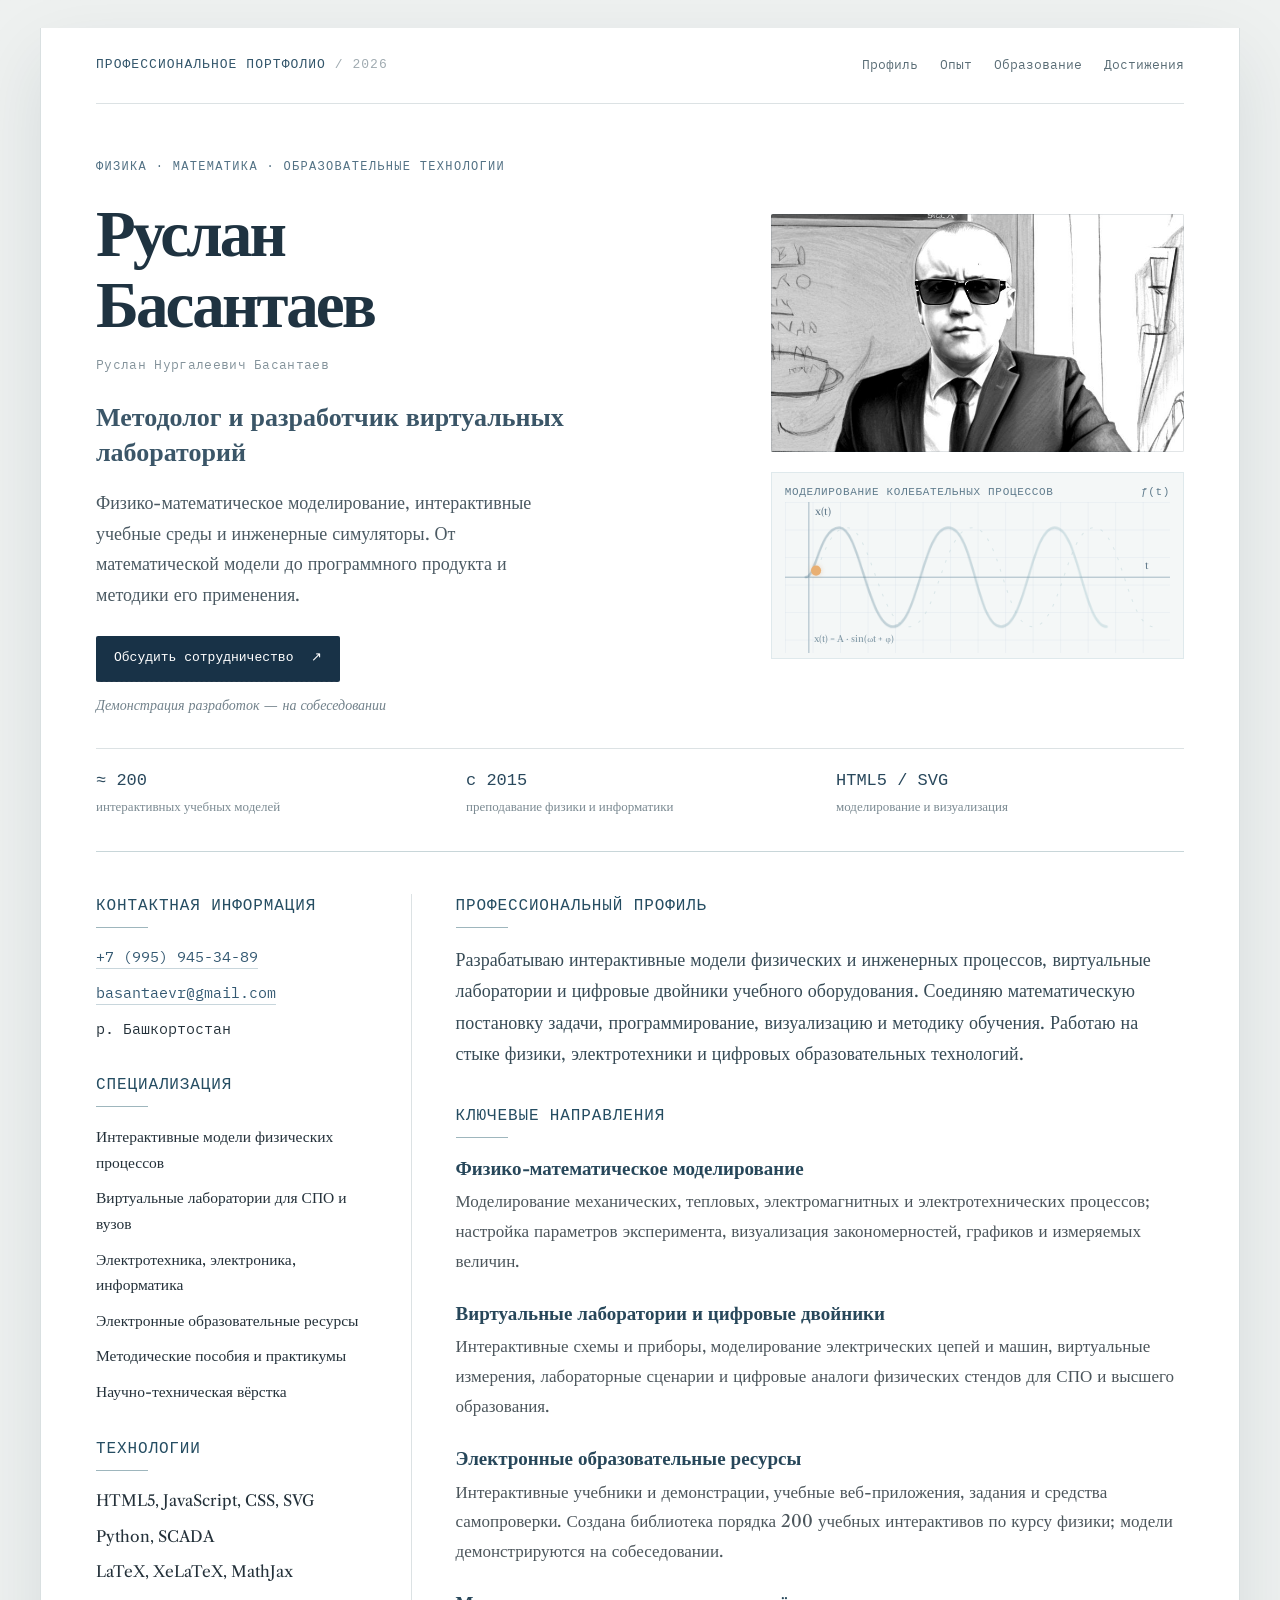
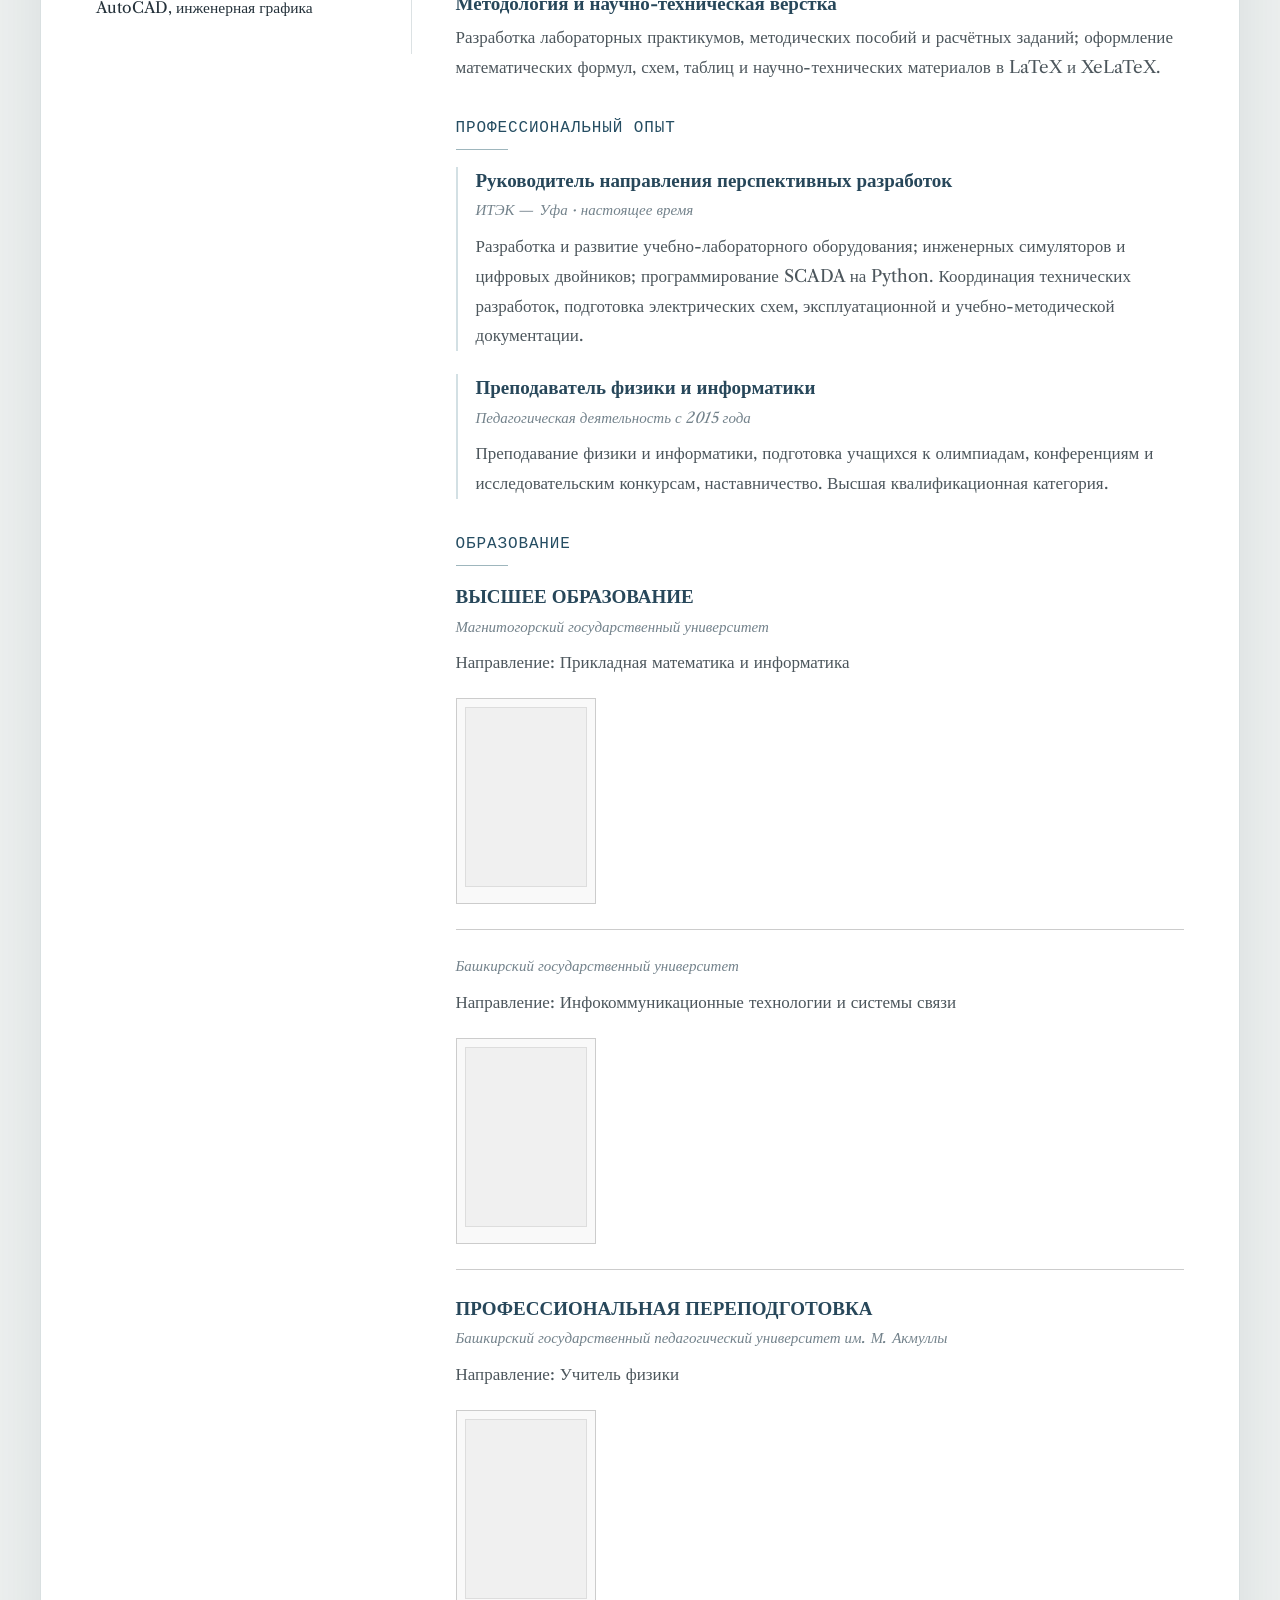
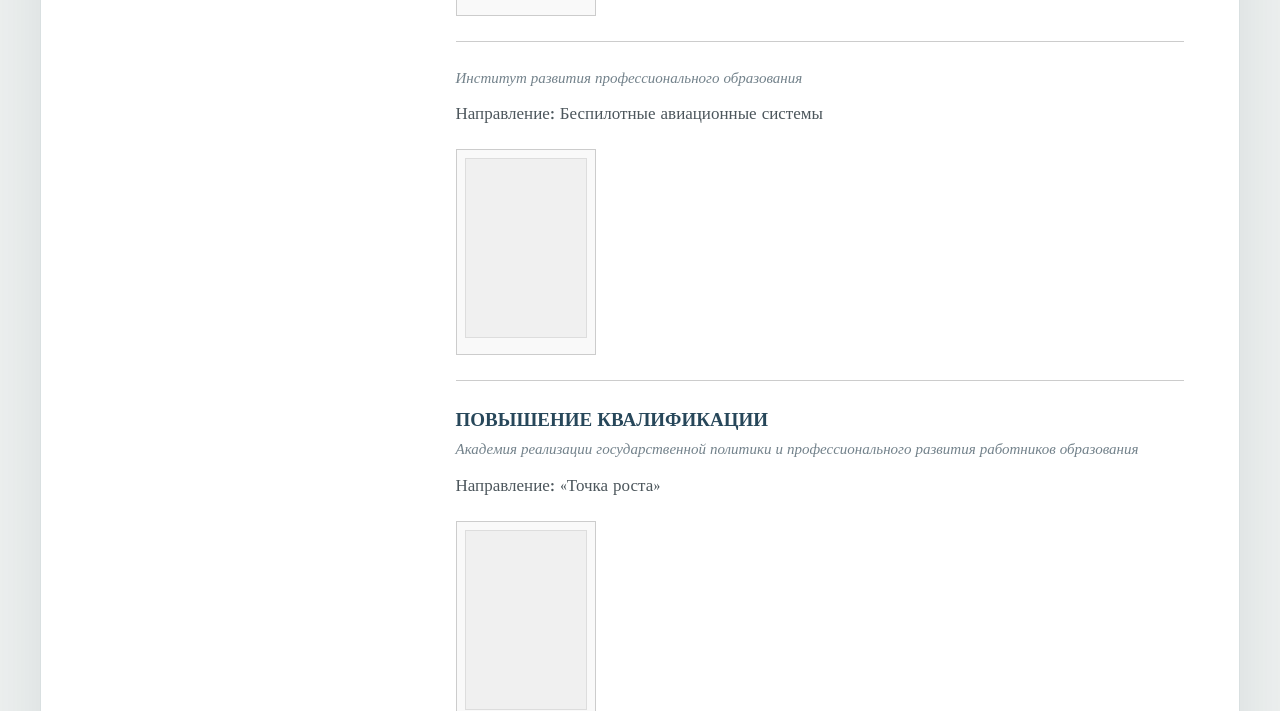
==== commit 47311803: "новое" ====
--- a/resume/resume.html
+++ b/resume/resume.html
@@ -1,1092 +1 @@
-<!DOCTYPE html>
-
-<html lang="ru">
-<head>
-<meta charset="utf-8"/>
-<meta content="width=device-width, initial-scale=1.0" name="viewport"/>
-<title>Резюме и портфолио | Басантаев Руслан Нургалеевич</title>
-<link href="https://cdnjs.cloudflare.com/ajax/libs/font-awesome/6.4.0/css/all.min.css" rel="stylesheet"/>
-<style>
-        /* Шрифты */
-        @import url('https://fonts.googleapis.com/css2?family=Libre+Caslon+Text:ital,wght@0,400;0,700;1,400&display=swap');
-        @import url('https://fonts.googleapis.com/css2?family=IBM+Plex+Mono:wght@300;400;500&display=swap');
-        
-        * {
-            margin: 0;
-            padding: 0;
-            box-sizing: border-box;
-        }
-        
-        body {
-            background-color: #f5f5f0;
-            color: #1a1a1a;
-            line-height: 1.5;
-            font-family: 'Libre Caslon Text', 'Times New Roman', Times, serif;
-            font-size: 16px;
-            padding: 30px;
-            position: relative;
-        }
-        
-        /* Эффект бумаги */
-        body:before {
-            content: "";
-            position: fixed;
-            top: 0;
-            left: 0;
-            width: 100%;
-            height: 100%;
-            background-image: url('data:image/svg+xml;utf8,<svg width="100" height="100" xmlns="http://www.w3.org/2000/svg"><defs><pattern id="grid" width="10" height="10" patternUnits="userSpaceOnUse"><path d="M 10 0 L 0 0 0 10" fill="none" stroke="rgba(0,0,0,0.05)" stroke-width="0.5"/></pattern></defs><rect width="100%" height="100%" fill="url(%23grid)"/></svg>');
-            opacity: 0.3;
-            z-index: -1;
-            pointer-events: none;
-        }
-        
-        .resume-container {
-            max-width: 1100px;
-            margin: 0 auto;
-            background-color: #ffffff;
-            border: 1px solid #cccccc;
-            box-shadow: 0 4px 12px rgba(0, 0, 0, 0.08);
-            position: relative;
-            padding: 40px 50px;
-            border-top: 8px solid #2c3e50;
-        }
-        
-        /* Секция с фото */
-        .photo-section {
-            text-align: center;
-            margin-bottom: 40px;
-            padding-bottom: 30px;
-            border-bottom: 2px solid #2c3e50;
-        }
-        
-        .photo-frame {
-            width: 160px;
-            height: 160px;
-            border-radius: 50%;
-            border: 4px solid #333333;
-            margin: 0 auto 25px;
-            overflow: hidden;
-            box-shadow: 0 4px 8px rgba(0, 0, 0, 0.2);
-            position: relative;
-        }
-        
-        .photo-frame:before {
-            content: "";
-            position: absolute;
-            top: 5px;
-            left: 5px;
-            right: 5px;
-            bottom: 5px;
-            border: 2px solid #ffffff;
-            border-radius: 50%;
-            z-index: 1;
-        }
-        
-        .photo {
-            width: 100%;
-            height: 100%;
-            object-fit: cover;
-            filter: grayscale(30%);
-        }
-        
-        .name-title {
-            text-transform: uppercase;
-            letter-spacing: 1.5px;
-        }
-        
-        .name {
-            font-size: 2.2rem;
-            font-weight: 700;
-            margin-bottom: 8px;
-            color: #1a1a1a;
-            font-family: 'Libre Caslon Text', 'Times New Roman', Times, serif;
-        }
-        
-        .title {
-            font-size: 1.3rem;
-            font-weight: 400;
-            color: #333333;
-            margin-bottom: 15px;
-            position: relative;
-            display: inline-block;
-            padding: 0 20px;
-        }
-        
-        /* Основной контент */
-        .content {
-            display: flex;
-            position: relative;
-            margin-top: 20px;
-        }
-        
-        /* Левая колонка */
-        .left-column {
-            flex: 1;
-            padding-right: 50px;
-            border-right: 2px solid #cccccc;
-            text-align: right;
-        }
-        
-        /* Правая колонка */
-        .right-column {
-            flex: 2;
-            padding-left: 50px;
-        }
-        
-        /* Секции */
-        .section {
-            margin-bottom: 40px;
-            position: relative;
-        }
-        
-        .section-title {
-            font-size: 1.4rem;
-            color: #2c3e50;
-            margin-bottom: 25px;
-            position: relative;
-            padding-bottom: 12px;
-            font-weight: 700;
-            text-transform: uppercase;
-            letter-spacing: 1px;
-            font-family: 'IBM Plex Mono', 'Courier New', monospace;
-        }
-        
-        .left-column .section-title {
-            text-align: right;
-        }
-        
-        .right-column .section-title {
-            text-align: left;
-        }
-        
-        .section-title:after {
-            content: '';
-            position: absolute;
-            bottom: 0;
-            height: 3px;
-            background-color: #2c3e50;
-        }
-        
-        .left-column .section-title:after {
-            right: 0;
-            width: 80px;
-        }
-        
-        .right-column .section-title:after {
-            left: 0;
-            width: 80px;
-        }
-        
-        /* Элементы в секциях */
-        .item {
-            margin-bottom: 30px;
-            position: relative;
-        }
-        
-        .item-title {
-            font-weight: 700;
-            font-size: 1.15rem;
-            color: #2c3e50;
-            margin-bottom: 8px;
-            line-height: 1.4;
-        }
-        
-        .item-subtitle {
-            color: #555555;
-            margin-bottom: 10px;
-            font-style: italic;
-        }
-        
-        .item-date {
-            color: #2c3e50;
-            font-size: 0.95rem;
-            font-weight: 500;
-            margin-bottom: 12px;
-            font-family: 'IBM Plex Mono', 'Courier New', monospace;
-        }
-        
-        .item-description {
-            color: #333333;
-            line-height: 1.6;
-        }
-        
-        /* Контактная информация */
-        .contact-info {
-            list-style: none;
-        }
-        
-        .contact-info li {
-            margin-bottom: 18px;
-            display: flex;
-            align-items: center;
-            justify-content: flex-end;
-            font-family: 'IBM Plex Mono', 'Courier New', monospace;
-            font-size: 0.95rem;
-        }
-        
-        .left-column .contact-info li {
-            flex-direction: row-reverse;
-        }
-        
-        .contact-info i {
-            color: #2c3e50;
-            margin-left: 12px;
-            font-size: 1.1rem;
-            width: 24px;
-            text-align: center;
-        }
-        
-        .left-column .contact-info i {
-            margin-left: 0;
-            margin-right: 12px;
-        }
-        
-        /* Навыки */
-        .skill-list {
-            list-style: none;
-        }
-        
-        .skill-list li {
-            margin-bottom: 15px;
-            position: relative;
-            padding-right: 10px;
-        }
-        
-        .skill-list li:before {
-            content: "▪";
-            position: absolute;
-            right: -15px;
-            color: #2c3e50;
-        }
-        
-        /* Достижения и награды */
-        .achievement-list {
-            list-style: none;
-            counter-reset: achievement-counter;
-            padding-left: 0;
-        }
-        
-        .achievement-list li {
-            margin-bottom: 18px;
-            position: relative;
-            padding-left: 35px;
-            padding-right: 10px;
-            counter-increment: achievement-counter;
-        }
-        
-        .achievement-list li:before {
-            content: counter(achievement-counter) ".";
-            position: absolute;
-            left: 0;
-            top: 0;
-            font-weight: 700;
-            color: #2c3e50;
-            font-family: 'IBM Plex Mono', 'Courier New', monospace;
-            font-size: 1rem;
-        }
-        
-        /* Галерея документов */
-        .document-gallery {
-            display: flex;
-            flex-wrap: wrap;
-            gap: 15px;
-            margin-top: 20px;
-        }
-        
-        .document-item {
-            width: 140px;
-            text-align: center;
-            cursor: pointer;
-            transition: transform 0.3s;
-            border: 1px solid #cccccc;
-            padding: 8px;
-            background-color: #f9f9f9;
-        }
-        
-        .document-item:hover {
-            transform: translateY(-3px);
-            box-shadow: 0 3px 8px rgba(0, 0, 0, 0.1);
-        }
-        
-        .document-preview {
-            width: 100%;
-            height: 180px;
-            background-color: #f0f0f0;
-            display: flex;
-            align-items: center;
-            justify-content: center;
-            margin-bottom: 8px;
-            overflow: hidden;
-            border: 1px solid #dddddd;
-        }
-        
-        .document-preview img {
-            max-width: 100%;
-            max-height: 100%;
-            object-fit: contain;
-        }
-        
-        .document-name {
-            font-size: 0.85rem;
-            color: #555555;
-            font-family: 'IBM Plex Mono', 'Courier New', monospace;
-            line-height: 1.3;
-        }
-        
-        /* Таблица достижений учеников */
-        .achievements-table {
-            width: 100%;
-            border-collapse: collapse;
-            margin-top: 20px;
-            font-family: 'IBM Plex Mono', 'Courier New', monospace;
-            font-size: 0.9rem;
-        }
-        
-        .achievements-table th {
-            background-color: #f0f0f0;
-            border: 1px solid #cccccc;
-            padding: 12px 15px;
-            text-align: left;
-            font-weight: 700;
-            color: #2c3e50;
-        }
-        
-        .achievements-table td {
-            border: 1px solid #cccccc;
-            padding: 12px 15px;
-            vertical-align: top;
-        }
-        
-        .achievements-table tr:nth-child(even) {
-            background-color: #f9f9f9;
-        }
-        
-        .achievements-table tr:hover {
-            background-color: #f0f0f0;
-        }
-        
-        /* Модальное окно для документов */
-        .modal {
-            display: none;
-            position: fixed;
-            z-index: 1000;
-            left: 0;
-            top: 0;
-            width: 100%;
-            height: 100%;
-            background-color: rgba(0, 0, 0, 0.85);
-            justify-content: center;
-            align-items: center;
-        }
-        
-        .modal-content {
-            max-width: 90%;
-            max-height: 90%;
-            background-color: #ffffff;
-            border-radius: 0;
-            overflow: hidden;
-            position: relative;
-            border: 2px solid #2c3e50;
-        }
-        
-        .modal-image {
-            width: 100%;
-            height: auto;
-            display: block;
-        }
-        
-        .close-modal {
-            position: absolute;
-            top: 10px;
-            right: 15px;
-            background-color: rgba(44, 62, 80, 0.8);
-            color: white;
-            border: none;
-            width: 30px;
-            height: 30px;
-            font-size: 1.2rem;
-            cursor: pointer;
-            display: flex;
-            align-items: center;
-            justify-content: center;
-            font-family: 'IBM Plex Mono', 'Courier New', monospace;
-        }
-        
-        /* Адаптивность */
-        @media (max-width: 992px) {
-            .content {
-                padding: 0 10px;
-            }
-            
-            .left-column {
-                padding-right: 30px;
-            }
-            
-            .right-column {
-                padding-left: 30px;
-            }
-            
-            .resume-container {
-                padding: 30px;
-            }
-        }
-        
-        @media (max-width: 768px) {
-            .content {
-                flex-direction: column;
-            }
-            
-            .left-column {
-                padding-right: 0;
-                padding-bottom: 30px;
-                border-right: none;
-                border-bottom: 2px solid #cccccc;
-                text-align: left;
-            }
-            
-            .right-column {
-                padding-left: 0;
-                padding-top: 30px;
-            }
-            
-            .left-column .section-title {
-                text-align: left;
-            }
-            
-            .left-column .section-title:after {
-                left: 0;
-                right: auto;
-            }
-            
-            .contact-info li {
-                justify-content: flex-start;
-            }
-            
-            .left-column .contact-info li {
-                flex-direction: row;
-            }
-            
-            .left-column .contact-info i {
-                margin-right: 12px;
-                margin-left: 0;
-            }
-            
-            .skill-list li:before {
-                left: -15px;
-                right: auto;
-            }
-            
-            .name {
-                font-size: 1.8rem;
-            }
-            
-            .document-item {
-                width: 120px;
-            }
-            
-            body {
-                padding: 15px;
-            }
-            
-            .achievements-table {
-                display: block;
-                overflow-x: auto;
-            }
-        }
-        
-        @media (max-width: 480px) {
-            .photo-section {
-                margin-bottom: 30px;
-            }
-            
-            .photo-frame {
-                width: 140px;
-                height: 140px;
-            }
-            
-            .name {
-                font-size: 1.6rem;
-            }
-            
-            .title {
-                font-size: 1.1rem;
-            }
-            
-            .resume-container {
-                padding: 25px 20px;
-            }
-            
-            .section-title {
-                font-size: 1.2rem;
-            }
-            
-            .document-item {
-                width: 100px;
-            }
-            
-            .document-preview {
-                height: 140px;
-            }
-        }
-        
-        /* Футер */
-        footer {
-            margin-top: 50px;
-            padding-top: 25px;
-            border-top: 2px solid #2c3e50;
-            text-align: center;
-            font-size: 0.9rem;
-            color: #666666;
-            font-family: 'IBM Plex Mono', 'Courier New', monospace;
-        }
-        
-        .print-button {
-            display: inline-block;
-            background-color: #2c3e50;
-            color: white;
-            border: none;
-            padding: 10px 25px;
-            cursor: pointer;
-            font-size: 1rem;
-            margin-top: 15px;
-            font-family: 'IBM Plex Mono', 'Courier New', monospace;
-            letter-spacing: 1px;
-            text-transform: uppercase;
-        }
-        
-        .print-button:hover {
-            background-color: #1a2530;
-        }
-        
-        /* Разделители */
-        .separator {
-            height: 1px;
-            background-color: #cccccc;
-            margin: 25px 0;
-            width: 100%;
-        }
-        
-        /* Подпись */
-        .signature {
-            margin-top: 40px;
-            text-align: right;
-            font-family: 'IBM Plex Mono', 'Courier New', monospace;
-            font-size: 0.9rem;
-            color: #333333;
-            position: relative;
-            padding-top: 40px;
-        }
-        
-        .signature-line {
-            width: 200px;
-            height: 1px;
-            background-color: #333333;
-            margin: 10px 0 5px auto;
-        }
-        
-        /* Ссылки */
-        a {
-            color: #2c3e50;
-            text-decoration: none;
-            border-bottom: 1px dashed #2c3e50;
-        }
-        
-        a:hover {
-            border-bottom: 1px solid #2c3e50;
-        }
-    
-/* Длинный профессиональный заголовок без изменения структуры макета */
-.name-title .title { max-width: 760px; line-height: 1.45; }
-
-/* Единое раскрытие дополнительных разделов — наследует авторские цвета и шрифты. */
-.portfolio-details { margin: 0; padding: 0; }
-.portfolio-summary { display: block; cursor: pointer; list-style: none; position: relative; }
-.portfolio-summary::-webkit-details-marker { display: none; }
-.portfolio-summary .section-title { padding-right: 32px; margin-bottom: 0; }
-.portfolio-summary .section-title::before { content: "+"; position: absolute; right: 2px; top: 0; color: #2c3e50; font: 500 1.25rem/1.3 'IBM Plex Mono', monospace; }
-.portfolio-details[open] .portfolio-summary .section-title::before { content: "−"; }
-.portfolio-details[open] .portfolio-summary .section-title { margin-bottom: 22px; }
-.portfolio-summary:focus-visible { outline: 2px solid #2c3e50; outline-offset: 5px; }
-.portfolio-details > :not(summary) { animation: portfolio-reveal .18s ease-out; }
-@keyframes portfolio-reveal { from { opacity: .65; } to { opacity: 1; } }
-@media (prefers-reduced-motion: reduce) { .portfolio-details > :not(summary) { animation: none; } }
-@media print { .portfolio-details > :not(summary) { display: block !important; } .portfolio-summary .section-title::before { display: none; } }
-/* Только читабельность, без смены общего оформления. */
-.item-description, .skill-list li, .achievement-list li { font-size: 1rem; }
-.achievements-table { font-size: .9rem; }
-.modal-content { max-width: 92vw; max-height: 92vh; overflow: visible; background: transparent; border: 0; }
-.modal-image { max-width: 92vw; max-height: 90vh; width: auto; height: auto; object-fit: contain; background: white; }
-.close-modal { z-index: 2; }
-@media(max-width: 768px) { .portfolio-summary .section-title { padding-right: 38px; } }
-</style>
-<meta content="Профессиональное портфолио Руслана Нургалеевича Басантаева: виртуальные лаборатории, физико-математическое моделирование, интерактивные образовательные ресурсы, учебно-лабораторные стенды." name="description"/></head>
-<body>
-<div class="resume-container">
-<section class="photo-section">
-<div class="photo-frame">
-<!-- Замените src на путь к вашему фото -->
-<img alt="Фото Басантаева Руслана Нургалеевича" class="photo" src="0dVAI6hSGItsMBfYwSBEcs9InA6BLkmw3Iu_71qno-vrOnsrX89E6ayIf4yFvtEb_t-EjavZJ-L7IXu1hBf8FfgZ.jpg"/>
-</div>
-<div class="name-title">
-<h1 class="name">Басантаев Руслан Нургалеевич</h1>
-<p class="title">Разработчик виртуальных лабораторий и интерактивных моделей · Методолог образовательных технологий</p>
-<p>Дата рождения: 17 апреля 1981 г.</p>
-</div>
-</section>
-<section class="content">
-<div class="left-column">
-<div class="section">
-<h2 class="section-title">КОНТАКТНАЯ ИНФОРМАЦИЯ</h2>
-<ul class="contact-info">
-<li>
-<span>+7 (995) 945-34-89</span>
-<i class="fas fa-phone"></i>
-</li>
-<li>
-<span>basantaevr@gmail.com</span>
-<i class="fas fa-envelope"></i>
-</li>
-<li>
-<span>р. Башкортостан</span>
-<i class="fas fa-map-marker-alt"></i>
-</li>
-</ul>
-</div>
-<div class="section">
-<h2 class="section-title">ПРОФЕССИОНАЛЬНЫЕ НАПРАВЛЕНИЯ</h2>
-<div class="item">
-<div class="item-title">Физико-математическое моделирование</div>
-<div class="item-description">Интерактивные эксперименты, виртуальные лабораторные работы и веб-симуляторы по физике, электротехнике, электронике и смежным дисциплинам.</div>
-</div>
-<div class="separator"></div>
-<div class="item">
-<div class="item-title">Разработка образовательного ПО</div>
-<div class="item-subtitle">HTML5 · JavaScript · SVG · Python</div>
-<div class="item-description">Интерактивные визуализации, цифровые двойники учебно-лабораторного оборудования и электронные образовательные ресурсы.</div>
-</div>
-<div class="separator"></div>
-<div class="item">
-<div class="item-title">Образовательная методология</div>
-<div class="item-description">Проектирование лабораторных практикумов и учебных сценариев. Преподавание физики и информатики с 2015 года, высшая квалификационная категория.</div>
-</div></div>
-<!--<div class="section">
-                    <h2 class="section-title">СЛУЖБА В АРМИИ</h2>
-                    <div class="item">
-                        <div class="item-description">
-                            Участник в СВО<br>
-                            Старшина инженерно-саперной роты<br>
-                            Гвардии сержант инженерно-сапёрных войск
-                        </div>
-                    </div>
-                </div>-->
-<div class="section">
-<h2 class="section-title">ТЕХНОЛОГИИ И ИНСТРУМЕНТЫ</h2>
-<ul class="skill-list"><li>HTML5 · CSS · JavaScript · SVG</li><li>Python · SCADA-интерфейсы</li><li>Математическое моделирование · вычислительные алгоритмы</li><li>LaTeX · XeLaTeX · MathJax</li><li>AutoCAD · электрические схемы · инженерная графика</li></ul></div>
-</div>
-<div class="right-column">
-<div class="section">
-<h2 class="section-title">ПРОФЕССИОНАЛЬНЫЙ ПРОФИЛЬ</h2>
-<div class="item-description">Разрабатываю виртуальные лаборатории и интерактивные учебные модели на стыке физики, математики, программирования и педагогики. Работаю с полным циклом: физическая модель и алгоритм → интерфейс эксперимента → проверка результатов → учебно-методический материал. Решения ориентированы на школы, колледжи, университеты и разработчиков учебного оборудования. Работающие модели и программные решения демонстрирую на профессиональной встрече.</div>
-</div><div class="section">
-<h2 class="section-title">ПРОФЕССИОНАЛЬНЫЙ ОПЫТ</h2>
-<div class="item">
-<div class="item-subtitle">Руководитель направления перспективных разработок · ИТЭК — Уфа</div>
-<div class="item-description">Разработка и развитие учебно-лабораторных стендов, инженерных симуляторов и цифровых двойников. Программирование SCADA-интерфейсов на Python; проектирование программной логики и методического сопровождения. Подготовка электрических схем, технической и эксплуатационной документации; координация задач разработки.</div>
-</div>
-</div><div class="section"><h2 class="section-title">ПРОФЕССИОНАЛЬНЫЕ КОМПЕТЕНЦИИ</h2><div class="item"><div class="item-title">Математическое и физическое моделирование</div><div class="item-description">Построение моделей механических, электромагнитных и электротехнических процессов; расчёт физических величин, параметризация, численные зависимости и проверка результатов.</div></div><div class="item"><div class="item-title">Виртуальные лаборатории и инженерные симуляторы</div><div class="item-description">Разработка интерактивного эксперимента: органы управления, измерительные приборы, индикация, графики, обработка результатов, учебные сценарии и обратная связь.</div></div><div class="item"><div class="item-title">Программирование и визуализация</div><div class="item-description">HTML5, JavaScript, CSS, SVG; Python для инженерных задач и SCADA-интерфейсов. Интерактивная графика, работа с событиями и адаптивные веб-интерфейсы.</div></div><div class="item"><div class="item-title">Электронные образовательные ресурсы</div><div class="item-description">Разработка интерактивных учебников, демонстраций, цифровых лабораторных практикумов и проверочных заданий. Авторская коллекция — порядка 200 интерактивных демонстраций по физике.</div></div><div class="item"><div class="item-title">Учебно-методическая и техническая документация</div><div class="item-description">Лабораторные работы, методические пособия, расчётные задания, схемы и руководства по эксплуатации. LaTeX/XeLaTeX, MathJax, векторная и инженерная графика.</div></div></div><div class="section">
-<h2 class="section-title">ОБРАЗОВАНИЕ</h2>
-<div class="item">
-<div class="item-title">ВЫСШЕЕ ОБРАЗОВАНИЕ</div>
-<div class="item-subtitle">Магнитогорский государственный университет</div>
-<div class="item-description">
-                            Направление: Прикладная математика и информатика
-                        </div>
-<!-- Галерея документов -->
-<div class="document-gallery">
-<div class="document-item" onclick="openModal('./img/dip1.jpg')">
-<div class="document-preview">
-<img alt="Диплом МГУ" src="./img/dip1.jpg"/>
-</div>
-</div>
-</div>
-</div>
-<div class="separator"></div>
-<div class="item">
-<div class="item-subtitle">Башкирский государственный университет</div>
-<div class="item-description">
-                            Направление: Инфокоммуникационные технологии и системы связи
-                        </div>
-<!-- Галерея документов -->
-<div class="document-gallery">
-<div class="document-item" onclick="openModal('./img/dip2.jpg')">
-<div class="document-preview">
-<img alt="Диплом БашГУ" src="./img/dip2.jpg"/>
-</div>
-</div>
-</div>
-</div>
-<div class="separator"></div>
-<div class="item">
-<div class="item-title">ПРОФЕССИОНАЛЬНАЯ ПЕРЕПОДГОТОВКА</div>
-<div class="item-subtitle">Башкирский государственный педагогический университет им. М. Акмуллы</div>
-<div class="item-description">
-                            Направление: Учитель физики
-                        </div>
-<!-- Галерея документов -->
-<div class="document-gallery">
-<div class="document-item" onclick="openModal('./img/dip3.jpg')">
-<div class="document-preview">
-<img alt="Диплом переподготовки" src="./img/dip3.jpg"/>
-</div>
-</div>
-</div>
-</div>
-<div class="separator"></div>
-<div class="item">
-<div class="item-subtitle">Институт развития профессионального образования</div>
-<div class="item-description">
-                            Направление: Беспилотные авиационные системы
-                        </div>
-<!-- Галерея документов -->
-<div class="document-gallery">
-<div class="document-item" onclick="openModal('./img/dip4.jpg')">
-<div class="document-preview">
-<img alt="Диплом БАС" src="./img/dip4.jpg"/>
-</div>
-</div>
-</div>
-</div>
-<div class="separator"></div>
-<div class="item">
-<div class="item-title">ПОВЫШЕНИЕ КВАЛИФИКАЦИИ</div>
-<div class="item-subtitle">Академия реализации государственной политики и профессионального развития работников образования</div>
-<div class="item-description">
-                            Направление: «Точка роста»
-                        </div>
-<!-- Галерея документов -->
-<div class="document-gallery">
-<div class="document-item" onclick="openModal('./img/dip5.jpg')">
-<div class="document-preview">
-<img alt="Удостоверение" src="./img/dip5.jpg"/>
-</div>
-</div>
-</div>
-</div>
-</div>
-<div class="section"><details class="portfolio-details"><summary aria-label="Открыть или свернуть: педагогические конкурсы" class="portfolio-summary"><h2 class="section-title">ПЕДАГОГИЧЕСКИЕ КОНКУРСЫ</h2></summary>
-
-                    Диплом II степени на региональном конкурсе педагогического мастерства Magister posterum / Учитель будущего 
-                            <br/><br/>
-<!-- Галерея документов репетиторства -->
-<div class="document-gallery">
-<div class="document-item" onclick="openModal('./img/magister.jpg')">
-<div class="document-preview">
-<img alt="Стобальница 2019" src="./img/magister.jpg"/>
-</div>
-</div>
-</div>
-</details></div>
-<div class="section"><details class="portfolio-details"><summary aria-label="Открыть или свернуть: наставничество" class="portfolio-summary"><h2 class="section-title">НАСТАВНИЧЕСТВО</h2></summary>
-
-<ul class="achievement-list">
-<li>Наставник магистранта МФТИ - ЗОЛОТОГО МЕДАЛИСТА Всероссийской олимпиады студентов «Я-профессионал»</li>
-</ul>
-<!-- Галерея документов общественных наград -->
-<div class="document-gallery">
-<div class="document-item" onclick="openModal('./img/linar1.PNG')">
-<div class="document-preview">
-<img alt="Почетная грамота" src="./img/linar1.PNG"/>
-</div>
-</div>
-<div class="document-item" onclick="openModal('./img/linar.PNG')">
-<div class="document-preview">
-<img alt="Диплом Отец года" src="./img/linar.PNG"/>
-</div>
-</div>
-<div class="document-item" onclick="openModal('./img/linar2.PNG')">
-<div class="document-preview">
-<img alt="Благодарность" src="./img/linar2.PNG"/>
-</div>
-</div>
-</div>
-</details></div>
-<div class="section"><details class="portfolio-details"><summary aria-label="Открыть или свернуть: индивидуальная подготовка" class="portfolio-summary"><h2 class="section-title">ИНДИВИДУАЛЬНАЯ ПОДГОТОВКА</h2></summary>
-
-                    100 баллов на ЕГЭ
-                            <br/><br/>
-<!-- Галерея документов репетиторства -->
-<div class="document-gallery">
-<div class="document-item" onclick="openModal('./img/katya.PNG')">
-<div class="document-preview">
-<img alt="Стобальница 2019" src="./img/katya.PNG"/>
-</div>
-</div>
-</div>
-<div class="item">
-<div class="item-description">
-<a href="https://www.bashinform.ru/news/social/2018-07-04/layfhak-stoballnits-iz-bashkirii-kak-my-sdali-ege-po-fizike-na-100-ballov-2157992" target="_blank">Ссылка на статью о достижении</a>
-</div>
-</div>
-</details></div>
-<div class="section"><details class="portfolio-details"><summary aria-label="Открыть или свернуть: достижения учащихся" class="portfolio-summary"><h2 class="section-title">ДОСТИЖЕНИЯ УЧАЩИХСЯ</h2></summary>
-
-<table class="achievements-table">
-<thead>
-<tr>
-<th>Достижение</th>
-<th>Год</th>
-<th>Документ</th>
-</tr>
-</thead>
-<tbody>
-<tr>
-<td>Призер XXIV Научно-практической конференции школьников «Познание и творчество»</td>
-<td>2020 г., Уфа</td>
-<td>
-<div class="document-item" onclick="openModal('./img/egorka.jpeg')">
-<div class="document-preview">
-<img alt="Призер конференции" src="./img/egorka.jpeg"/>
-</div>
-</div>
-</td>
-</tr>
-<tr>
-<td>Победитель Республиканского этапа Всероссийской олимпиады учебно-исследовательских проектов детей и молодежи «Созвездие — 2020»</td>
-<td>2019 г., Уфа</td>
-<td>
-<div class="document-item" onclick="openModal('./img/lev1_1.PNG')">
-<div class="document-preview">
-<img alt="Победитель Созвездие" src="./img/lev1.PNG"/>
-</div>
-</div>
-</td>
-</tr>
-<tr>
-<td>Победители  Научно-практической конференции школьников «Завтра начинается сегодня» в номинации «Физика», Орджоникидзевского района г. Уфа</td>
-<td>2019 г., Уфа</td>
-<td>
-<div class="document-item" onclick="openModal('./img/ilia_artur.PNG')">
-<div class="document-preview">
-<img alt="Победитель физика" src="./img/ilia_artur.PNG"/>
-</div>
-</div>
-</td>
-</tr>
-<tr>
-<td>Победитель  Научно-практической конференции школьников «Завтра начинается сегодня» в номинации «Наука и техника», Орджоникидзевского района г. Уфа</td>
-<td>2019 г., Уфа</td>
-<td>
-<div class="document-item" onclick="openModal('./img/lev3.PNG')">
-<div class="document-preview">
-<img alt="Победитель наука и техника" src="./img/lev3.PNG"/>
-</div>
-</div>
-</td>
-</tr>
-<tr>
-<td>Призер  Научно-практической конференции школьников «Завтра начинается сегодня» в номинации «Наука и техника», Орджоникидзевского района г. Уфа</td>
-<td>2019 г., Уфа</td>
-<td>
-<div class="document-item" onclick="openModal('./img/kamilla.PNG')">
-<div class="document-preview">
-<img alt="Призер физика" src="./img/kamilla.PNG"/>
-</div>
-</div>
-</td>
-</tr>
-<tr>
-<td>Призер муниципального этапа Всероссийской олимпиады школьников по физике</td>
-<td>2019 г., Уфа</td>
-<td>
-<a href="./xls/fisica_olimp_ufa.xls">Ссылка на документ</a>
-</td>
-</tr>
-<tr>
-<td>Призер муниципального этапа Всероссийской олимпиады школьников по астрономии</td>
-<td>2019 г., Уфа</td>
-<td>
-<a href="./xls/astro.xls">Ссылка на документ</a>
-</td>
-</tr>
-<tr>
-<td>Победитель международной конференции молодых ученых «Актуальные проблемы науки и техники» УГНТУ</td>
-<td>2018-2019 гг., Уфа</td>
-<td>
-<div class="document-item" onclick="openModal('./img/6.linar_ugntu.jpg')">
-<div class="document-preview">
-<img alt="Победители УГНТУ" src="./img/6.linar_ugntu.jpg"/>
-</div>
-</div>
-</td>
-</tr>
-<tr>
-<td>Призер международной конференции молодых ученых «Актуальные проблемы науки и техники» УГНТУ</td>
-<td>2018-2019 гг., Уфа</td>
-<td>
-<div class="document-item" onclick="openModal('./img/angelina.jpg')">
-<div class="document-preview">
-<img alt="Победители УГНТУ" src="./img/angelina.jpg"/>
-</div>
-</div>
-</td>
-</tr>
-<tr>
-<td>Призер Научно-практической конференции школьников «Интеллект будущего»</td>
-<td>2019 г., Белебей</td>
-<td>
-<div class="document-item" onclick="openModal('./img/kasim.jpg')">
-<div class="document-preview">
-<img alt="Призер Интеллект будущего" src="./img/kasim.jpg"/>
-</div>
-</div>
-</td>
-</tr>
-<tr>
-<td>Призер муниципального этапа Всероссийской олимпиады школьников по информатике</td>
-<td>2019 г., Белебей</td>
-<td>
-<a href="./img/infa_olimp.jpg">Ссылка на документ</a>
-</td>
-</tr>
-<tr>
-<td>Призер республиканского конкурса работ по информационным технологиям «КРИТ-2018»</td>
-<td>2018 г., Уфа</td>
-<td>
-<div class="document-item" onclick="openModal('./img/krit.jpg')">
-<div class="document-preview">
-<img alt="Призер КРИТ-2018" src="./img/krit.jpg"/>
-</div>
-</div>
-</td>
-</tr>
-<tr>
-<td>Два призера Конкурса научных и творческих проектов по физике СФ БашГУ</td>
-<td>2018 г., Стерлитамак</td>
-<td>
-<div class="document-item" onclick="openModal('./img/sterlik.jpg')">
-<div class="document-preview">
-<img alt="Призеры физика БашГУ" src="./img/sterlik.jpg"/>
-</div>
-</div>
-</td>
-</tr>
-<tr>
-<td>Победители и призеры муниципальных этапов Кубка имени Ю.А. Гагарина</td>
-<td>2018 г., Белебей</td>
-<td>
-<div class="document-item" onclick="openModal('./img/gagarin.jpg')">
-<div class="document-preview">
-<img alt="Призер Гагарин" src="./img/gagarin.jpg"/>
-</div>
-</div>
-</td>
-</tr>
-<tr>
-<td>Призер муниципального этапа Всероссийской олимпиады школьников по информатике</td>
-<td>2016 г., Белебей</td>
-<td>
-<div class="document-item" onclick="openModal('./img/holkin.jpg')">
-<div class="document-preview">
-<img alt="Призер информатика" src="./img/holkin.jpg"/>
-</div>
-</div>
-</td>
-</tr>
-</tbody>
-</table>
-</details></div>
-<div class="section"><details class="portfolio-details"><summary aria-label="Открыть или свернуть: награды и благодарности" class="portfolio-summary"><h2 class="section-title">НАГРАДЫ И БЛАГОДАРНОСТИ</h2></summary>
-
-<ul class="achievement-list">
-<li>Диплом лауреата общественной награды «Отцовская доблесть» — звание «Отец года»</li>
-<li>Почётная грамота главы муниципального района за заслуги в области просвещения</li>
-<li>Благодарность Управления образования за подготовку конкурсанта на звание «Учитель года Республики Башкортостан»</li>
-</ul>
-<!-- Галерея документов общественных наград -->
-<div class="document-gallery">
-<div class="document-item" onclick="openModal('./img/dip6.jpg')">
-<div class="document-preview">
-<img alt="Диплом Отец года" src="./img/dip6.jpg"/>
-</div>
-</div>
-<div class="document-item" onclick="openModal('./img/IMG_20230505_165233.jpg')">
-<div class="document-preview">
-<img alt="Почетная грамота" src="./img/IMG_20230505_165233.jpg"/>
-</div>
-</div>
-<div class="document-item" onclick="openModal('./img/mku.jpg')">
-<div class="document-preview">
-<img alt="Благодарность" src="./img/mku.jpg"/>
-</div>
-</div>
-</div>
-</details></div>
-<div class="section"><details class="portfolio-details"><summary aria-label="Открыть или свернуть: общественная деятельность" class="portfolio-summary"><h2 class="section-title">ОБЩЕСТВЕННАЯ ДЕЯТЕЛЬНОСТЬ</h2></summary>
-
-<div class="item-description">
-                        Активное участие в волонтерских проектах и общественной деятельности
-                    </div>
-<!-- Галерея документов волонтерской деятельности -->
-<div class="document-gallery">
-<div class="document-item" onclick="openModal('./img/vol.jpg')">
-<div class="document-preview">
-<img alt="Волонтерская деятельность" src="./img/vol.jpg"/>
-</div>
-</div>
-<div class="document-item" onclick="openModal('./img/vol2.jpg')">
-<div class="document-preview">
-<img alt="Волонтерская деятельность" src="./img/vol2.jpg"/>
-</div>
-</div>
-</div>
-</details></div>
-</div>
-</section>
-<!-- Подпись -->
-<div class="signature">
-<div>Дата обновления: 06.11.2026</div>
-<div class="signature-line"></div>
-<div>Басантаев Р. Н.</div>
-</div>
-<!-- Модальное окно для просмотра документов -->
-<footer>
-<button class="print-button" onclick="window.print()">
-<i class="fas fa-print"></i> Печать портфолио
-            </button>
-</footer>
-</div>
-<script>
-(() => {
-  const modal = document.getElementById('documentModal');
-  const modalImage = document.getElementById('modalImage');
-  let previousFocus = null;
-  window.openModal = function(src) {
-    previousFocus = document.activeElement;
-    modalImage.src = src;
-    modal.style.display = 'flex';
-    modal.setAttribute('aria-hidden','false');
-    document.body.style.overflow = 'hidden';
-    modal.querySelector('.close-modal').focus();
-  };
-  window.closeModal = function() {
-    modal.style.display = 'none';
-    modal.setAttribute('aria-hidden','true');
-    modalImage.removeAttribute('src');
-    document.body.style.overflow = '';
-    if (previousFocus && previousFocus.focus) previousFocus.focus();
-  };
-  modal.addEventListener('click', e => { if (e.target === modal) window.closeModal(); });
-  document.addEventListener('keydown', e => { if (e.key === 'Escape' && modal.style.display === 'flex') window.closeModal(); });
-  document.querySelectorAll('.document-item[onclick]').forEach(node => {
-    node.setAttribute('role','button'); node.setAttribute('tabindex','0');
-    node.setAttribute('aria-label','Увеличить документ');
-    node.addEventListener('keydown',e => { if(e.key === 'Enter' || e.key === ' ') { e.preventDefault(); node.click(); } });
-  });
-  // In print, show details' content without mutating their on-screen state.
-  window.addEventListener('beforeprint', () => document.querySelectorAll('details.portfolio-details').forEach(d => { d.dataset.wasOpen = d.open ? 'yes':'no'; d.open = true; }));
-  window.addEventListener('afterprint', () => document.querySelectorAll('details.portfolio-details').forEach(d => { if(d.dataset.wasOpen === 'no') d.open = false; delete d.dataset.wasOpen; }));
-})();
-</script>
-<div aria-hidden="true" aria-label="Просмотр документа" aria-modal="true" class="modal" id="documentModal" role="dialog"><div class="modal-content"><button aria-label="Закрыть документ" class="close-modal" onclick="closeModal()" type="button">×</button><img alt="Увеличенный документ" class="modal-image" id="modalImage"/></div></div></body>
-</html>
+<!doctype html><html lang="ru"><head><meta charset="utf-8"><meta http-equiv="refresh" content="0; url=./index.html"><title>Портфолио</title></head><body><a href="./index.html">Открыть портфолио</a></body></html>
